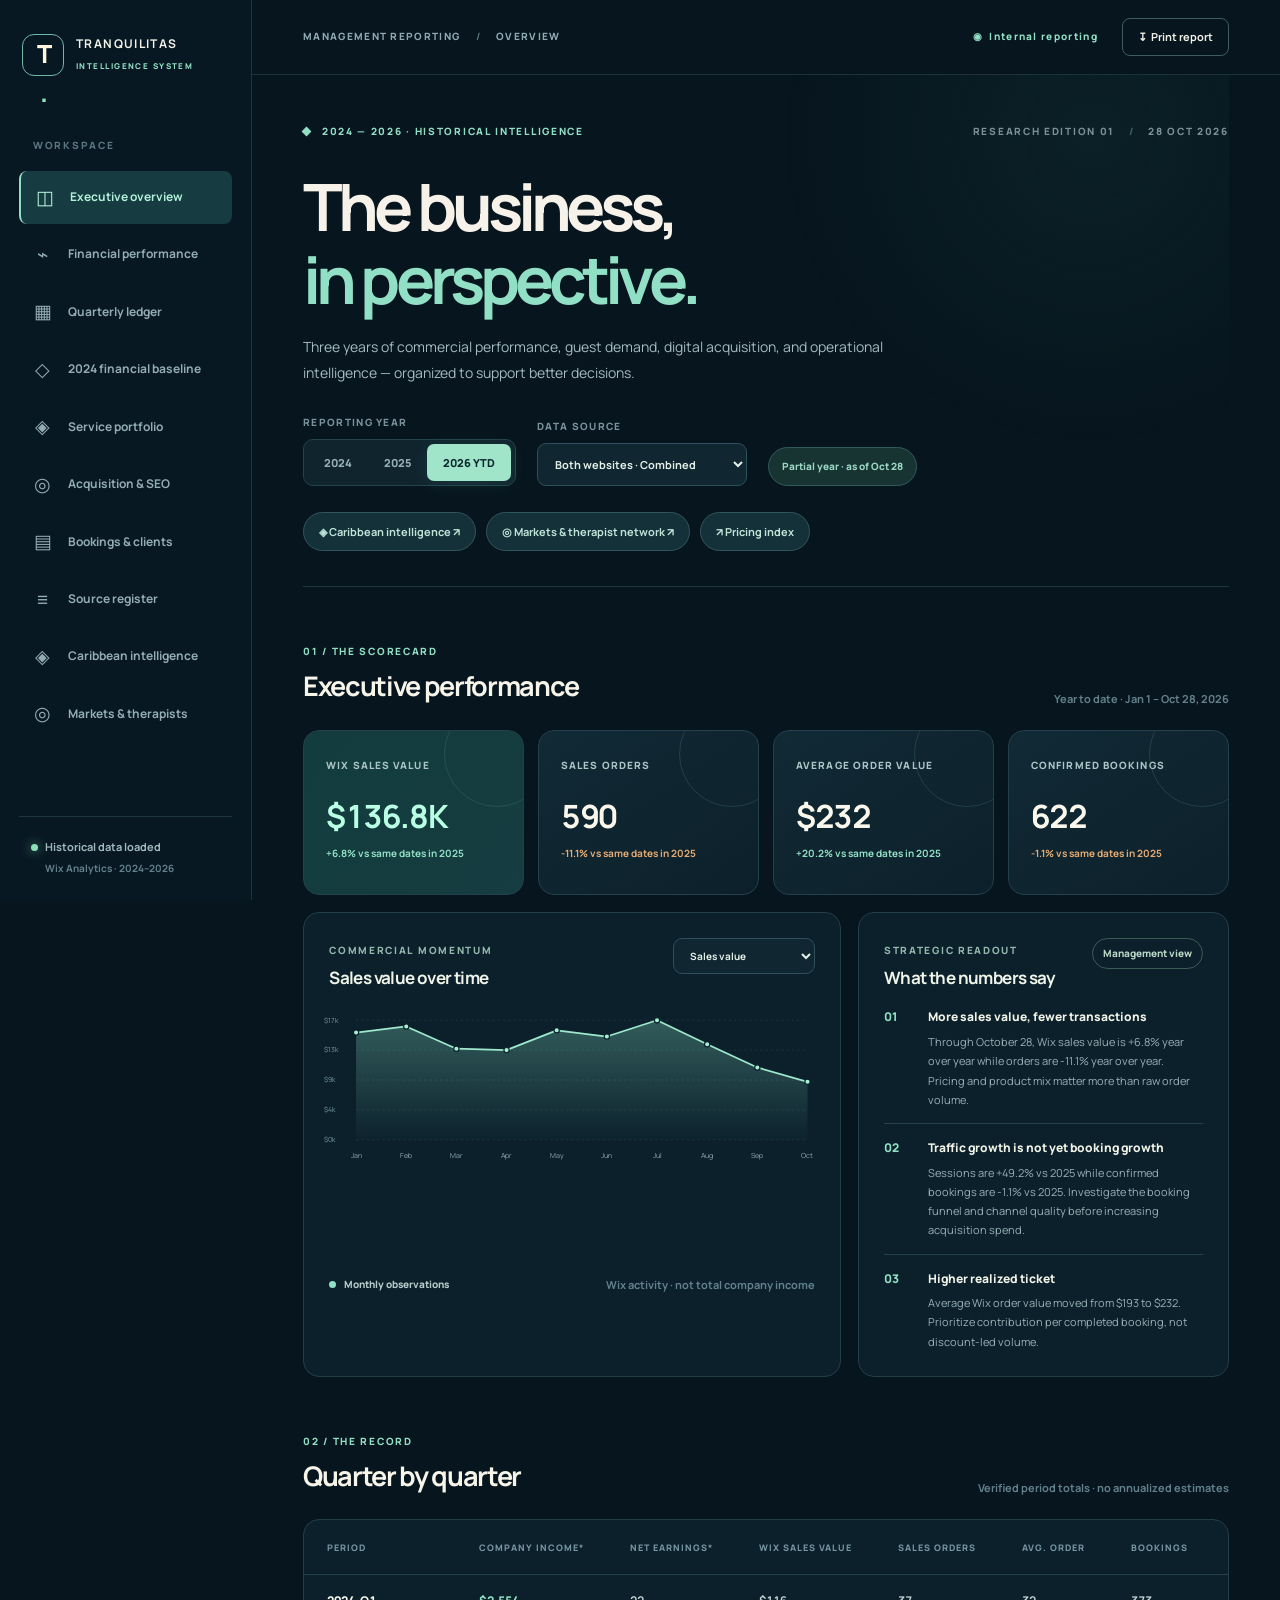
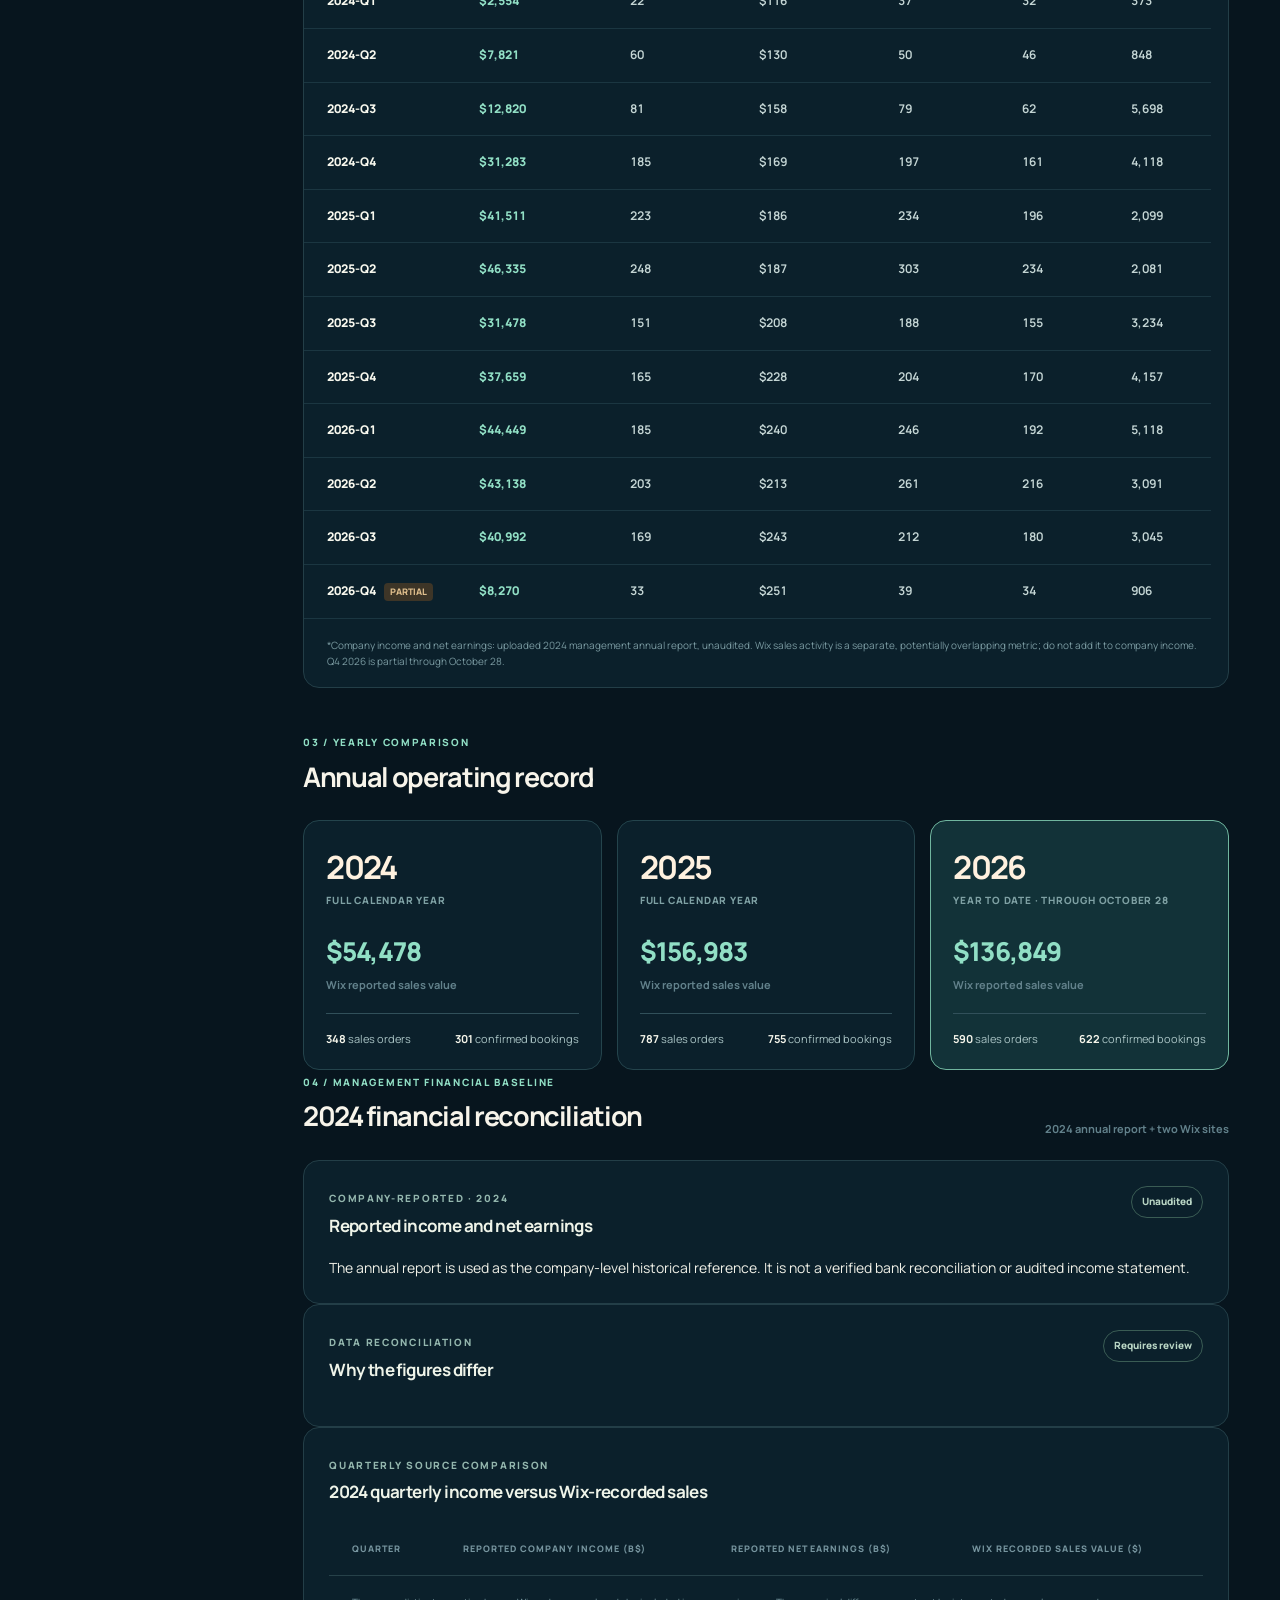
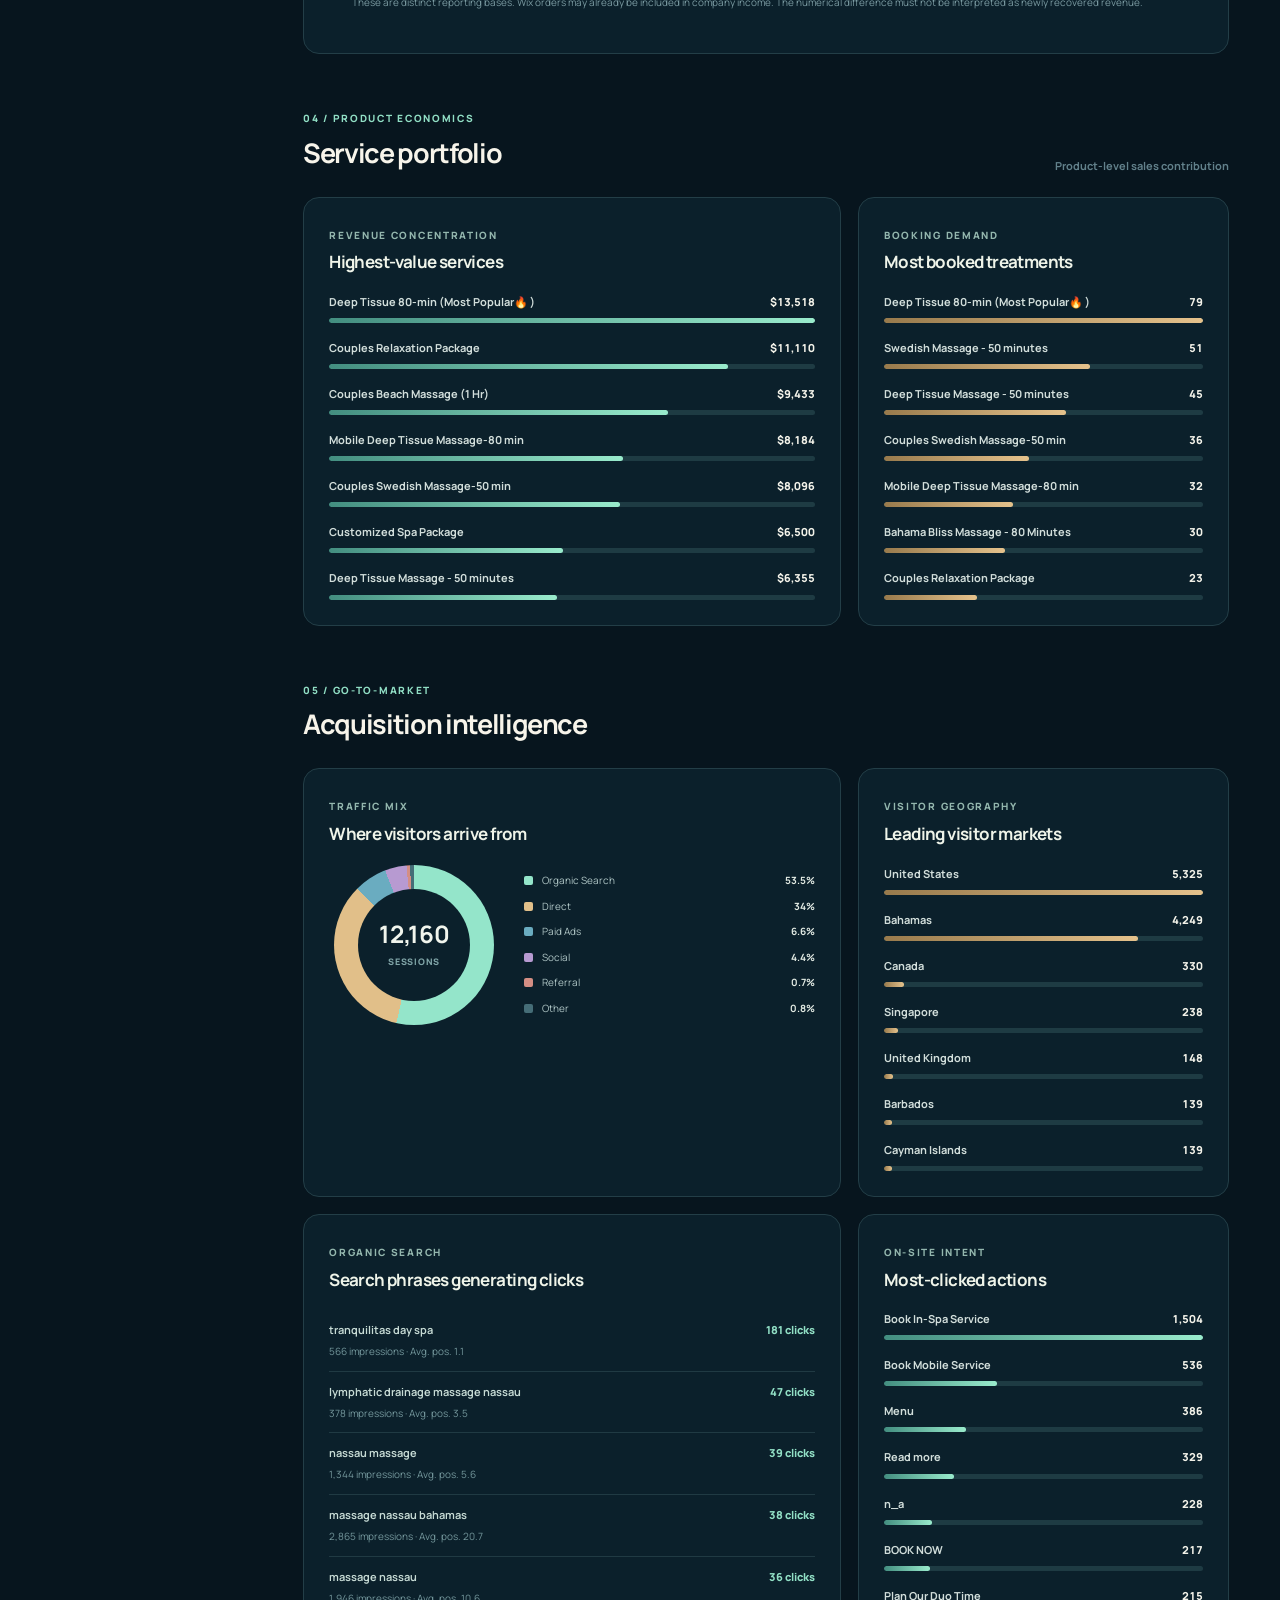
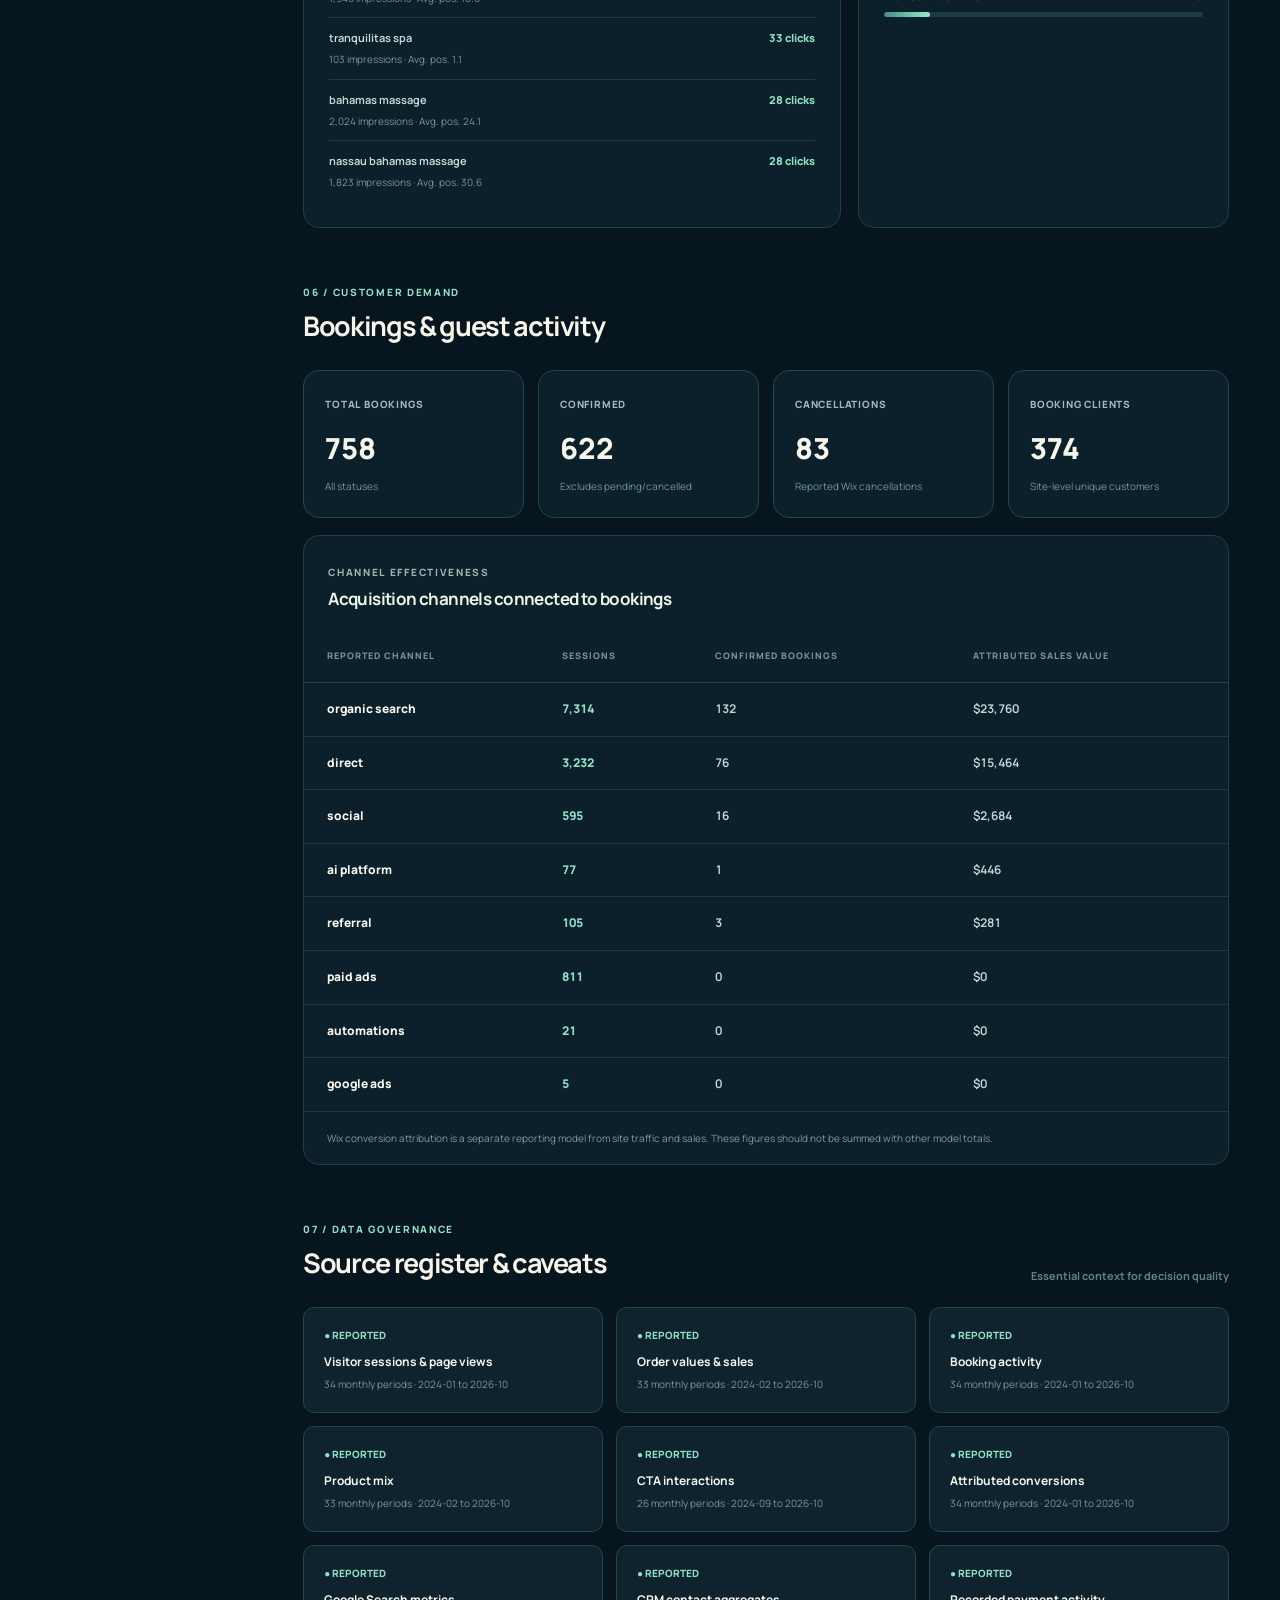
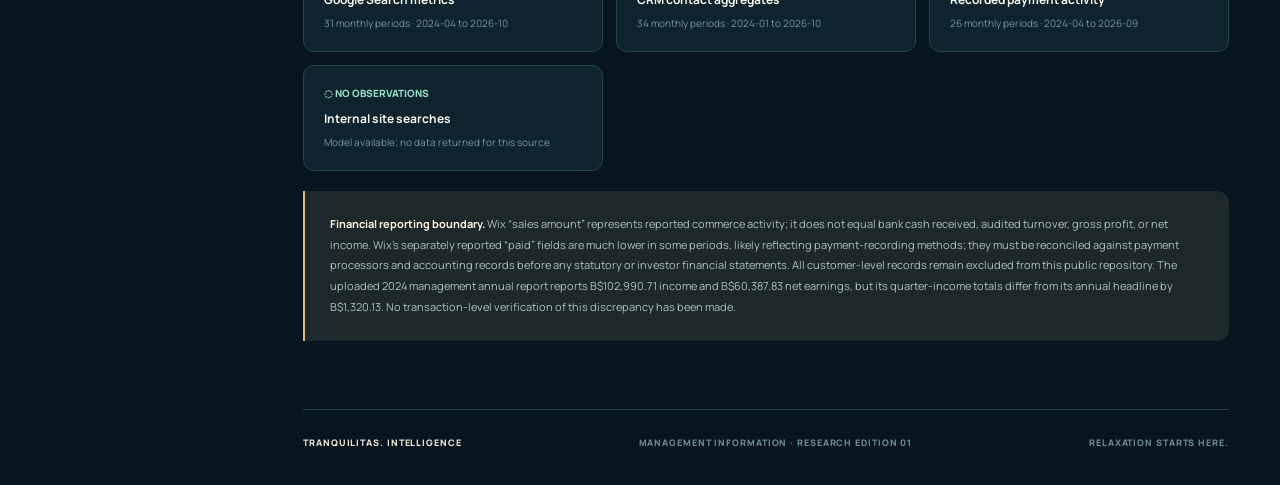
==== index.html @ 9c26475d "Add 2024 company-income reconciliation and separate PDF financials from Wix commerce activity" ====
<!doctype html>
<html lang="en">
<head>
<meta charset="UTF-8"><meta name="viewport" content="width=device-width,initial-scale=1">
<meta name="theme-color" content="#091720">
<meta name="robots" content="noindex,nofollow,noarchive">
<meta name="description" content="Tranquilitas Intelligence — historical management operating performance and quarterly reporting.">
<title>Tranquilitas Intelligence · Management Reporting</title>
<link rel="preconnect" href="https://fonts.googleapis.com">
<link rel="preconnect" href="https://fonts.gstatic.com" crossorigin>
<link href="https://fonts.googleapis.com/css2?family=DM+Sans:wght@400;500;600;700&family=Manrope:wght@400;500;600;700;800&display=swap" rel="stylesheet">
<link rel="stylesheet" href="assets/styles.css"><link rel="stylesheet" href="assets/region.css">
</head>
<body>
<div id="app" class="app">
 <aside class="sidebar">
  <a class="brand" href="#overview"><div class="brand-icon">T<span>.</span></div><div><strong>TRANQUILITAS</strong><small>INTELLIGENCE SYSTEM</small></div></a>
  <div class="sidebar-label">WORKSPACE</div>
  <nav class="side-nav" aria-label="Primary navigation">
   <a class="nav-link active" href="#overview"><span class="nav-icon">◫</span> Executive overview</a>
   <a class="nav-link" href="#performance"><span class="nav-icon">⌁</span> Financial performance</a>
   <a class="nav-link" href="#quarters"><span class="nav-icon">▦</span> Quarterly ledger</a>
   <a class="nav-link" href="#financial2024"><span class="nav-icon">◇</span> 2024 financial baseline</a>
   <a class="nav-link" href="#services"><span class="nav-icon">◈</span> Service portfolio</a>
   <a class="nav-link" href="#acquisition"><span class="nav-icon">◎</span> Acquisition & SEO</a>
   <a class="nav-link" href="#bookings"><span class="nav-icon">▤</span> Bookings & clients</a>
   <a class="nav-link" href="#methodology"><span class="nav-icon">≡</span> Source register</a>
   <a class="nav-link" href="caribbean.html"><span class="nav-icon">◈</span> Caribbean intelligence</a>
   <a class="nav-link" href="markets.html"><span class="nav-icon">◎</span> Markets & therapists</a>
  </nav>
  <div class="sidebar-bottom"><span class="status-dot"></span><span>Historical data loaded</span><small>Wix Analytics · 2024–2026</small></div>
 </aside>
 <main class="content">
  <div class="topbar"><div class="breadcrumb">MANAGEMENT REPORTING <span>/</span> OVERVIEW</div><div class="top-actions"><span class="private-label">◉ &nbsp;Internal reporting</span><button id="printButton" class="button-outline" type="button">↧ &nbsp;Print report</button></div></div>
  <div class="main-inner">
   <header class="hero" id="overview">
    <div class="hero-top"><span class="eyebrow"><span class="tiny-diamond"></span> 2024 — 2026 · HISTORICAL INTELLIGENCE</span><span class="vintage">RESEARCH EDITION 01 <span> / </span> 28 OCT 2026</span></div>
    <h1>The business,<br><em>in perspective.</em></h1>
    <p>Three years of commercial performance, guest demand, digital acquisition, and operational intelligence — organized to support better decisions.</p>
    <div class="filter-bar"><div class="filter-group"><span>REPORTING YEAR</span><div class="segmented" id="yearTabs"><button type="button" data-year="2024">2024</button><button type="button" data-year="2025">2025</button><button type="button" class="selected" data-year="2026">2026 YTD</button></div></div><div class="filter-group"><label for="siteSelect">DATA SOURCE</label><select id="siteSelect"><option value="combined">Both websites · Combined</option><option value="main">Current website only</option><option value="legacy">Legacy website only</option></select></div><span id="coveragePill" class="coverage-pill">Through 28 Oct 2026</span></div>
   <div class="region-subnav"><a href="caribbean.html">◈ Caribbean intelligence ↗</a><a href="markets.html">◎ Markets & therapist network ↗</a><a href="https://index.massagebahamas.com/" target="_blank" rel="noopener noreferrer">↗ Pricing index</a></div>
   </header>
   <div id="loading" class="loading"><div class="loading-spinner"></div>Loading historical Wix reporting snapshots…</div>
   <div id="dashboard" hidden>
    <section class="section" id="performance">
      <div class="section-head"><div><span class="section-index">01 / THE SCORECARD</span><h2>Executive performance</h2></div><span id="periodDescription" class="subtle">Year to date · 2026</span></div>
      <div class="kpi-grid" id="kpiGrid"></div>
      <div class="two-col chart-row">
       <article class="panel chart-panel"><div class="panel-head"><div><span class="panel-label">COMMERCIAL MOMENTUM</span><h3>Sales value over time</h3></div><select id="chartMetric" class="small-select"><option value="sales">Sales value</option><option value="bookings">Confirmed bookings</option><option value="traffic">Site sessions</option></select></div><div id="trendChart" class="trend-chart"></div><div class="chart-legend"><span><i class="legend-dot sea"></i>Monthly observations</span><span class="method-note">Wix activity · not total company income</span></div></article>
       <article class="panel"><div class="panel-head"><div><span class="panel-label">STRATEGIC READOUT</span><h3>What the numbers say</h3></div><span class="badge-outline">Management view</span></div><div id="insights" class="insights"></div></article>
      </div>
    </section>
    <section class="section" id="quarters">
      <div class="section-head"><div><span class="section-index">02 / THE RECORD</span><h2>Quarter by quarter</h2></div><span class="subtle">Verified period totals · no annualized estimates</span></div>
      <article class="panel table-panel"><div class="table-scroll"><table><thead><tr><th>Period</th><th>Company income*</th><th>Net earnings*</th><th>Wix sales value</th><th>Sales orders</th><th>Avg. order</th><th>Bookings</th><th>Confirmed</th><th>Sessions</th></tr></thead><tbody id="quarterTable"></tbody></table></div><div class="table-footnote">*Company income and net earnings: uploaded 2024 management annual report, unaudited. Wix sales activity is a separate, potentially overlapping metric; do not add it to company income. Q4 2026 is partial through October 28.</div></article>
      <div class="section-head annual-head"><div><span class="section-index">03 / YEARLY COMPARISON</span><h2>Annual operating record</h2></div></div>
      <div id="annualCards" class="annual-cards"></div>
      <div id="financial2024" class="financial-baseline">
        <div class="section-head"><div><span class="section-index">04 / MANAGEMENT FINANCIAL BASELINE</span><h2>2024 financial reconciliation</h2></div><span class="subtle">2024 annual report + two Wix sites</span></div>
        <div class="baseline-grid">
          <article class="panel baseline-income">
            <div class="panel-head"><div><span class="panel-label">COMPANY-REPORTED · 2024</span><h3>Reported income and net earnings</h3></div><span class="badge-outline">Unaudited</span></div>
            <div id="financial2024Summary" class="financial-summary"></div>
            <div class="baseline-note">The annual report is used as the company-level historical reference. It is not a verified bank reconciliation or audited income statement.</div>
          </article>
          <article class="panel">
            <div class="panel-head"><div><span class="panel-label">DATA RECONCILIATION</span><h3>Why the figures differ</h3></div><span class="badge-outline">Requires review</span></div>
            <div id="financial2024Reconciliation" class="financial-reconciliation"></div>
          </article>
        </div>
        <article class="panel baseline-quarter-panel">
          <div class="panel-head"><div><span class="panel-label">QUARTERLY SOURCE COMPARISON</span><h3>2024 quarterly income versus Wix-recorded sales</h3></div></div>
          <div class="table-scroll"><table><thead><tr><th>Quarter</th><th>Reported company income (B$)</th><th>Reported net earnings (B$)</th><th>Wix recorded sales value ($)</th></tr></thead><tbody id="financial2024Quarters"></tbody></table></div>
          <div class="table-footnote">These are distinct reporting bases. Wix orders may already be included in company income. The numerical difference must not be interpreted as newly recovered revenue.</div>
        </article>
      </div>
    </section>
    <section class="section" id="services">
      <div class="section-head"><div><span class="section-index">04 / PRODUCT ECONOMICS</span><h2>Service portfolio</h2></div><span class="subtle">Product-level sales contribution</span></div>
      <div class="two-col"><article class="panel"><div class="panel-head"><div><span class="panel-label">REVENUE CONCENTRATION</span><h3>Highest-value services</h3></div></div><div id="serviceBars" class="bar-list"></div></article><article class="panel"><div class="panel-head"><div><span class="panel-label">BOOKING DEMAND</span><h3>Most booked treatments</h3></div></div><div id="bookingServices" class="bar-list"></div></article></div>
    </section>
    <section class="section" id="acquisition">
      <div class="section-head"><div><span class="section-index">05 / GO-TO-MARKET</span><h2>Acquisition intelligence</h2></div></div>
      <div class="two-col"><article class="panel"><div class="panel-head"><div><span class="panel-label">TRAFFIC MIX</span><h3>Where visitors arrive from</h3></div></div><div id="channelMix" class="channel-mix"></div></article><article class="panel"><div class="panel-head"><div><span class="panel-label">VISITOR GEOGRAPHY</span><h3>Leading visitor markets</h3></div></div><div id="countries" class="bar-list"></div></article></div>
      <div class="two-col acquisition-bottom"><article class="panel"><div class="panel-head"><div><span class="panel-label">ORGANIC SEARCH</span><h3>Search phrases generating clicks</h3></div></div><div id="searchTerms" class="report-list"></div></article><article class="panel"><div class="panel-head"><div><span class="panel-label">ON-SITE INTENT</span><h3>Most-clicked actions</h3></div></div><div id="ctaClicks" class="bar-list"></div></article></div>
    </section>
    <section class="section" id="bookings">
     <div class="section-head"><div><span class="section-index">06 / CUSTOMER DEMAND</span><h2>Bookings & guest activity</h2></div></div>
     <div class="bookings-metrics" id="bookingMetrics"></div>
     <article class="panel conversion-panel"><div class="panel-head"><div><span class="panel-label">CHANNEL EFFECTIVENESS</span><h3>Acquisition channels connected to bookings</h3></div></div><div class="table-scroll"><table><thead><tr><th>Reported channel</th><th>Sessions</th><th>Confirmed bookings</th><th>Attributed sales value</th></tr></thead><tbody id="conversionTable"></tbody></table></div><div class="table-footnote">Wix conversion attribution is a separate reporting model from site traffic and sales. These figures should not be summed with other model totals.</div></article>
    </section>
    <section class="section" id="methodology">
      <div class="section-head"><div><span class="section-index">07 / DATA GOVERNANCE</span><h2>Source register & caveats</h2></div><span class="subtle">Essential context for decision quality</span></div>
      <div id="methodGrid" class="method-grid"></div>
      <article class="methodology-note"><strong>Financial reporting boundary.</strong> Wix “sales amount” represents reported commerce activity; it does not equal bank cash received, audited turnover, gross profit, or net income. Wix’s separately reported “paid” fields are much lower in some periods, likely reflecting payment-recording methods; they must be reconciled against payment processors and accounting records before any statutory or investor financial statements. All customer-level records remain excluded from this public repository. The uploaded 2024 management annual report reports B$102,990.71 income and B$60,387.83 net earnings, but its quarter-income totals differ from its annual headline by B$1,320.13. No transaction-level verification of this discrepancy has been made.</article>
    </section>
    <footer class="footer"><div class="brand-mini">TRANQUILITAS<span>.</span> INTELLIGENCE</div><div>MANAGEMENT INFORMATION · RESEARCH EDITION 01</div><div>RELAXATION STARTS HERE.</div></footer>
   </div>
  </div>
 </main>
</div>
<script src="assets/app.js" defer></script>
</body>
</html>
---- assets/styles.css ----
:root{--bg:#07151e;--sidebar:#081822;--panel:#0b202b;--panel-2:#102936;--panel-border:#1e3a44;--text:#f1f1e8;--muted:#8ea9b1;--muted2:#62818b;--mint:#91dfc5;--mint-dark:#3b947f;--gold:#e1b77e;--paper:#fff5de;--orange:#e6ab72;--danger:#d88f82;--radius:16px;--font:'Manrope','DM Sans',sans-serif}
*{box-sizing:border-box}html{scroll-behavior:smooth}body{margin:0;background:var(--bg);color:var(--text);font:14px/1.55 var(--font);-webkit-font-smoothing:antialiased}button,select{font:inherit}button{cursor:pointer}a{color:inherit;text-decoration:none}::selection{background:#397566;color:white}
.app{min-height:100vh;display:flex}.sidebar{width:252px;flex-shrink:0;background:var(--sidebar);border-right:1px solid #1a333e;min-height:100vh;position:sticky;top:0;height:100vh;display:flex;flex-direction:column;padding:34px 19px 24px}
.brand{display:flex;align-items:center;gap:12px;margin:0 3px 62px}.brand-icon{width:42px;height:42px;display:grid;place-items:center;border:1px solid #6fb7a6;border-radius:12px;color:var(--paper);font-size:25px;font-weight:800;letter-spacing:-2px}.brand-icon span{color:var(--mint)}.brand strong{display:block;letter-spacing:.115em;font-size:12px}.brand small{color:var(--mint);letter-spacing:.18em;font-size:8px;font-weight:800}.sidebar-label{padding:0 14px;color:#5a7680;letter-spacing:.17em;font-weight:800;font-size:10px;margin-bottom:17px}.side-nav{display:flex;flex-direction:column;gap:4px}.nav-link{padding:12px 13px;color:#94acb3;display:flex;gap:15px;align-items:center;border-radius:8px;font-size:12px;font-weight:700;transition:background .2s,color .2s}.nav-link:hover{background:#102835;color:#ecf6ef}.nav-link.active{background:#163b40;color:#b3f1da;border-left:2px solid var(--mint)}.nav-icon{font-size:19px;font-weight:400;width:21px;text-align:center}.sidebar-bottom{margin-top:auto;border-top:1px solid #1d3641;padding:21px 12px 0;color:#a0b9bd;font-size:11px;font-weight:700}.sidebar-bottom small{display:block;color:var(--muted2);font-size:10px;margin:5px 0 0 14px}.status-dot{width:7px;height:7px;border-radius:50%;background:#8ce0b8;display:inline-block;margin-right:7px;box-shadow:0 0 11px #5da88a}
.content{flex:1;min-width:0}.topbar{height:75px;border-bottom:1px solid #1b323b;display:flex;align-items:center;justify-content:space-between;padding:0 clamp(24px,4vw,64px);color:var(--muted);font-size:10px;font-weight:800;letter-spacing:.13em}.breadcrumb span{padding:0 12px;color:#52727b}.top-actions{display:flex;align-items:center;gap:24px}.private-label{color:var(--mint);font-size:10px}.button-outline{border:1px solid #3d5c63;background:transparent;color:var(--text);border-radius:8px;padding:9px 15px;font-size:11px;font-weight:700}.button-outline:hover{border-color:var(--mint)}.main-inner{max-width:1550px;margin:0 auto;padding:0 clamp(24px,4vw,64px)}.hero{padding:49px 0 35px;position:relative;background:radial-gradient(circle at 85% 12%,rgba(41,118,108,.12),transparent 34%);border-bottom:1px solid #1e3841}.hero-top{display:flex;align-items:center;justify-content:space-between;gap:18px}.eyebrow,.vintage,.section-index,.panel-label{font-size:10px;font-weight:800;letter-spacing:.17em;color:var(--mint)}.vintage{color:#7b9196}.vintage span{padding:0 10px;color:#3f646c}.tiny-diamond{width:7px;height:7px;display:inline-block;transform:rotate(45deg);background:var(--mint);margin-right:8px}.hero h1{font-size:clamp(40px,5.1vw,69px);line-height:1.13;font-weight:700;letter-spacing:-.075em;margin:30px 0 17px;color:#f7f2e9}.hero h1 em{font-style:normal;color:var(--mint)}.hero p{max-width:640px;color:#a5bbc0;font-size:14px;line-height:1.85;margin:0 0 29px}.filter-bar{display:flex;flex-wrap:wrap;align-items:flex-end;gap:21px}.filter-group{display:flex;flex-direction:column;gap:9px}.filter-group span:not(.coverage-pill),.filter-group label{color:#78939c;font-size:10px;font-weight:800;letter-spacing:.13em}.segmented{display:flex;align-items:center;border:1px solid #24434c;border-radius:10px;padding:4px;background:#10242e}.segmented button{background:transparent;color:#96b0b8;border:none;border-radius:7px;padding:10px 16px;font-size:11px;font-weight:800;transition:.18s}.segmented button:hover{color:white}.segmented button.selected{background:#a0e4ca;color:#0a292e;box-shadow:0 3px 18px #63e4b81a}.filter-group select,.small-select{background:#102630;color:#e3f0e7;border:1px solid #2d505a;border-radius:9px;padding:12px 34px 12px 13px;font-size:11px;font-weight:700;outline:none}.filter-group select:focus,.small-select:focus{border-color:var(--mint)}.coverage-pill{align-self:flex-end;padding:11px 13px;border:1px solid #315a5a;background:#173433;border-radius:99px;color:#9cd7c3;font-size:10px;font-weight:800}.loading{padding:70px 0;text-align:center;color:var(--muted);font-size:14px}.loading-spinner{border:3px solid #39535d;border-top-color:var(--mint);width:30px;height:30px;border-radius:50%;animation:spin 1s linear infinite;margin:auto auto 16px}@keyframes spin{to{transform:rotate(360deg)}}
.section{padding:52px 0 0;scroll-margin-top:80px}.section-head{display:flex;align-items:flex-end;justify-content:space-between;gap:15px;margin-bottom:23px}.section-head h2{font-size:27px;letter-spacing:-.05em;font-weight:700;margin:4px 0 0;color:#f7f4ea}.subtle,.method-note{color:var(--muted2);font-size:11px;font-weight:700}.kpi-grid{display:grid;grid-template-columns:repeat(4,minmax(0,1fr));gap:14px}.kpi{min-height:165px;border:1px solid #24404a;border-radius:var(--radius);background:linear-gradient(145deg,#112a35,#0c202b);padding:22px 22px 18px;position:relative;overflow:hidden}.kpi:after{content:'';position:absolute;right:-27px;top:-30px;width:104px;height:104px;border:1px solid #4b7c7950;border-radius:50%;pointer-events:none}.kpi.highlight{background:linear-gradient(130deg,#123c3d,#163d41)}.kpi .kpi-label{color:#acc5c7;font-size:10px;font-weight:800;letter-spacing:.11em;text-transform:uppercase}.kpi .kpi-value{font-size:clamp(23px,2.5vw,35px);line-height:1.15;font-weight:700;letter-spacing:-.045em;display:block;margin:23px 0 7px;font-variant-numeric:tabular-nums;color:#faf8ed}.kpi.highlight .kpi-value{color:#b9ffe3}.kpi .kpi-meta{font-size:10px;color:#83a4aa;font-weight:700}.kpi .kpi-meta.positive{color:var(--mint)}.kpi .kpi-meta.negative{color:var(--orange)}
.two-col{display:grid;grid-template-columns:minmax(0,1.45fr) minmax(0,1fr);gap:17px}.chart-row{margin-top:17px}.panel{background:var(--panel);border:1px solid #233e47;border-radius:var(--radius);padding:25px;min-width:0}.panel-head{display:flex;align-items:flex-start;justify-content:space-between;gap:15px;margin-bottom:19px}.panel-head h3{font-size:17px;line-height:1.4;letter-spacing:-.035em;margin:6px 0 0;font-weight:700;color:#eff4e9}.panel-label{color:#94b7ae}.small-select{padding:9px 12px;font-size:10px}.badge-outline{color:#b9d5c4;border:1px solid #3a5c54;border-radius:99px;padding:7px 10px;font-size:10px;font-weight:800;white-space:nowrap}.trend-chart{min-height:260px;margin:3px -5px 8px;overflow:hidden}.trend-chart svg{width:100%;max-height:280px;display:block;overflow:visible}.chart-legend{display:flex;align-items:center;justify-content:space-between;gap:10px;color:#b5cbc9;font-size:10px;font-weight:800}.legend-dot{display:inline-block;border-radius:50%;width:7px;height:7px;margin-right:8px}.legend-dot.sea{background:var(--mint)}.insights{display:flex;flex-direction:column;gap:14px}.insight{display:grid;grid-template-columns:32px 1fr;gap:12px;border-top:1px solid #25424a;padding-top:15px}.insight:first-child{border-top:none;padding-top:0}.insight-number{color:var(--mint);font-size:12px;font-weight:800}.insight-title{font-size:12px;color:#f1f2e6;font-weight:800;margin:0 0 5px}.insight p{font-size:11px;color:#98b1b5;line-height:1.75;margin:0}
.table-panel{padding:2px 0 0}.table-scroll{overflow-x:auto}table{border-collapse:collapse;width:100%;white-space:nowrap;text-align:left}th{color:#77959f;text-transform:uppercase;letter-spacing:.11em;font-size:9px;font-weight:800;padding:19px 23px;border-bottom:1px solid #264149}td{font-weight:650;font-size:12px;color:#c5d6d5;padding:17px 23px;border-bottom:1px solid #1b3641;font-variant-numeric:tabular-nums}td:first-child{font-weight:800;color:#f8f8ee}td:nth-child(2){color:var(--mint);font-weight:800}.table-footnote{font-size:10px;color:#7a9aa1;padding:18px 23px;line-height:1.6}.q-partial{display:inline-block;background:#3d3527;color:#e1c08e;font-size:9px;border-radius:4px;padding:2px 6px;margin-left:8px}.annual-head{margin-top:42px}.annual-cards{display:grid;grid-template-columns:repeat(3,minmax(0,1fr));gap:15px}.annual-card{background:var(--panel);border:1px solid #24444c;border-radius:var(--radius);padding:22px;position:relative}.annual-card.active{border-color:#70b69f;background:#123238}.annual-card .year{font-size:32px;font-weight:700;letter-spacing:-.05em;color:#fff1df}.annual-card .year-caption{color:#7fa1a4;font-size:10px;font-weight:800;letter-spacing:.08em}.annual-card .year-sales{font-size:26px;color:var(--mint);font-weight:800;letter-spacing:-.035em;margin:22px 0 2px}.annual-card .year-foot{display:flex;justify-content:space-between;margin-top:18px;padding-top:16px;border-top:1px solid #31505a;font-size:11px;color:#aac4c5}.annual-card strong{color:#f5f5ea}
.bar-list{display:flex;flex-direction:column;gap:16px}.bar-item{display:grid;grid-template-columns:1fr auto;gap:8px 10px;align-items:center}.bar-name{color:#d2dedb;font-size:11px;font-weight:700;overflow:hidden;text-overflow:ellipsis;white-space:nowrap;min-width:0}.bar-value{font-size:11px;color:#f3f2e9;font-weight:800;font-variant-numeric:tabular-nums}.bar-track{grid-column:1/-1;height:5px;background:#1e3b43;border-radius:6px;overflow:hidden}.bar-fill{background:linear-gradient(90deg,#438e80,#99ebcc);height:100%;border-radius:6px}.bar-fill.gold{background:linear-gradient(90deg,#987a4c,#e5c28c)}.empty{color:#7d9ba2;padding:28px 0;font-size:12px}.channel-mix{display:grid;grid-template-columns:170px 1fr;gap:25px;align-items:center}.donut{width:160px;height:160px;border-radius:50%;display:grid;place-items:center;position:relative;margin:auto}.donut:after{content:'';width:112px;height:112px;border-radius:50%;background:var(--panel);position:absolute}.donut-inner{z-index:2;text-align:center}.donut-inner strong{display:block;color:#f1f5ed;font-size:24px;line-height:1.3}.donut-inner small{color:#80a5a8;text-transform:uppercase;font-size:9px;letter-spacing:.08em;font-weight:800}.channel-legend{display:flex;flex-direction:column;gap:10px}.channel-line{display:flex;gap:9px;align-items:center;font-size:10px;color:#afc5c5}.channel-line .swatch{width:9px;height:9px;border-radius:2px;flex-shrink:0}.channel-line .channel-name{flex:1;text-transform:capitalize}.channel-line strong{color:#e2eae3}.acquisition-bottom{margin-top:17px}.report-list{display:flex;flex-direction:column}.report-item{display:grid;grid-template-columns:1fr auto;gap:6px;padding:11px 0;border-bottom:1px solid #203a43}.report-item:last-child{border-bottom:none}.report-item .name{font-size:11px;color:#c7dbd5;font-weight:650;overflow:hidden;text-overflow:ellipsis;white-space:nowrap}.report-item .value{font-weight:800;color:var(--mint);font-size:11px}.report-item .caption{font-size:10px;color:#74979c}.bookings-metrics{display:grid;grid-template-columns:repeat(4,1fr);gap:14px;margin-bottom:17px}.booking-tile{background:var(--panel);border:1px solid #24444c;border-radius:var(--radius);padding:21px}.booking-tile .name{font-size:10px;color:#9cbab9;text-transform:uppercase;font-weight:800;letter-spacing:.08em}.booking-tile .value{display:block;font-size:29px;color:#f6f5e9;font-weight:800;margin:12px 0 3px}.booking-tile .small{font-size:10px;color:#70979b}.conversion-panel{padding:24px 0 0}.conversion-panel .panel-head{padding:0 24px}
.method-grid{display:grid;grid-template-columns:repeat(3,minmax(0,1fr));gap:13px}.method-card{border:1px solid #25454a;background:#0e232e;border-radius:11px;padding:20px}.method-card strong{display:block;font-size:12px;color:#f5f7ed;margin-bottom:5px}.method-card small{display:block;font-size:10px;color:#78979c;line-height:1.6}.method-card .status{color:var(--mint);font-size:10px;font-weight:800;display:block;margin-bottom:9px}.methodology-note{margin-top:20px;padding:23px 25px;border-left:2px solid var(--gold);background:#1d282b;border-radius:0 12px 12px 0;color:#afc1bc;font-size:11px;line-height:1.9}.methodology-note strong{color:var(--paper)}.footer{margin:68px 0 0;padding:26px 0 35px;border-top:1px solid #28424b;display:flex;justify-content:space-between;gap:18px;flex-wrap:wrap;color:#6b8c93;letter-spacing:.1em;font-size:9px;font-weight:800}.brand-mini{color:#f0eada}.brand-mini span{color:var(--mint)}
@media(max-width:1200px){.sidebar{width:212px}.main-inner{padding:0 28px}.topbar{padding:0 28px}.kpi-grid{grid-template-columns:repeat(2,minmax(0,1fr))}.channel-mix{grid-template-columns:130px 1fr}.donut{height:126px;width:126px}.donut:after{width:88px;height:88px}}
@media(max-width:850px){.app{display:block}.sidebar{height:auto;min-height:0;position:relative;width:100%;padding:16px 20px;border-bottom:1px solid #24434b}.brand{margin:0}.sidebar-label,.side-nav,.sidebar-bottom{display:none}.topbar{height:55px}.private-label{display:none}.hero{padding-top:38px}.two-col{grid-template-columns:1fr}.annual-cards{grid-template-columns:1fr}.method-grid{grid-template-columns:repeat(2,1fr)}}@media(max-width:540px){.main-inner{padding:0 17px}.topbar{padding:0 17px}.hero-top{align-items:flex-start;flex-direction:column;gap:7px}.vintage{font-size:9px}.filter-bar{gap:13px}.filter-group{width:100%}.segmented button{flex:1}.filter-group select{width:100%}.coverage-pill{align-self:flex-start}.kpi-grid{grid-template-columns:1fr 1fr;gap:9px}.kpi{padding:16px;min-height:136px}.kpi .kpi-value{font-size:22px;margin-top:21px}.kpi .kpi-label{font-size:8px}.panel{padding:18px}.section{padding-top:38px}.section-head h2{font-size:23px}.section-head{align-items:flex-start;flex-direction:column}.bookings-metrics{grid-template-columns:1fr 1fr;gap:9px}.booking-tile{padding:17px}.booking-tile .value{font-size:24px}.method-grid{grid-template-columns:1fr}.channel-mix{grid-template-columns:120px 1fr;gap:9px}.donut{height:110px;width:110px}.donut:after{width:77px;height:77px}.donut-inner strong{font-size:17px}.chart-legend .method-note{display:none}td,th{padding:13px 14px}.table-panel,.conversion-panel{padding-left:0;padding-right:0}}
@media print{body{background:white;color:#12202a}.sidebar,.topbar,.filter-bar,.button-outline,.loading{display:none!important}.content{width:100%}.main-inner{padding:0 20px}.hero{padding-top:20px}.hero h1{color:#092020}.hero p,.section-head h2,.panel h3,.annual-card .year{color:#152b30}.panel,.kpi,.annual-card,.booking-tile,.method-card{background:#f5faf9!important;color:#12323c;break-inside:avoid;border-color:#d9e3dd}.kpi .kpi-value,.booking-tile .value,.annual-card .year-sales{color:#084636}.section{padding-top:28px}.two-col{break-inside:avoid}.footer{color:#333}table td,table th{color:#173b43}.methodology-note{color:#304a46}}
---- assets/region.css ----
.region-subnav{display:flex;flex-wrap:wrap;gap:10px;margin-top:26px}.region-subnav a{background:#143038;border:1px solid #31565b;color:#bfe4d8;border-radius:100px;padding:10px 15px;font-size:11px;font-weight:700;transition:all .15s}.region-subnav a:hover{background:#22514e;color:white}.region-warning{background:#1f3030;border:1px solid #5a5d47;border-left:3px solid #ddb779;padding:16px 21px;border-radius:10px;font-size:12px;color:#b8cbc1;margin-top:17px;line-height:1.75}.region-warning strong{color:#e8d5ae}.micro-note{color:#81a2a8;font-size:11px;line-height:1.7;margin-top:18px}.micro-note a,.table-panel a,.region-link{color:#97e0c3;font-weight:800}.table-panel a:hover,.region-link:hover{text-decoration:underline}.pricing-filter{display:flex;justify-content:space-between;gap:20px;align-items:center;margin-bottom:16px;background:#132c35;border:1px solid #31515b;border-radius:14px;padding:20px 24px}.pricing-filter strong{display:block;font-size:14px;color:#f1ede2}.pricing-filter small{display:block;font-size:11px;color:#8caeb0;margin-top:3px}.pricing-filter .filter-bar{align-items:center}.pricing-filter .filter-group select{width:150px}.pricing-eur{background:#2b2a2a;border:1px solid #605144;border-radius:9px;padding:12px;color:#d0b99b;font-size:11px;margin-top:20px}.pricing-eur strong{display:block;margin-bottom:7px}.index-summary{display:grid;grid-template-columns:repeat(2,minmax(0,1fr));gap:10px}.index-feature{border:1px solid #2b4951;border-radius:12px;background:#112c34;padding:24px 15px}.index-feature b{display:block;color:#a6eccd;font-size:34px;line-height:1.3;letter-spacing:-.06em}.index-feature span{font-size:10px;color:#9db8ba}.market-filters{display:flex;gap:10px}.market-filters input,.market-filters select,.form-grid input,.form-grid select,.form-grid textarea{background:#102934;border:1px solid #335560;border-radius:9px;color:#f1f5ea;font:inherit;font-size:11px;padding:12px;outline:none}.market-filters input{min-width:240px}.market-filters :focus,.form-grid :focus{border-color:#a6e7cb}.market-cards{display:grid;grid-template-columns:repeat(4,minmax(0,1fr));gap:13px}.market-card{border:1px solid #29464e;background:linear-gradient(135deg,#102833,#0b202b);color:#e6f0e8;border-radius:13px;padding:19px;text-align:left;display:flex;flex-direction:column;min-height:189px;transition:all .2s}.market-card:hover,.market-card.selected{border-color:#98d7ba;background:#14383c;transform:translateY(-2px)}.market-top{display:flex;justify-content:space-between;align-items:flex-start;gap:7px}.market-abbrev{width:38px;height:38px;border-radius:10px;background:#274b4d;border:1px solid #4b7774;display:grid;place-items:center;color:#d0f4e2;font-size:12px;font-weight:800;letter-spacing:.04em}.market-status{font-size:8px;font-weight:800;color:#9ce2c2;background:#1b4443;padding:5px 7px;border-radius:10px;white-space:nowrap}.market-status.coming_soon{color:#d8c09d;background:#433b2e}.market-card strong{font-size:15px;margin-top:15px;letter-spacing:-.02em}.market-card small{color:#8faeb1;font-size:10px;margin-top:4px}.market-card-foot{border-top:1px solid #2a4b53;margin-top:auto;padding-top:12px;color:#aee6d0;font-weight:800;font-size:10px;display:flex;justify-content:space-between}.detail-stat-grid{display:grid;grid-template-columns:repeat(2,minmax(0,1fr));gap:12px;margin-bottom:23px}.detail-stat{background:#122d37;border-radius:9px;border:1px solid #2a4a52;padding:15px}.detail-stat span{display:block;color:#8cabae;font-size:10px}.detail-stat strong{display:block;color:#e5efe8;font-size:14px;margin-top:7px;text-transform:capitalize}.detail-price-grid{display:grid;grid-template-columns:1fr 1fr;gap:1px;background:#28454d;border-radius:10px;overflow:hidden}.detail-price-grid>div{background:#102b34;padding:12px;display:flex;align-items:center;justify-content:space-between;gap:6px}.detail-price-grid span{color:#a2bcc0;font-size:10px;text-transform:capitalize}.detail-price-grid b{font-size:11px;color:#e1f8e7}.site-preview{border:1px solid #38505a;background:#eff4f3;border-radius:10px;overflow:hidden;min-height:340px}.site-preview iframe{display:block;width:100%;height:340px;border:0}.directory-toolbar{display:flex;justify-content:space-between;align-items:flex-start;margin:24px 0 18px}.directory-toolbar h3{font-size:19px;margin:0}.directory-toolbar .micro-note{margin:3px 0 0}.therapist-list{display:grid;grid-template-columns:repeat(2,1fr);gap:12px}.therapist-card{border:1px solid #35515b;background:#112a35;padding:20px;border-radius:12px;display:flex;justify-content:space-between;gap:12px}.therapist-card strong{display:block;font-size:14px;color:#eff2e8}.therapist-card span,.therapist-card small{display:block;font-size:11px;color:#9bb8bb;margin-top:4px}.therapist-card p{font-size:11px;color:#819da3;max-width:330px}.therapist-controls{display:flex;gap:5px;align-self:flex-start}.therapist-controls button,.close-form{border:1px solid #385760;background:none;color:#aee0c9;padding:7px 9px;border-radius:7px;font-size:10px;font-weight:700}.therapist-controls button:hover{color:white;border-color:#aee0c9}.contact-empty{border:1px dashed #395761;padding:30px;border-radius:13px;color:#b8d4cc;grid-column:1/-1}.contact-empty strong{font-size:13px}.contact-empty p{color:#859fa6;font-size:11px}.form-panel{border:1px solid #578d7a;background:#102b33;margin-top:18px;border-radius:16px;padding:24px}.form-head{display:flex;align-items:center;justify-content:space-between;margin-bottom:20px}.form-head h3{font-size:18px;margin:0}.close-form{font-size:22px;line-height:1}.form-grid{display:grid;grid-template-columns:repeat(2,1fr);gap:16px}.form-grid label{display:flex;flex-direction:column;gap:9px;color:#acc7c5;font-size:11px;font-weight:700}.form-grid label.wide{grid-column:1/-1}.form-grid textarea{resize:vertical}.form-controls{display:flex;align-items:center;gap:15px;margin-top:24px}.save-button{border:0;background:#9ee0c5;color:#143538;border-radius:9px;padding:12px 20px;font-weight:800;font-size:11px}.save-button:hover{background:#c1f9df}@media(max-width:1270px){.market-cards{grid-template-columns:repeat(3,1fr)}}@media(max-width:750px){.market-cards{grid-template-columns:repeat(2,1fr)}.market-filters{flex-direction:column;width:100%}.market-filters input{min-width:0}.pricing-filter{flex-direction:column;align-items:stretch}.pricing-filter .filter-bar{justify-content:space-between}.therapist-list{grid-template-columns:1fr}}@media(max-width:540px){.market-cards{grid-template-columns:1fr 1fr;gap:8px}.market-card{padding:12px;min-height:173px}.market-card strong{font-size:12px}.market-status{font-size:7px}.market-abbrev{width:29px;height:29px}.detail-stat-grid{grid-template-columns:1fr 1fr}.detail-price-grid{grid-template-columns:1fr}.form-grid{grid-template-columns:1fr}.form-grid label.wide{grid-column:1}.directory-toolbar{gap:12px;flex-wrap:wrap}.region-subnav a{font-size:10px}}@media print{.region-warning{color:#374b44}.site-preview{display:none}.form-panel,.form-controls,.market-filters,.region-subnav{display:none}.market-card{break-inside:avoid}.market-card strong{color:#19352c}}
.pricing-signals{display:grid;grid-template-columns:repeat(4,minmax(0,1fr));gap:12px;margin:12px 0 17px}.signal{padding:15px;border:1px solid #32545a;background:#122f36;border-radius:10px}.signal span{display:block;color:#92afb1;font-size:10px;font-weight:800;letter-spacing:.03em}.signal strong{display:block;color:#b3efd2;font-size:17px;margin-top:8px}@media(max-width:950px){.pricing-signals{grid-template-columns:repeat(2,1fr)}}@media(max-width:530px){.signal strong{font-size:14px}}.market-status.website_only{color:#a9bdc5;background:#2f4550}
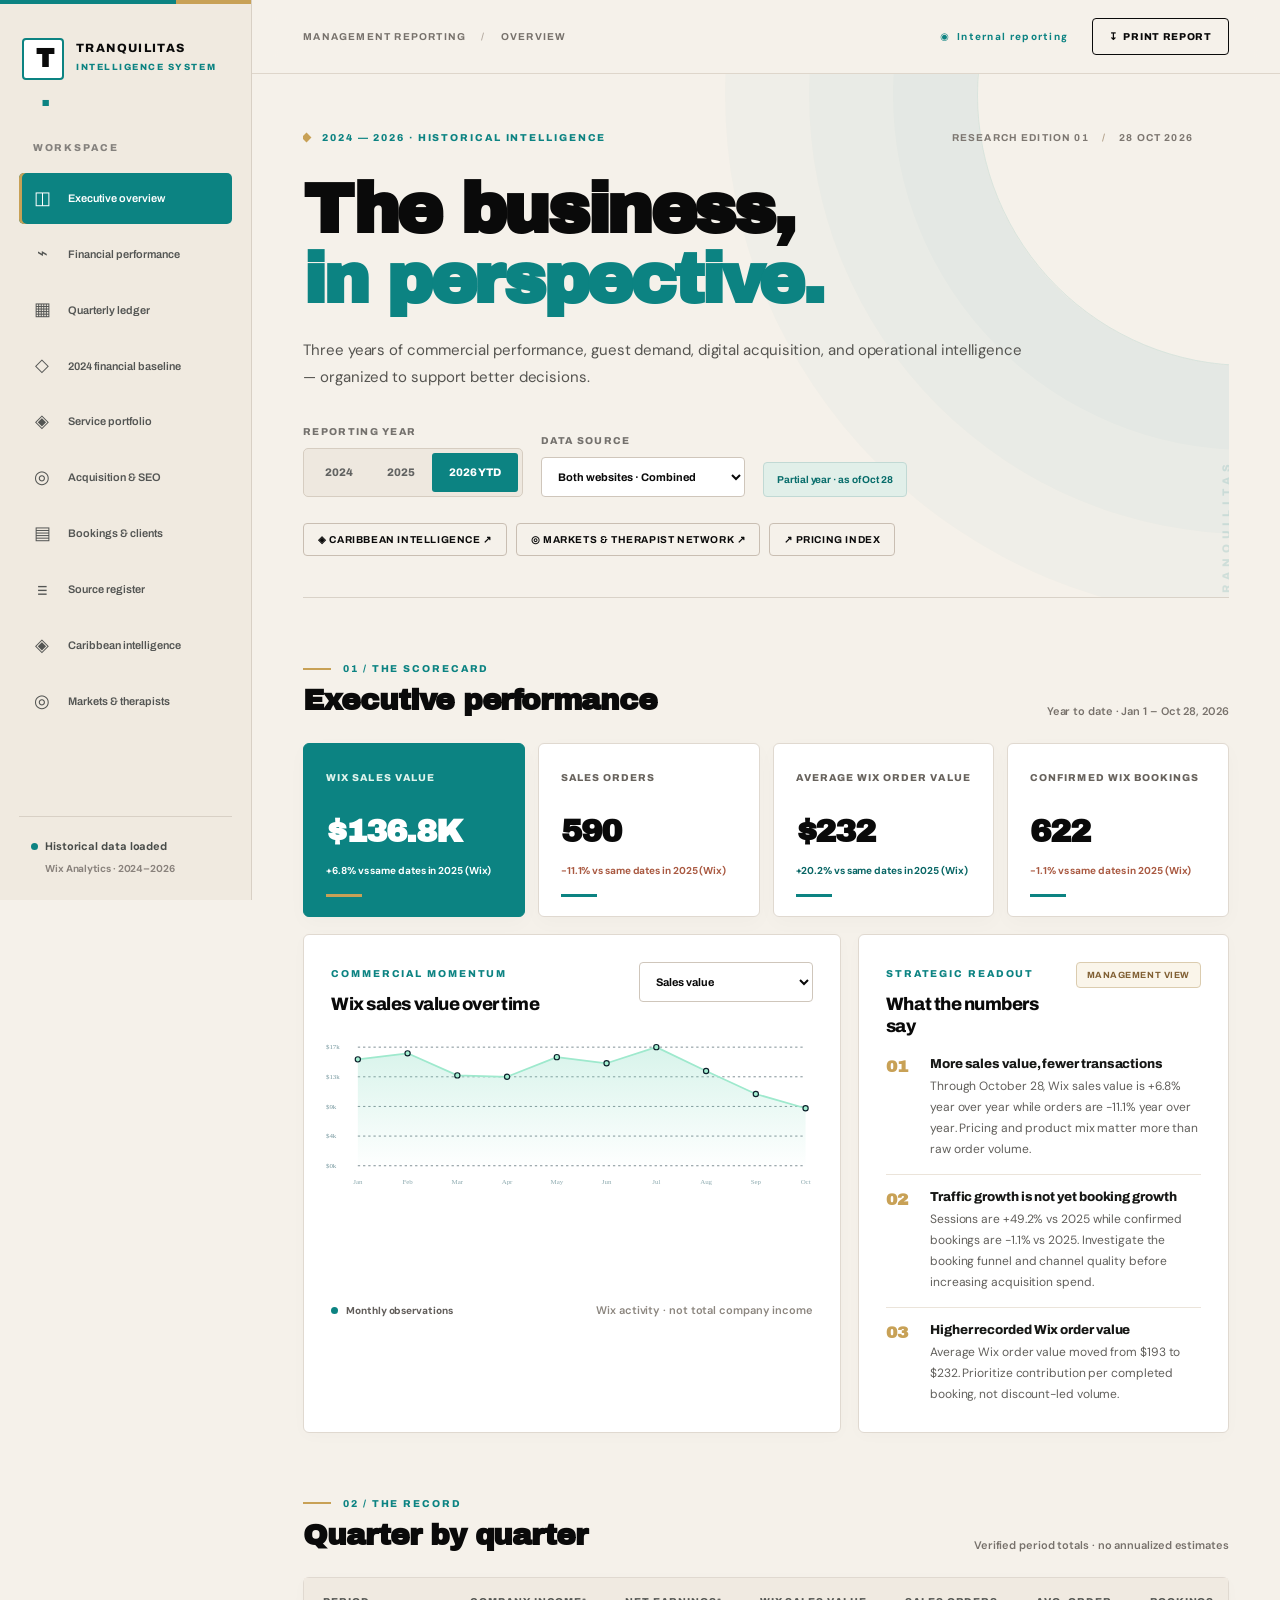
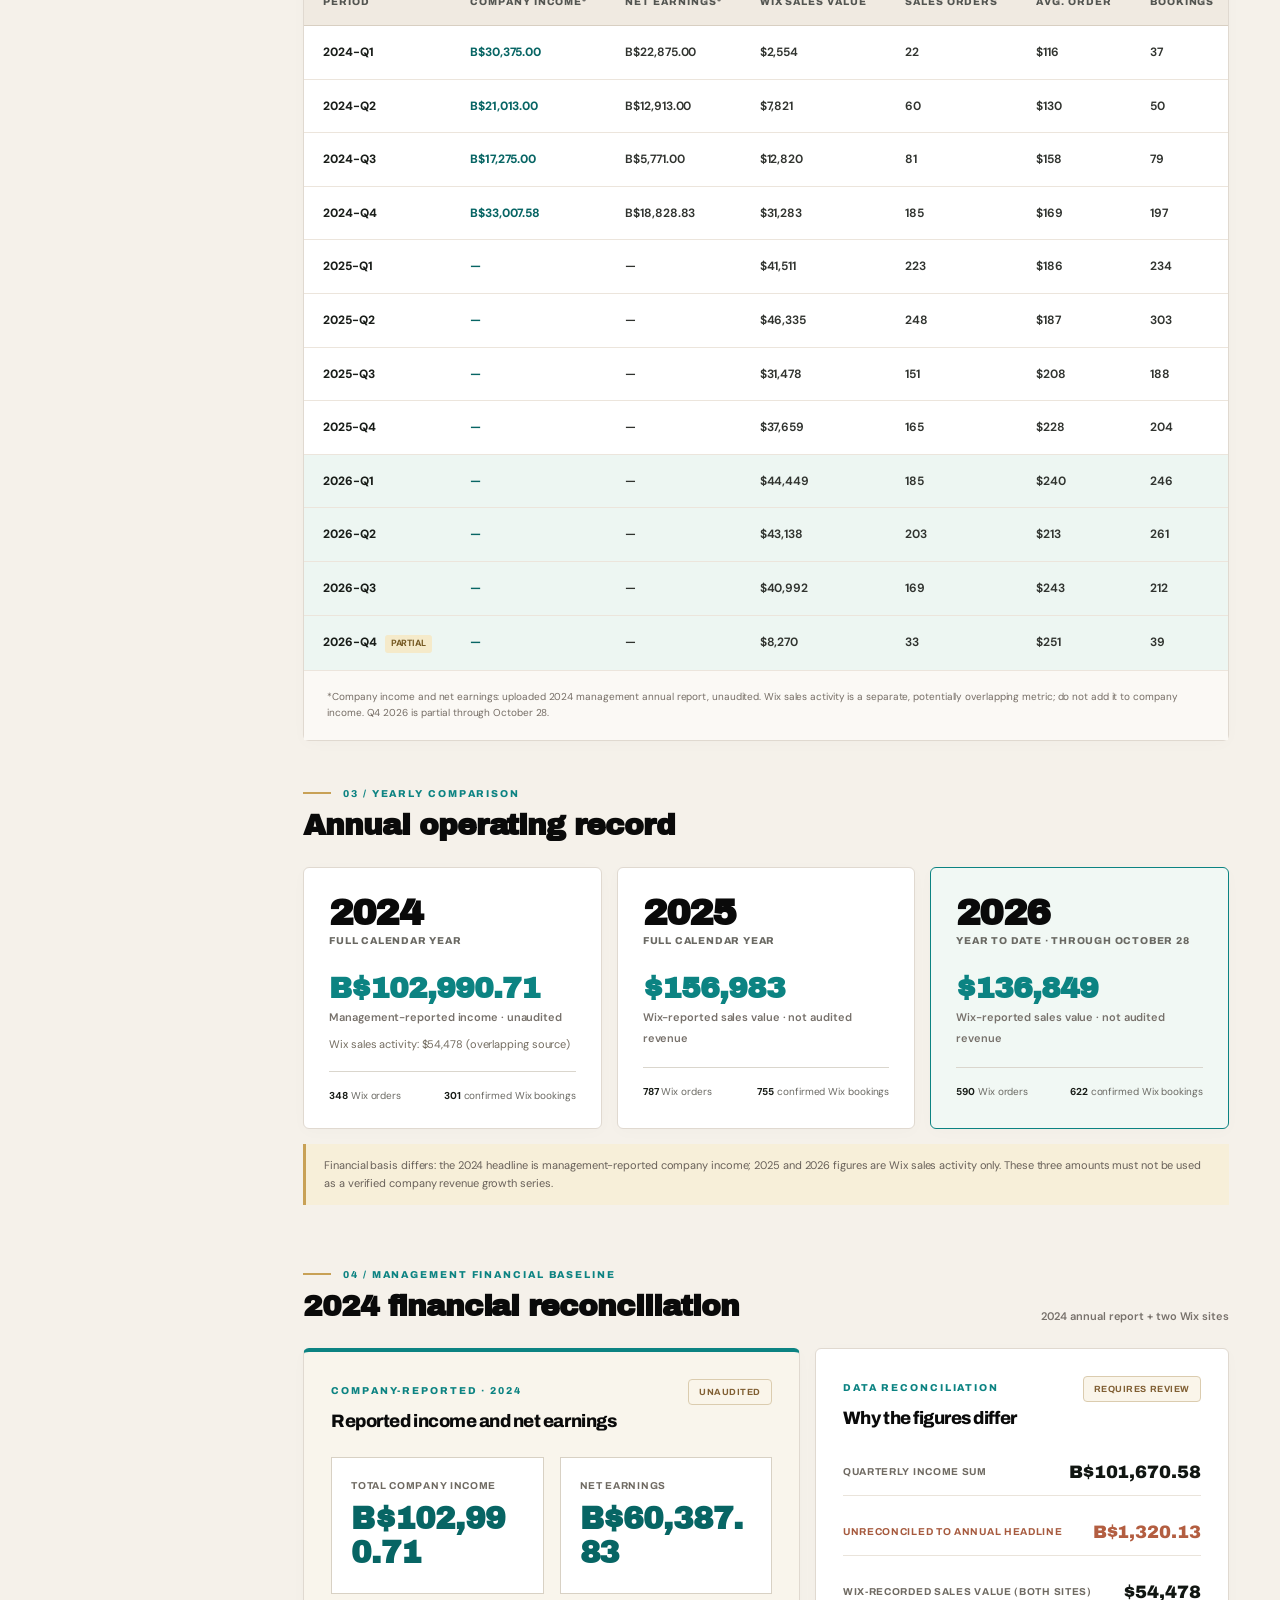
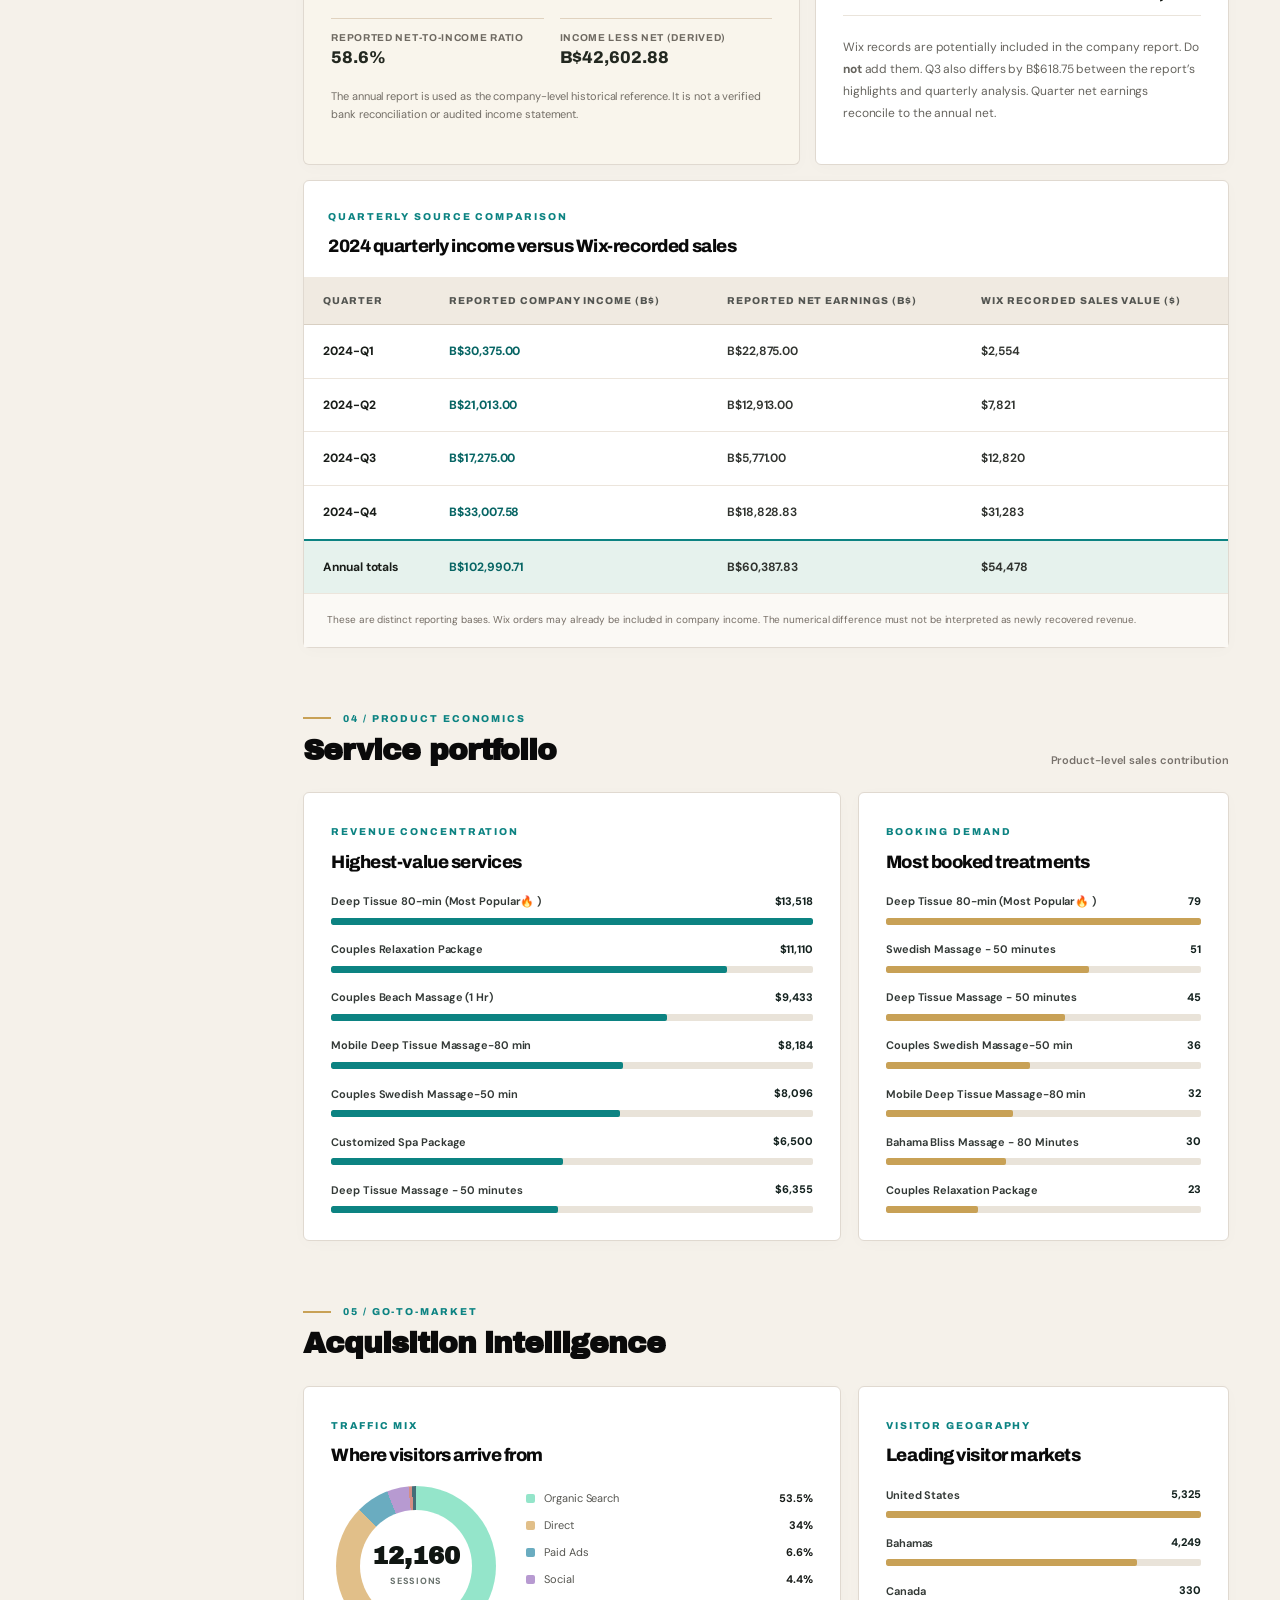
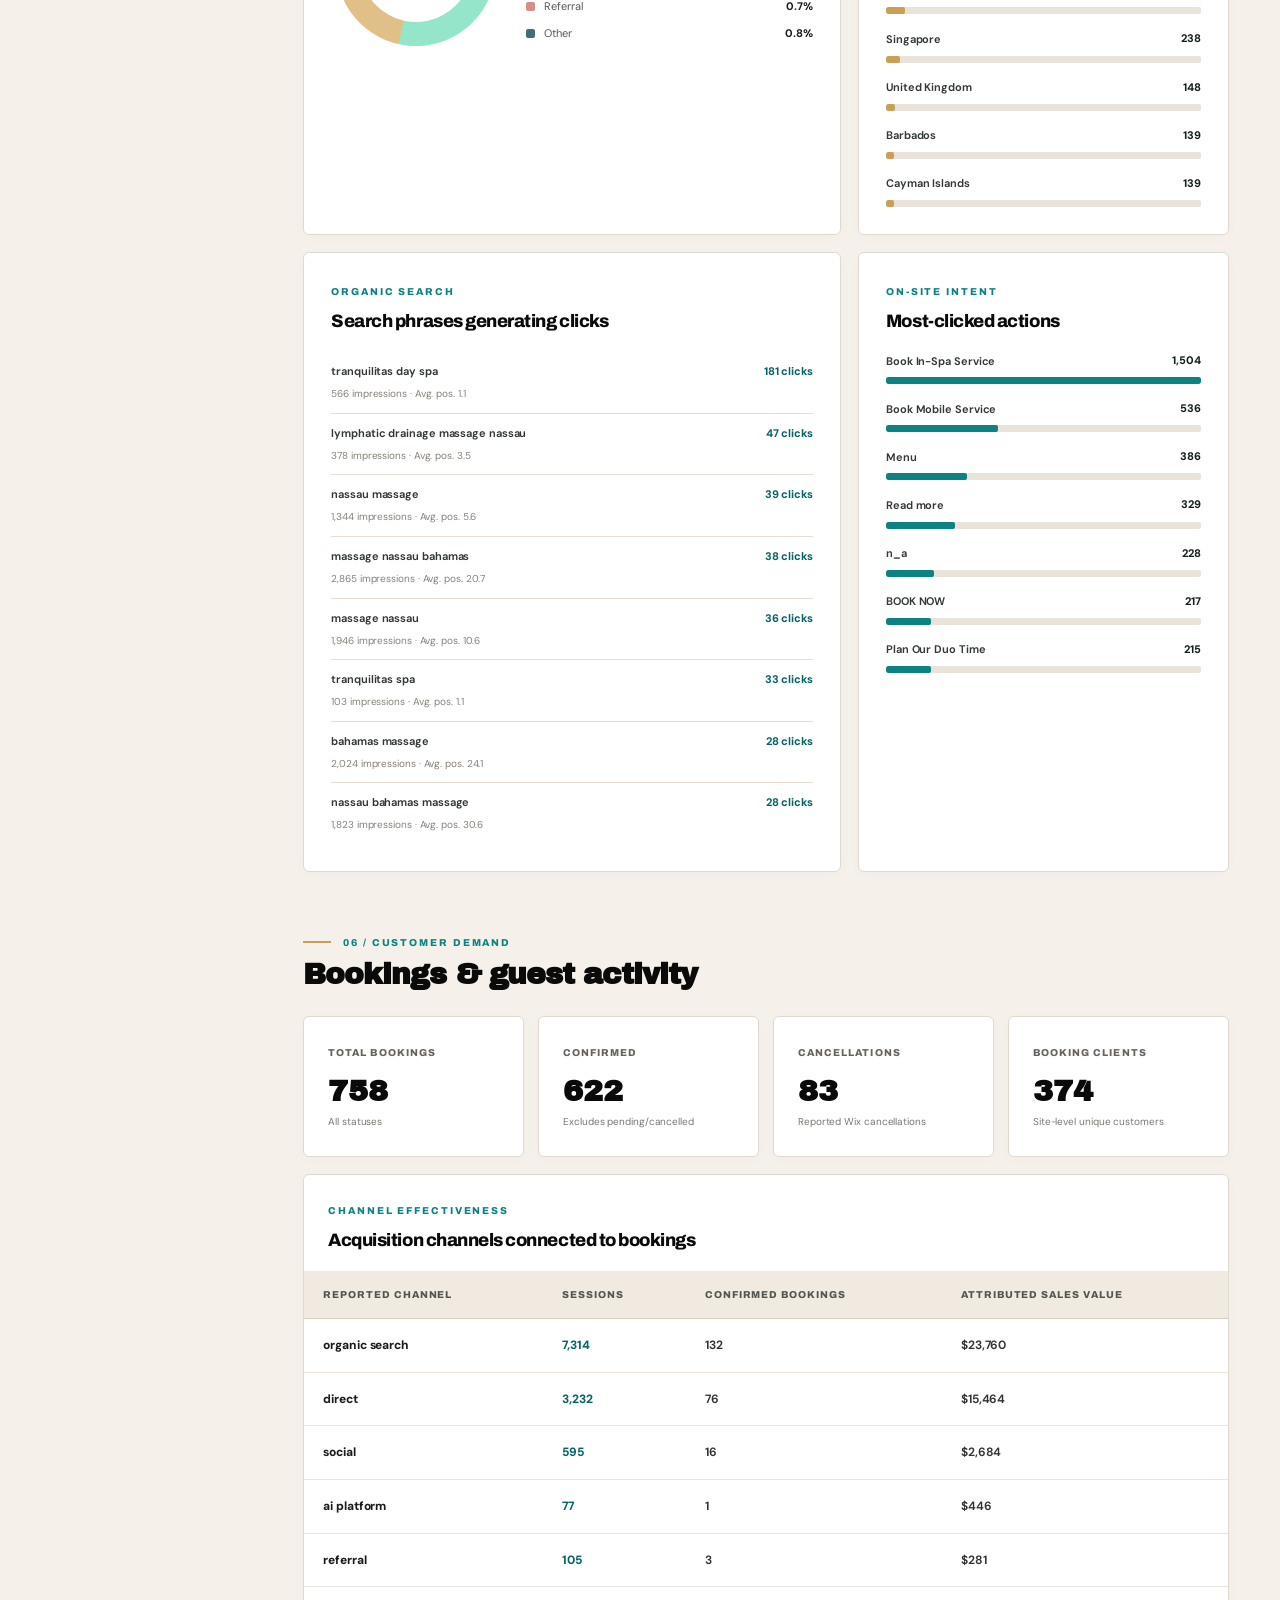
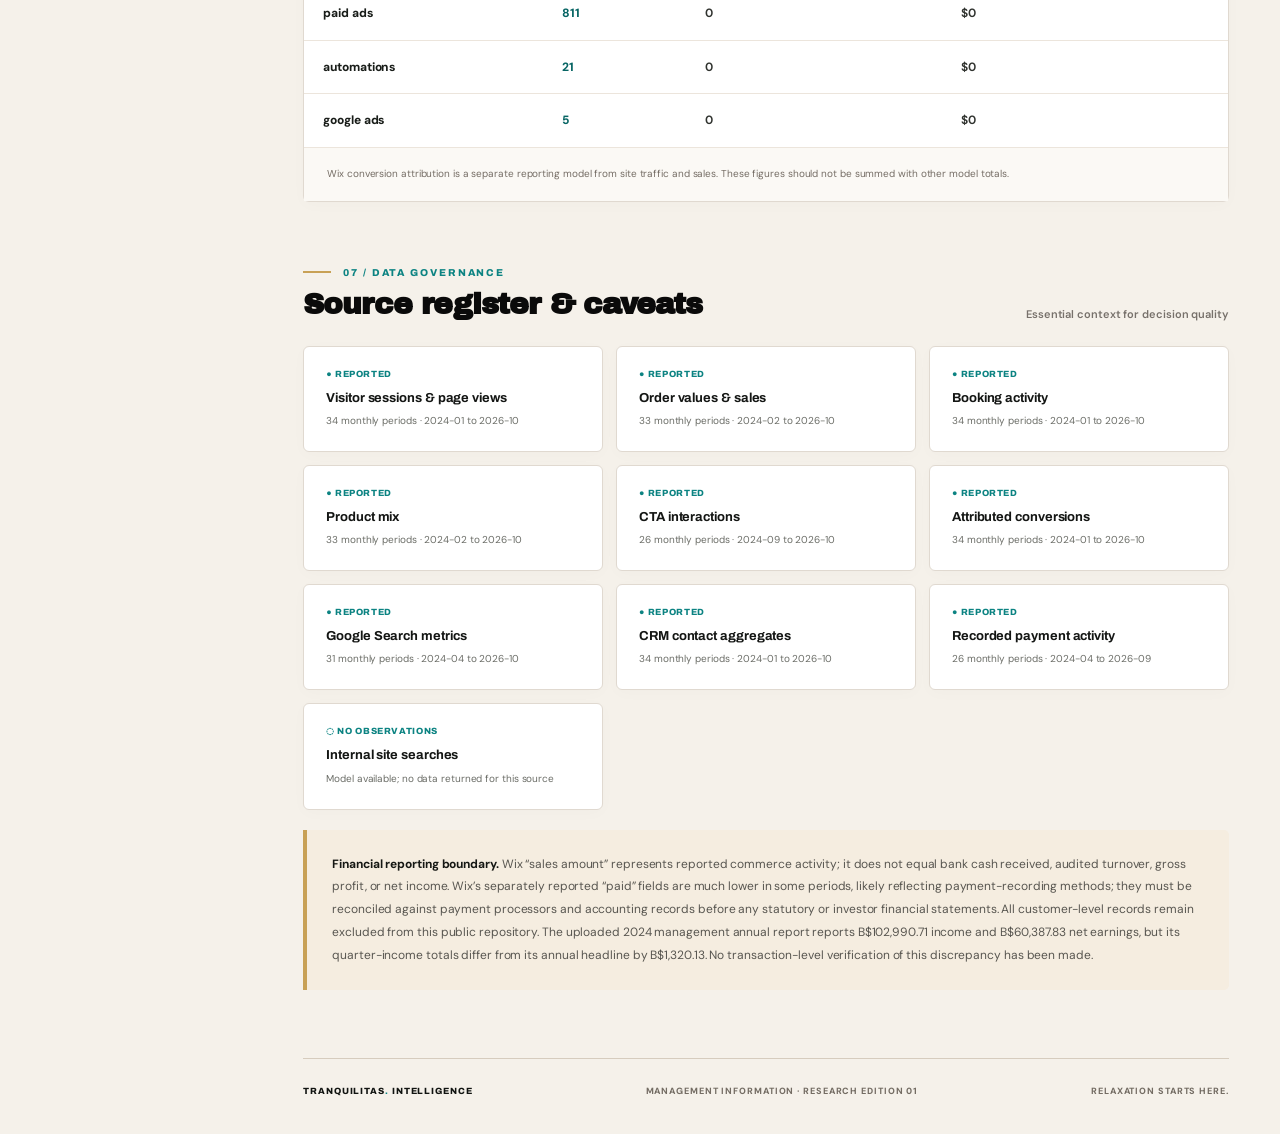
==== commit c8549430: "Adopt Tranquilitas editorial brand fonts and shared UI theme on index.html" ====
--- a/index.html
+++ b/index.html
@@ -8,8 +8,8 @@
 <title>Tranquilitas Intelligence · Management Reporting</title>
 <link rel="preconnect" href="https://fonts.googleapis.com">
 <link rel="preconnect" href="https://fonts.gstatic.com" crossorigin>
-<link href="https://fonts.googleapis.com/css2?family=DM+Sans:wght@400;500;600;700&family=Manrope:wght@400;500;600;700;800&display=swap" rel="stylesheet">
-<link rel="stylesheet" href="assets/styles.css"><link rel="stylesheet" href="assets/region.css">
+<link href="https://fonts.googleapis.com/css2?family=Archivo+Black&family=Archivo:wght@400;500;600;700;800;900&family=DM+Sans:wght@400;500;600;700&display=swap" rel="stylesheet">
+<link rel="stylesheet" href="assets/styles.css"><link rel="stylesheet" href="assets/region.css"><link rel="stylesheet" href="assets/brand.css">
 </head>
 <body>
 <div id="app" class="app">
--- a/assets/brand.css
+++ b/assets/brand.css
@@ -0,0 +1,153 @@
+/* Tranquilitas Intelligence · Editorial Brand System
+   Source: pricing-index/src/index.css | June 2026
+   Palette: cream #F5F1EA, ink #0A0A0A, teal #0C8382, gold #C8A156.
+   Loaded after legacy dashboard styles; visual-only overrides, data independent.
+*/
+:root{
+ --bg:#F5F1EA;--sidebar:#F0E9DF;--panel:#fff;--panel-2:#F0ECE5;
+ --panel-border:rgba(10,10,10,.115);--text:#0A0A0A;--muted:#65625F;--muted2:#76736F;
+ --mint:#0C8382;--mint-dark:#076564;--gold:#C8A156;--paper:#F5F1EA;
+ --orange:#B9754F;--danger:#B44D4D;--radius:7px;
+ --font:'DM Sans',system-ui,sans-serif;--display:'Archivo Black','Archivo',system-ui,sans-serif;
+ --tq-cream:#F5F1EA;--tq-cream-2:#EFE9DE;--tq-ink:#0A0A0A;--tq-teal:#0C8382;--tq-teal-deep:#076564;--tq-gold:#C8A156;--tq-line:rgba(10,10,10,.11)
+}
+html{scroll-padding-top:24px}body{font-family:var(--font);background:var(--bg);color:var(--text);letter-spacing:-.006em}
+a:focus-visible,button:focus-visible,input:focus-visible,select:focus-visible{outline:3px solid rgba(12,131,130,.32);outline-offset:3px}
+.sidebar{background:#F0EAE0;border-right:1px solid #D8D0C5;padding-top:38px;z-index:5}
+.sidebar::before{content:"";height:4px;background:linear-gradient(90deg,var(--tq-teal) 0 70%,var(--tq-gold) 70%);position:absolute;inset:0 0 auto}
+.brand{margin-bottom:60px}.brand-icon{border:2px solid var(--tq-teal);border-radius:4px;color:var(--tq-ink);font-family:var(--display);font-weight:900;letter-spacing:-.12em;background:white}.brand-icon span{color:var(--tq-teal)}.brand strong{font:800 12px 'Archivo',sans-serif;letter-spacing:.115em;color:var(--tq-ink)}.brand small{color:var(--tq-teal);font-family:'Archivo',sans-serif;letter-spacing:.17em;font-size:9px}
+.sidebar-label{color:#84817D;font-family:'Archivo',sans-serif;font-size:10px}.nav-link{color:#535553;font-family:'Archivo',sans-serif;font-weight:600;font-size:11px;letter-spacing:.002em;border-radius:5px;transition:color .2s,background .2s,padding .2s}.nav-link:hover{color:var(--tq-ink);background:#E6DED2}.nav-link.active{background:var(--tq-teal);color:#fff;border-left:none;box-shadow:inset 3px 0 0 var(--tq-gold)}.nav-icon{font-size:18px}.sidebar-bottom{border-top:1px solid #D8D0C5;color:#484c49}.sidebar-bottom small{color:#89827C}.status-dot{background:var(--tq-teal);box-shadow:none}
+.topbar{border-bottom:1px solid #DED6CB;color:#77726C;background:rgba(245,241,234,.9);backdrop-filter:blur(12px);height:74px}.breadcrumb{font-family:'Archivo',sans-serif;font-size:10px;font-weight:700;letter-spacing:.12em}.breadcrumb span{color:#B4AAA0}.private-label{color:var(--tq-teal)}.button-outline{border:1.5px solid var(--tq-ink);border-radius:4px;color:var(--tq-ink);font-family:'Archivo',sans-serif;text-transform:uppercase;letter-spacing:.07em;font-size:10px;font-weight:800;padding:10px 16px;transition:background .2s,color .2s,border .2s}.button-outline:hover{border-color:var(--tq-teal);background:var(--tq-teal);color:#fff}
+.main-inner{max-width:1570px}
+.hero{background:var(--tq-cream);border-bottom:1px solid #D9D2C8;padding:58px 0 41px;isolation:isolate;overflow:hidden}
+.hero::before{content:"";position:absolute;width:540px;height:540px;border:1px solid rgba(12,131,130,.12);border-radius:50%;right:-290px;top:-250px;z-index:-1;box-shadow:0 0 0 84px rgba(12,131,130,.025),0 0 0 168px rgba(12,131,130,.025),0 0 0 252px rgba(12,131,130,.025)}
+.hero::after{content:"TRANQUILITAS";position:absolute;right:2px;bottom:65px;z-index:-1;transform:rotate(-90deg) translate(50%,50%);transform-origin:right bottom;font:800 11px 'Archivo',sans-serif;letter-spacing:.45em;color:rgba(12,131,130,.14);pointer-events:none}
+.eyebrow,.section-index,.panel-label{font:800 10px 'Archivo',sans-serif;letter-spacing:.19em;color:var(--tq-teal)}
+.vintage{color:#7D7771;font:700 10px 'Archivo',sans-serif;letter-spacing:.115em}.vintage span{color:#B3A18B}.tiny-diamond{background:var(--tq-gold);width:7px;height:7px}
+.hero h1{font:900 clamp(46px,5.5vw,83px)/.99 var(--display);letter-spacing:-.048em;color:var(--tq-ink);max-width:1050px;margin:32px 0 23px}.hero h1 em{color:var(--tq-teal);font-style:normal}
+.hero p{color:#555450;font-size:15px;line-height:1.75;max-width:720px;margin-bottom:34px}
+.hero .filter-bar{position:relative;z-index:1;gap:18px}.filter-group label,.filter-group span:not(.coverage-pill){color:#74716D;font-family:'Archivo',sans-serif;font-weight:800}
+.segmented{border:1px solid #D6CDC1;border-radius:5px;background:#EEE8DF;padding:4px}
+.segmented button{color:#626362;font-family:'Archivo',sans-serif;font-size:11px;font-weight:800;border-radius:3px;padding:11px 17px}
+.segmented button:hover{color:var(--tq-teal-deep)}.segmented button.selected{background:var(--tq-teal);color:#fff;box-shadow:none}
+.filter-group select,.small-select,.market-filters input,.market-filters select{background:#fff;border:1px solid #CFC6BB;color:var(--tq-ink);border-radius:4px;font-family:'Archivo',sans-serif;font-size:11px;padding:12px 32px 12px 12px}
+.filter-group select:focus,.small-select:focus{border-color:var(--tq-teal)}
+.coverage-pill{border-color:#C1D9D4;background:#E1EFE9;color:#086D6B;border-radius:4px;font:700 10px 'Archivo',sans-serif}
+.region-subnav{gap:9px;margin-top:26px}
+.region-subnav a{border:1px solid #C9BEB2;background:transparent;color:var(--tq-ink);border-radius:4px;padding:10px 14px;font:700 10px 'Archivo',sans-serif;text-transform:uppercase;letter-spacing:.06em;transition:all .2s}
+.region-subnav a:hover{background:var(--tq-teal);border-color:var(--tq-teal);color:#fff}
+.section{padding-top:65px}.section-head{margin-bottom:25px}.section-index{display:flex;gap:12px;align-items:center}.section-index::before{content:"";width:28px;height:2px;display:inline-block;background:var(--tq-gold)}
+.section-head h2{font:900 clamp(24px,2.3vw,38px)/1.14 var(--display);letter-spacing:-.036em;color:var(--tq-ink);margin:10px 0 0}
+.subtle,.method-note{color:#77716B;font:600 11px var(--font)}
+.kpi-grid{gap:13px}.kpi{background:#fff;border:1px solid #E0D9D0;border-radius:6px;min-height:174px;padding:22px;transition:transform .2s,border .2s,box-shadow .2s;box-shadow:0 6px 20px rgba(40,29,12,.023)}
+.kpi:hover{transform:translateY(-3px);border-color:#AFD7CC;box-shadow:0 12px 28px rgba(10,30,23,.07)}
+.kpi:after{content:"";width:36px;height:3px;border-radius:0;right:auto;top:auto;bottom:19px;left:22px;border:none;background:var(--tq-teal);box-shadow:none}
+.kpi.highlight{background:#0C8382;border-color:#0C8382;color:#fff}.kpi.highlight:after{background:var(--tq-gold)}
+.kpi .kpi-label,.booking-tile .name{font:800 10px 'Archivo',sans-serif;text-transform:uppercase;letter-spacing:.105em;color:#67625C}
+.kpi.highlight .kpi-label{color:#E1F4ED}.kpi .kpi-value{font:900 clamp(22px,2.5vw,36px)/1.12 var(--display);letter-spacing:-.033em;color:var(--tq-ink);margin:26px 0 10px}
+.kpi.highlight .kpi-value{color:#fff}
+.kpi .kpi-meta{color:#686D68;font-size:10px;line-height:1.45;padding-bottom:11px}.kpi.highlight .kpi-meta{color:#E2F7F1}.kpi .kpi-meta.positive{color:var(--tq-teal-deep)}.kpi.highlight .kpi-meta.positive{color:#fff}.kpi .kpi-meta.negative{color:#A95941}
+.panel,.annual-card,.booking-tile,.method-card{background:#fff;border:1px solid #E0D9D0;border-radius:6px;box-shadow:0 3px 16px rgba(40,29,12,.021)}
+.panel{padding:27px}.panel-head h3{color:var(--tq-ink);font:800 18px/1.22 'Archivo',sans-serif;letter-spacing:-.026em;margin-top:10px}.panel-label{color:var(--tq-teal)}
+.badge-outline{border:1px solid #DBCCAF;background:#FAF5EA;color:#805F33;border-radius:4px;text-transform:uppercase;font:700 9px 'Archivo',sans-serif;letter-spacing:.06em}
+.trend-chart{min-height:260px;position:relative}.trend-chart svg{max-height:310px}
+.chart-legend{color:#625E5B;font-size:10px}.legend-dot.sea{background:var(--tq-teal)}.chart-legend .method-note{color:#8C867F}
+.insight{border-top:1px solid #EBE4DA}.insight-number{font:900 17px var(--display);color:var(--tq-gold)}
+.insight-title{font:800 13px 'Archivo',sans-serif;color:#171816}.insight p{font-size:12px;line-height:1.75;color:#615F5B}
+.table-panel{padding:0}.table-scroll{scrollbar-width:thin;scrollbar-color:#C9C0B5 transparent}
+th{font:800 10px 'Archivo',sans-serif;letter-spacing:.095em;background:#F0EAE1;border-bottom:1px solid #D8CFC2;color:#535551;padding:18px 19px}
+td{color:#30332F;border-color:#ECE5DC;padding:17px 19px;font-size:12px}
+td:first-child{color:#191D19}td:nth-child(2){color:var(--tq-teal-deep)}
+tbody tr{transition:background .15s}tbody tr:hover{background:#F7F5F0}
+tbody tr.current-year{background:#EDF6F2}tbody tr.current-year:hover{background:#E2F0EA}
+.table-footnote{color:#756D65;line-height:1.65;background:#FBF9F5}
+.q-partial{color:#765A24;background:#F5EACA;border-radius:3px}
+.annual-head{margin-top:47px}.annual-card{padding:25px}
+.annual-card.active{background:#F1F8F4;border:1px solid #0C8382}
+.annual-card .year{font:900 37px var(--display);color:var(--tq-ink)}
+.annual-card .year-caption{color:#6A6963;font-family:'Archivo',sans-serif}
+.annual-card .year-sales{font:900 clamp(23px,2.3vw,31px) var(--display);color:var(--tq-teal);margin-top:23px}
+.annual-card .year-foot{border-color:#DAD6CD;color:#6B6A64;font-size:10px}
+.annual-card strong{color:#171B16}.annual-source{font-size:11px;color:#746D61;margin-top:9px;line-height:1.5}
+.cross-year-caveat{color:#686059;font-size:11px;line-height:1.65;grid-column:1/-1;max-width:1000px;background:#F7EFD9;border-left:3px solid var(--tq-gold);padding:12px 18px;margin:0}
+.bar-name{color:#333936;font:650 11px var(--font)}.bar-value{color:#14221F;font-weight:800}
+.bar-track{background:#E9E3D9;height:7px;border-radius:2px}.bar-fill{background:var(--tq-teal);border-radius:2px;transition:width .6s ease}.bar-fill.gold{background:var(--tq-gold)}
+.channel-line{color:#565651;font-size:11px}.channel-line strong{color:#171B18}
+.donut:after{background:#fff}.donut-inner strong{color:#101612;font:900 24px var(--display)}.donut-inner small{color:#6A736E}
+.report-item{border-color:#E7DED2}.report-item .name{color:#323934}.report-item .value{color:var(--tq-teal-deep)}.report-item .caption{color:#878179}
+.booking-tile{padding:24px}.booking-tile .value{font:900 30px var(--display);color:var(--tq-ink)}
+.booking-tile .small{color:#797771}
+.conversion-panel{padding:24px 0 0}
+.method-card{padding:22px}.method-card strong{color:#141614;font-family:'Archivo',sans-serif;font-size:13px}
+.method-card small{color:#6B6D67}.method-card .status{color:var(--tq-teal);font:800 9px 'Archivo',sans-serif;letter-spacing:.07em}
+.methodology-note{background:#F5EDE0;border-left:4px solid var(--tq-gold);color:#585650;border-radius:0 5px 5px 0;font-size:12px}.methodology-note strong{color:#151713}
+.footer{border-color:#D6CCBE;color:#736C63;font-size:9px}.brand-mini{color:#111411;font-family:'Archivo',sans-serif}.brand-mini span{color:var(--tq-teal)}
+/* 2024 annual report reconciliation */
+.financial-baseline{margin-top:64px;scroll-margin-top:32px}
+.baseline-grid{display:grid;grid-template-columns:1.2fr 1fr;gap:15px}
+.baseline-income{background:#F9F5EC;border-top:4px solid var(--tq-teal)}
+.finance-large{display:grid;grid-template-columns:1fr 1fr;gap:16px;margin:24px 0}
+.finance-large div{padding:22px 19px;border:1px solid #D8D1C4;background:#fff}
+.finance-large span,.finance-strip span,.finance-check span{font:700 10px 'Archivo',sans-serif;display:block;color:#6F6A62;text-transform:uppercase;letter-spacing:.07em}
+.finance-large strong{display:block;font:900 clamp(24px,2.4vw,34px)/1.12 var(--display);color:var(--tq-teal-deep);margin-top:11px;overflow-wrap:anywhere}
+.finance-strip{display:grid;grid-template-columns:1fr 1fr;gap:16px}
+.finance-strip>div{border-top:1px solid #E0D2BF;padding-top:13px}.finance-strip strong{font:800 17px 'Archivo',sans-serif;color:#232820;margin-top:5px;display:block}
+.baseline-note{font-size:11px;color:#736E66;line-height:1.7;margin-top:20px}
+.financial-reconciliation{display:flex;flex-direction:column;gap:13px}
+.finance-check{display:flex;align-items:center;justify-content:space-between;gap:16px;border-bottom:1px solid #EAE4DB;padding:13px 0}
+.finance-check strong{font:900 18px 'Archivo',sans-serif;color:#111612;white-space:nowrap}
+.finance-check.alert strong{color:#B35E41}.finance-check.alert span{color:#A65A3E}
+.financial-reconciliation p{font-size:12px;color:#66645E;line-height:1.85;margin-top:7px}
+.baseline-quarter-panel{margin-top:15px;padding:24px 0 0}.baseline-quarter-panel .panel-head{padding:0 24px}
+.finance-total{background:#E6F2ED}.finance-total td{border-top:2px solid #0C8382}
+.loading{color:#686A65}.loading-spinner{border-color:#C8DAD5;border-top-color:var(--tq-teal)}
+/* Caribbean dashboard brand alignment */
+.region-warning{background:#FCF4E5;border:1px solid #E4D3B3;border-left:4px solid var(--tq-gold);color:#6A5C49;border-radius:4px}
+.region-warning strong{color:#2E2E22}
+.micro-note{color:#696762;font-size:11px}.micro-note a,.table-panel a,.region-link{color:var(--tq-teal-deep)}
+.pricing-filter{background:#EFE9DE;border:1px solid #D6CDBF;border-radius:6px;padding:24px}.pricing-filter strong{color:#1A1B19;font:800 14px 'Archivo',sans-serif}.pricing-filter small{color:#716A61}.pricing-filter .filter-group select{width:150px}
+.pricing-eur{background:#F6EEDF;border-color:#DAC69D;color:#62563F}
+.index-feature{background:#F5F1EA;border:1px solid #E4D9CB;border-radius:4px}.index-feature b{color:var(--tq-teal);font:900 36px var(--display)}.index-feature span{color:#676864}
+.pricing-signals{margin-bottom:22px}.signal{background:#fff;border:1px solid #E0D9D0;border-radius:5px;padding:19px}.signal span{font-family:'Archivo',sans-serif;color:#6D675F;font-size:10px;text-transform:uppercase;font-weight:700;letter-spacing:.06em}.signal strong{color:var(--tq-teal-deep);font:900 20px var(--display)}
+/* Markets directory */
+.market-card{background:#fff;color:#151915;border:1px solid #DDD5CB;border-radius:5px;min-height:195px;box-shadow:0 2px 8px rgba(21,20,16,.025)}
+.market-card:hover,.market-card.selected{border-color:var(--tq-teal);background:#F3F9F6;box-shadow:0 10px 24px rgba(12,131,130,.09)}
+.market-abbrev{background:#E4F2ED;border:1px solid #C9DFD8;border-radius:4px;color:var(--tq-teal-deep)}
+.market-status{background:#E3F1EB;color:var(--tq-teal-deep);border-radius:3px}.market-status.coming_soon{background:#F6EAD7;color:#8A6A36}.market-status.website_only{background:#EBE4DD;color:#56534E}
+.market-card strong{color:#151916}.market-card small{color:#706F69}.market-card-foot{border-top-color:#DDD5CB;color:var(--tq-teal-deep)}
+.detail-stat{background:#F5F1EA;border:1px solid #E6DDD2;border-radius:4px}.detail-stat span{color:#686F69}.detail-stat strong{color:#101512}
+.detail-price-grid{background:#E9DDD1}.detail-price-grid>div{background:#F6F1E9}.detail-price-grid span{color:#595B55}.detail-price-grid b{color:var(--tq-teal-deep)}
+.site-preview{border:1px solid #DDD4C8;border-radius:4px;background:#F5F1EA}
+.directory-toolbar h3{font:800 18px 'Archivo',sans-serif;color:#111513}
+.therapist-card{background:#fff;border:1px solid #DDD4C9;border-radius:5px}
+.therapist-card strong{color:#17201C}.therapist-card span,.therapist-card small{color:#5E665E}.therapist-card p{color:#72716B}
+.therapist-controls button,.close-form{background:transparent;color:var(--tq-teal);border:1px solid #AAC9BD;border-radius:3px}
+.contact-empty{border:1px dashed #C9C0B6;color:#1C3128;background:#F7F2E9;border-radius:5px}.contact-empty p{color:#74726C}
+.form-panel{background:#fff;border-color:#AACDBF;border-radius:6px}.form-grid label{color:#333D36;font-family:'Archivo',sans-serif}
+.form-grid input,.form-grid select,.form-grid textarea{background:#FBF8F2;color:#0A0A0A;border:1px solid #D9CEC2;border-radius:4px}
+.form-grid input:focus,.form-grid select:focus,.form-grid textarea:focus{border-color:var(--tq-teal)}
+.save-button{background:var(--tq-teal);border-radius:3px;color:#fff;font-family:'Archivo',sans-serif;text-transform:uppercase;letter-spacing:.08em}.save-button:hover{background:var(--tq-teal-deep)}
+@media(min-width:1000px){.hero{padding-right:36px}}
+@media(max-width:1100px){.finance-large{grid-template-columns:1fr}.baseline-grid{grid-template-columns:1fr}.kpi .kpi-value{font-size:26px}}
+@media(max-width:850px){.sidebar{background:#F0EAE0}.hero h1{font-size:clamp(44px,8vw,70px)}}
+@media(max-width:540px){.sidebar{padding:16px 18px}.hero{padding:33px 0}.hero::before{opacity:.4}.hero::after{display:none}.hero h1{font-size:clamp(39px,10vw,58px)}.hero p{font-size:13px}.kpi{padding:16px;min-height:148px}.kpi .kpi-value{font-size:clamp(16px,4.5vw,24px)}.kpi .kpi-label{font-size:8px}.kpi .kpi-meta{font-size:9px}.kpi:after{bottom:11px;left:16px}.section-head h2{font-size:26px}.panel{padding:19px}.annual-card .year-sales{font-size:27px}.finance-large strong{font-size:27px}.finance-large{grid-template-columns:1fr}.finance-strip{grid-template-columns:1fr}.finance-check{align-items:flex-start}.finance-check strong{font-size:14px}.baseline-quarter-panel{padding:20px 0 0}.pricing-signals{grid-template-columns:repeat(2,1fr)}}
+@media(prefers-reduced-motion:reduce){*{scroll-behavior:auto!important;transition:none!important;animation:none!important}}
+@media print{
+ @page{size:A4;margin:13mm}
+ body,.content,.main-inner{background:#fff!important;color:#101510!important}
+ .hero{padding:25px 0 22px;border-color:#bfb8ae}
+ .hero::before,.hero::after{display:none}
+ .sidebar,.topbar,.region-subnav,.filter-bar,.button-outline,.private-label,.market-filters{display:none!important}
+ .section{padding-top:28px;break-inside:auto}
+ .section-head h2{font-size:24px}
+ .kpi,.panel,.annual-card,.booking-tile,.method-card,.financial-baseline{background:white!important;box-shadow:none!important;border-color:#D8D2C8!important;color:#111!important}
+ .kpi.highlight{background:#EDF7F4!important}.kpi.highlight .kpi-value,.kpi.highlight .kpi-meta,.kpi.highlight .kpi-label{color:#0A5553!important}
+ .kpi .kpi-value,.annual-card .year-sales,.booking-tile .value{color:#0C6260!important}
+ .finance-large strong,.finance-check strong{color:#0A5553!important}
+ .panel-head h3,.annual-card .year,.method-card strong,.booking-tile .value{color:#111!important}
+ .methodology-note,.region-warning{color:#444!important;background:#F8F5EF!important}
+ .trend-chart svg,.bar-list,.donut{-webkit-print-color-adjust:exact;print-color-adjust:exact}
+ .footer,.micro-note,.subtle{color:#666!important}
+ .market-cards{grid-template-columns:repeat(3,minmax(0,1fr))}
+ .site-preview{display:none}
+}
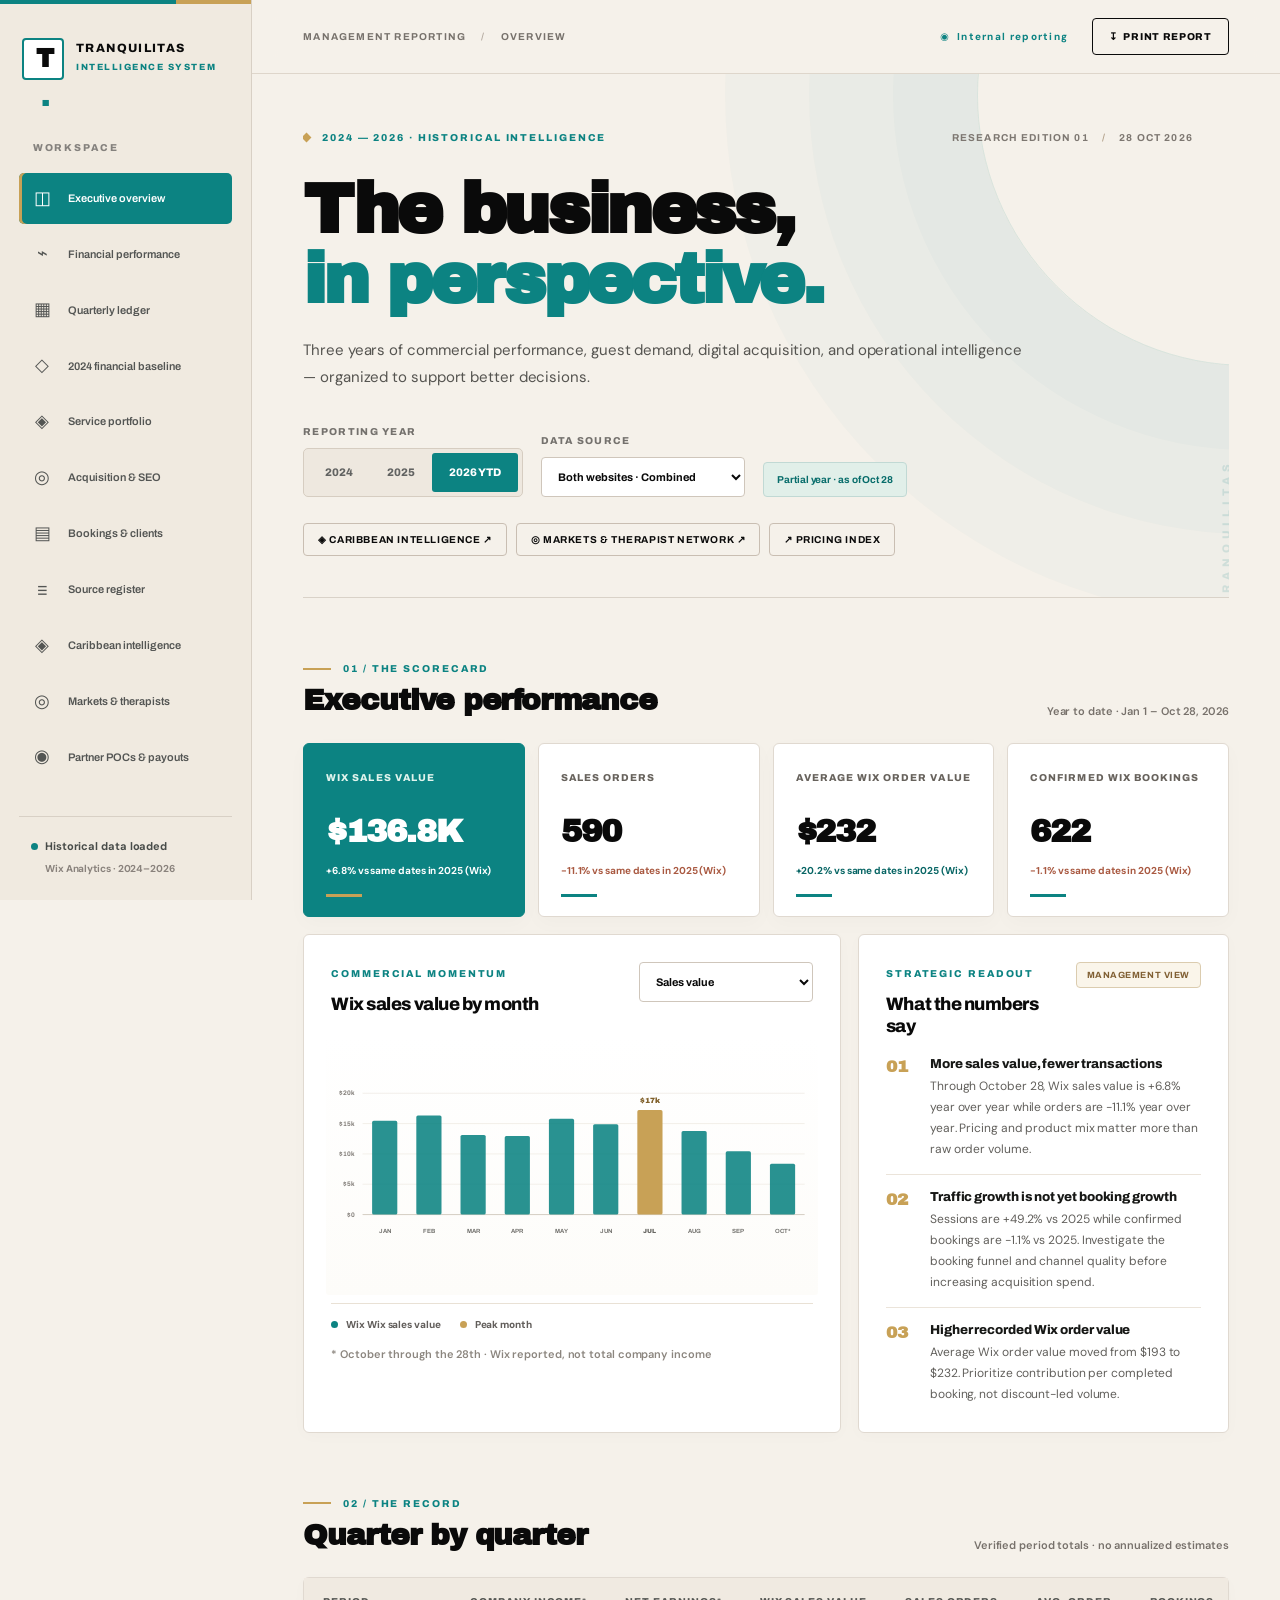
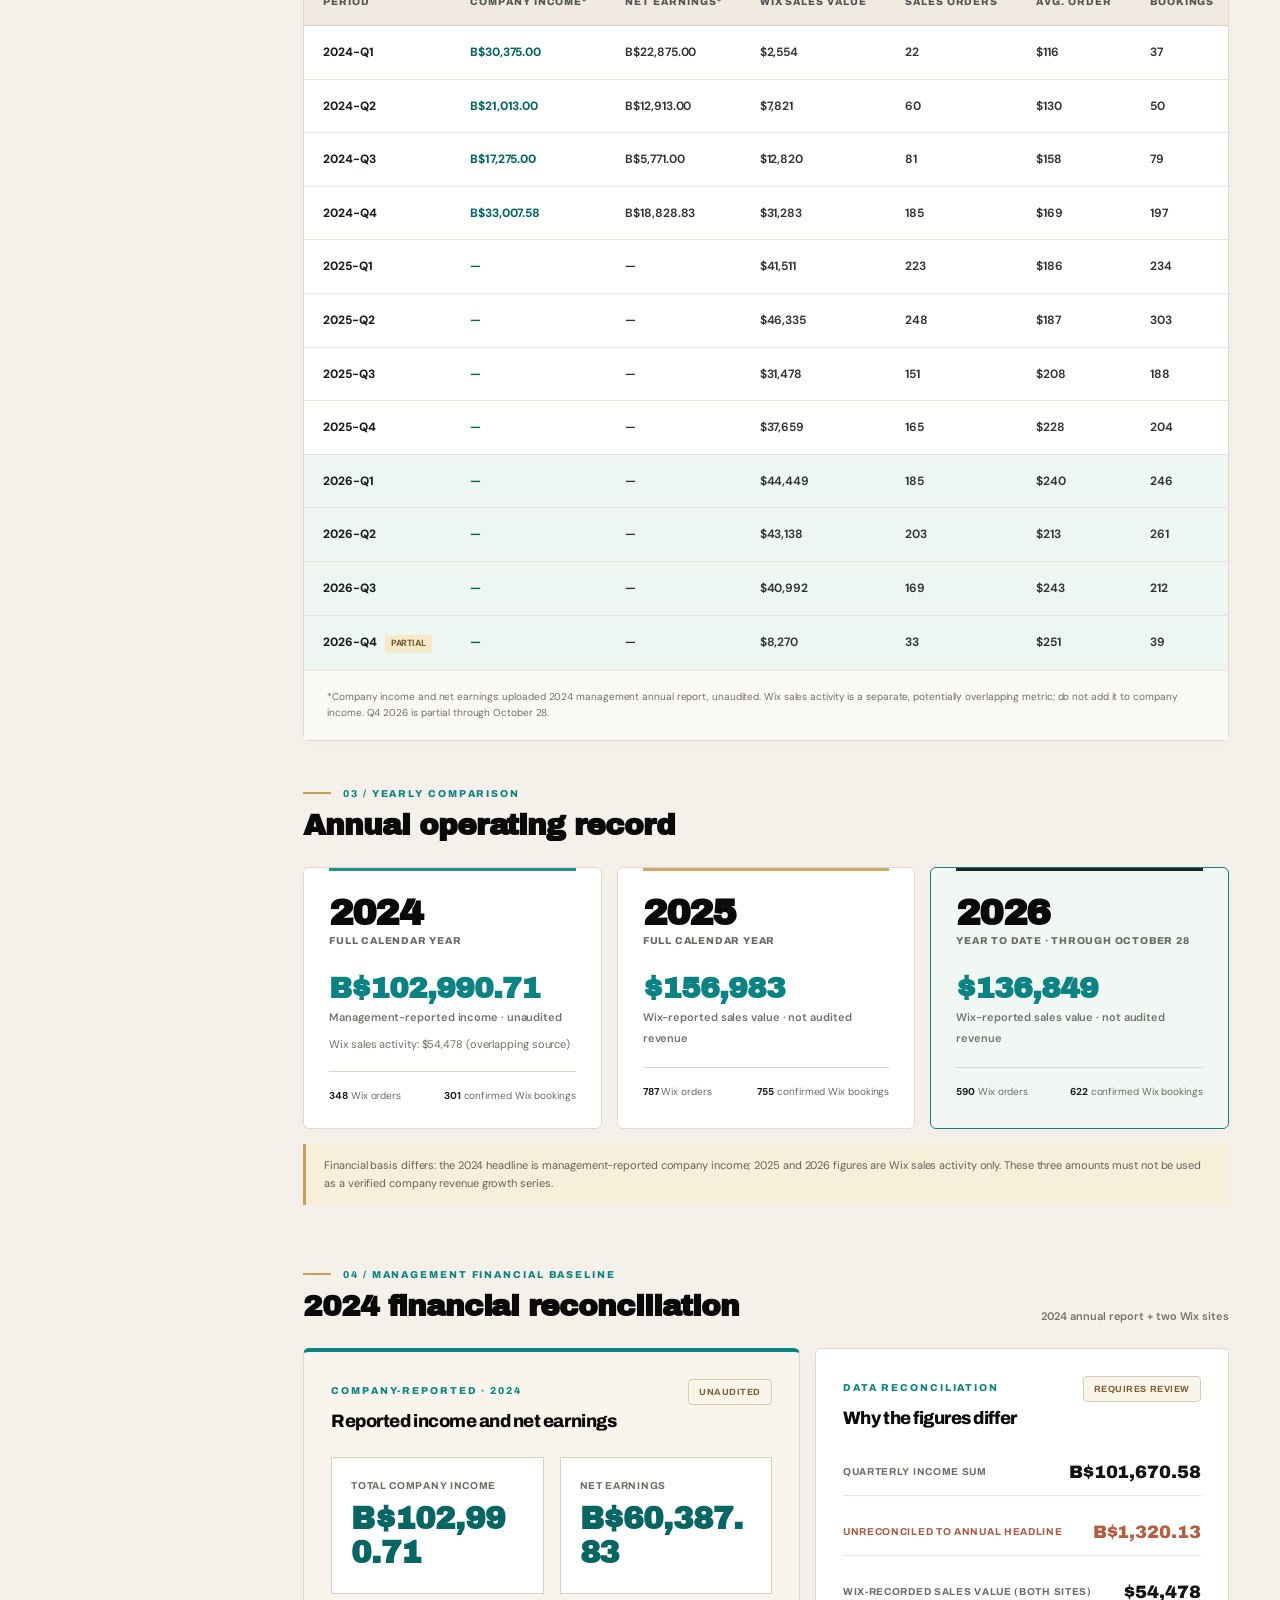
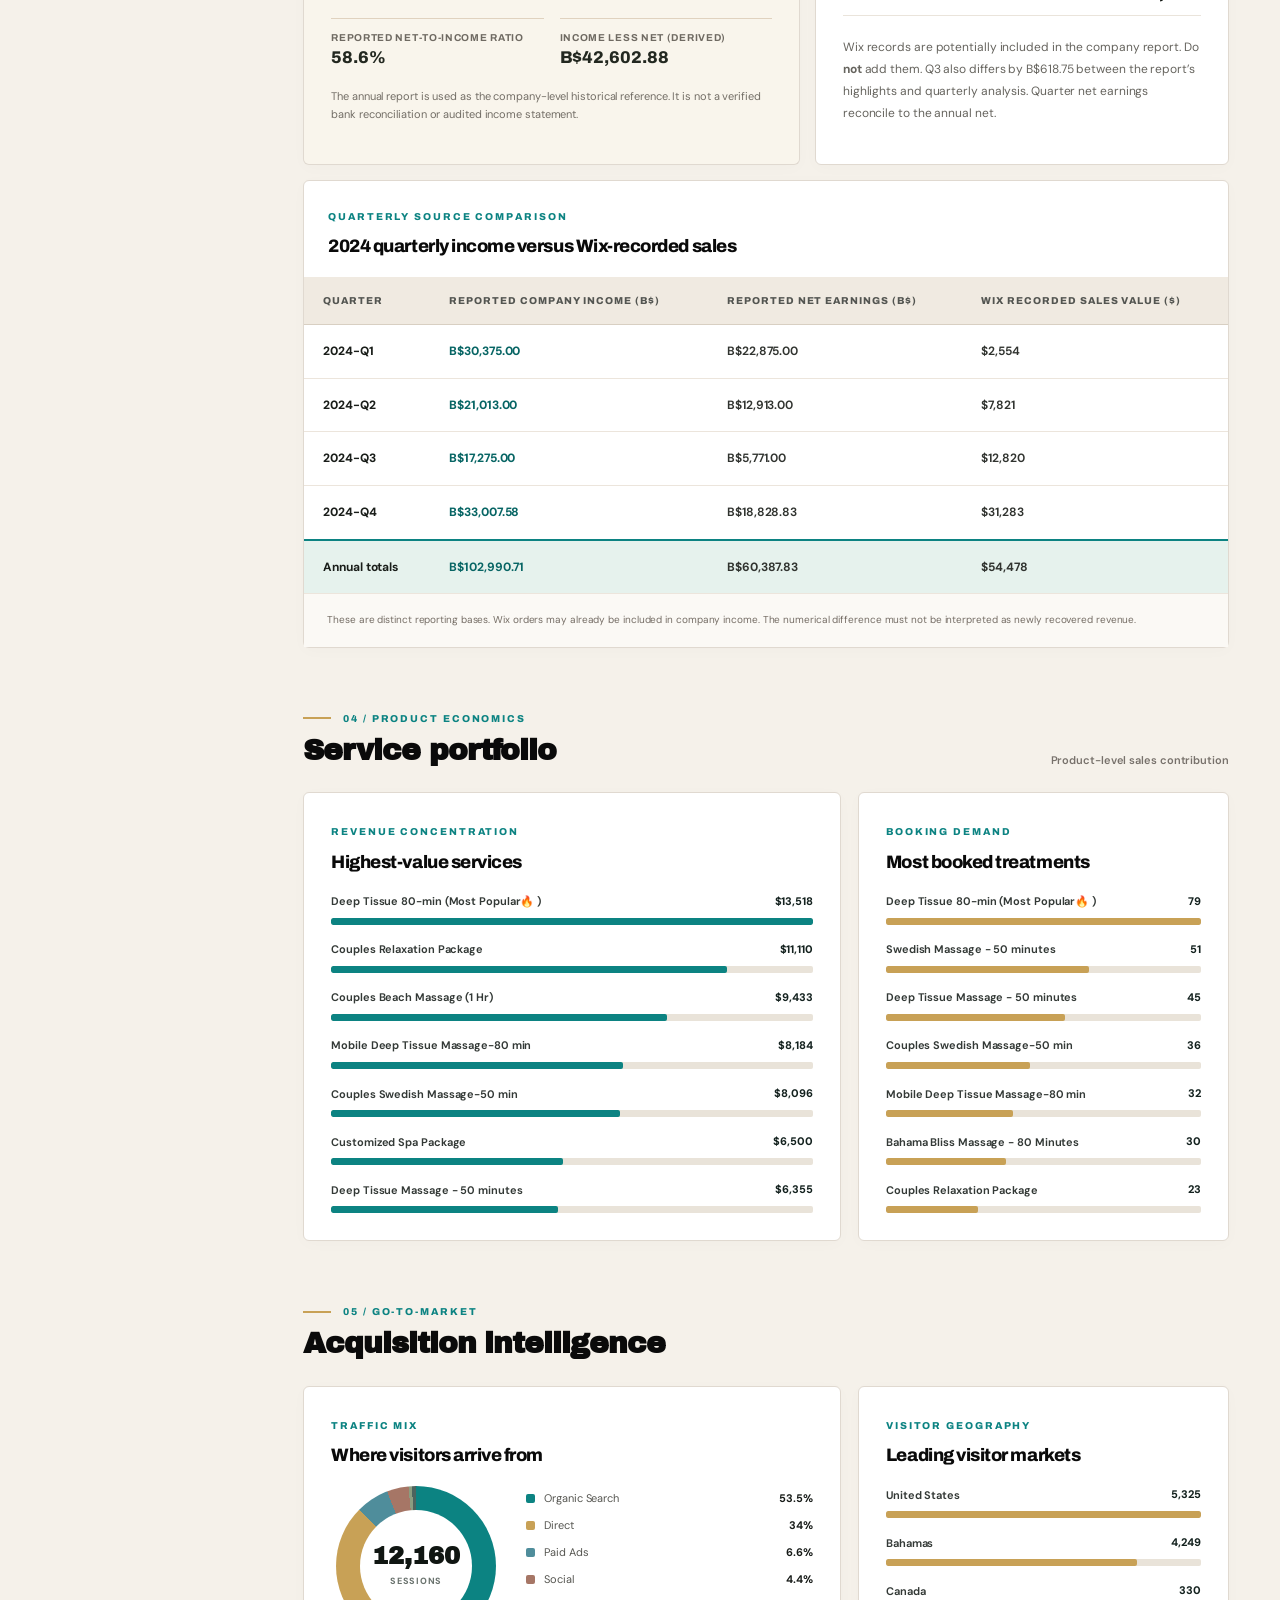
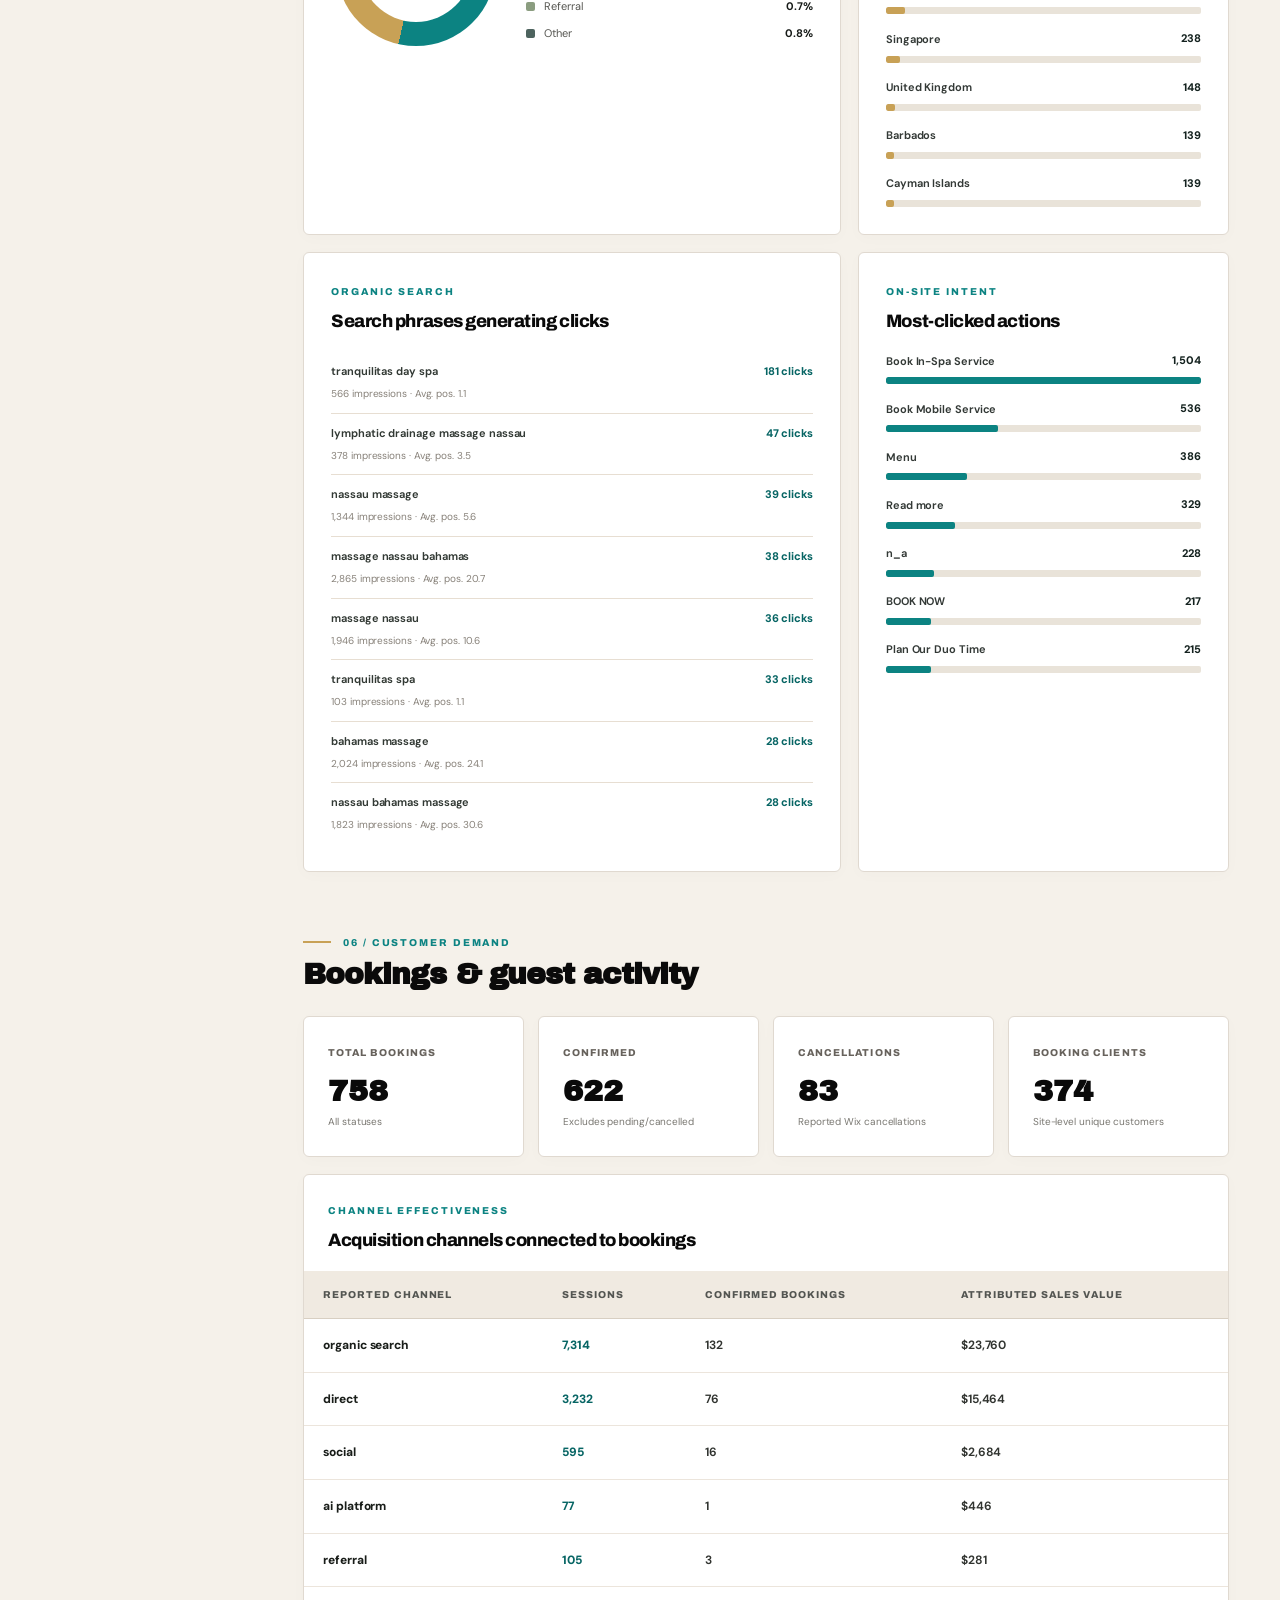
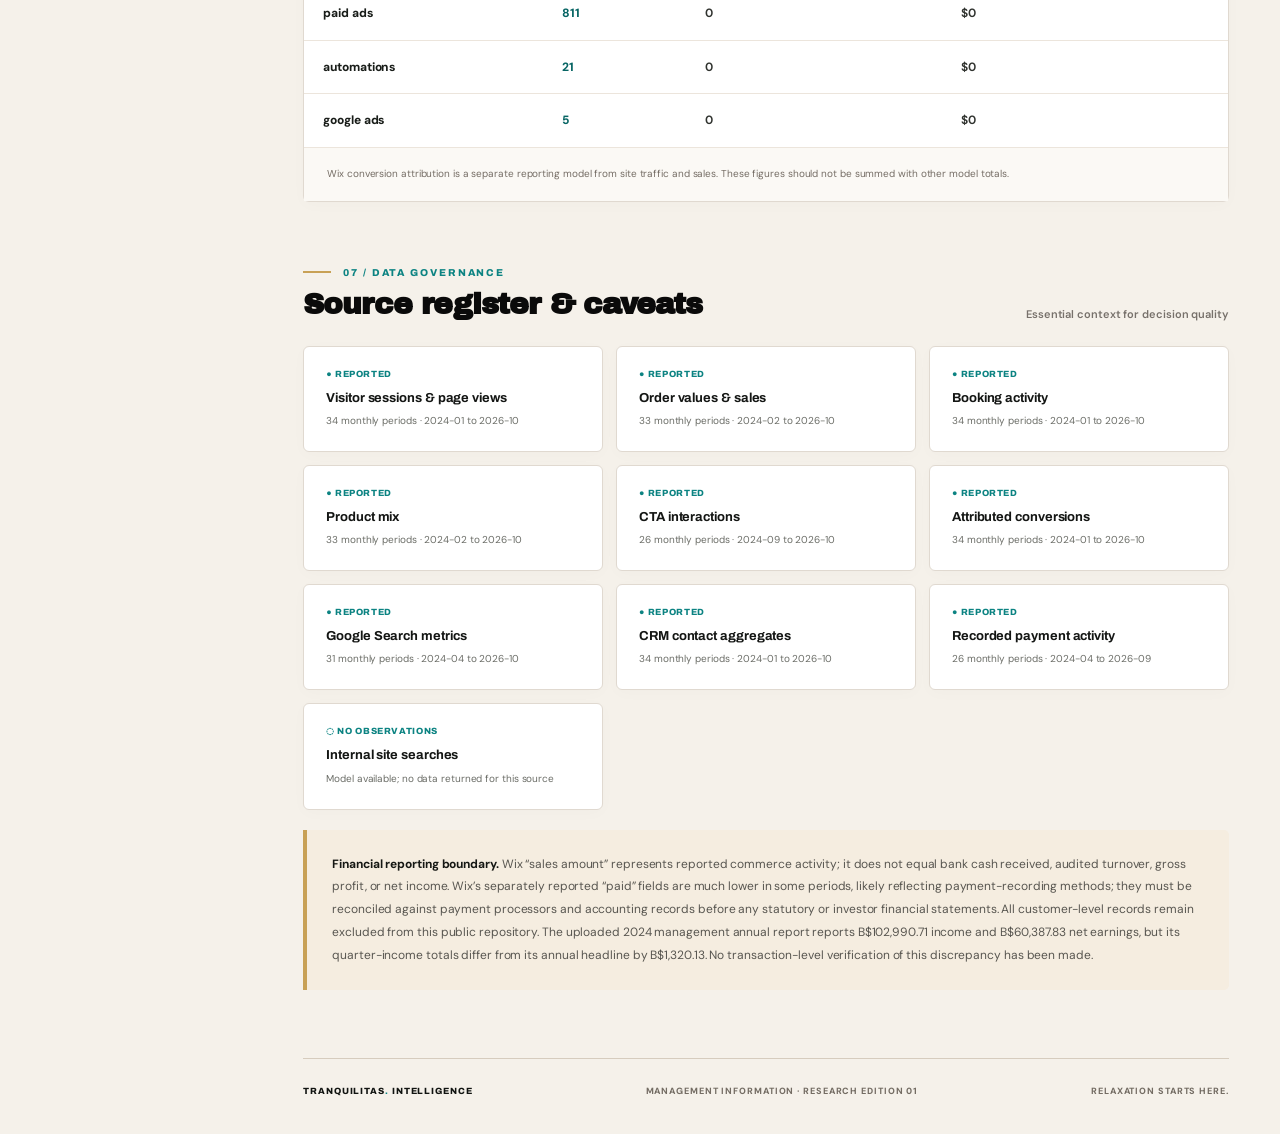
==== commit 9c37353d: "Link partner POCs directly from country reporting and document encrypted roster architecture" ====
--- a/index.html
+++ b/index.html
@@ -26,7 +26,7 @@
    <a class="nav-link" href="#bookings"><span class="nav-icon">▤</span> Bookings & clients</a>
    <a class="nav-link" href="#methodology"><span class="nav-icon">≡</span> Source register</a>
    <a class="nav-link" href="caribbean.html"><span class="nav-icon">◈</span> Caribbean intelligence</a>
-   <a class="nav-link" href="markets.html"><span class="nav-icon">◎</span> Markets & therapists</a>
+   <a class="nav-link" href="markets.html"><span class="nav-icon">◎</span> Markets & therapists</a><a class="nav-link" href="markets.html?market=turks_caicos#poc"><span class="nav-icon">◉</span> Partner POCs & payouts</a>
   </nav>
   <div class="sidebar-bottom"><span class="status-dot"></span><span>Historical data loaded</span><small>Wix Analytics · 2024–2026</small></div>
  </aside>
--- a/assets/brand.css
+++ b/assets/brand.css
@@ -151,3 +151,15 @@
  .market-cards{grid-template-columns:repeat(3,minmax(0,1fr))}
  .site-preview{display:none}
 }
+
+/* Interactive data visualization affordances */
+.chart-column rect{transform-origin:center bottom;transition:opacity .16s ease,filter .16s ease;cursor:crosshair}
+.chart-column rect:hover,.chart-column rect:focus{opacity:1;filter:drop-shadow(0 2px 5px rgba(12,131,130,.28));outline:2px solid #0C8382;outline-offset:2px}
+.chart-legend{gap:15px;flex-wrap:wrap;border-top:1px solid #E9E1D5;padding-top:13px}
+.chart-legend .legend-dot.gold-key{background:#C8A156;margin-left:19px}
+#trendChart{background:linear-gradient(180deg,#FFFFFF 0%,#FDFCF9 100%);border-radius:3px}
+#trendChart svg{height:auto;min-height:240px}
+.annual-card::before{content:"";height:3px;left:25px;right:25px;top:0;position:absolute;background:#0C8382;opacity:.9}
+.annual-card:nth-child(2)::before{background:#C8A156}.annual-card:nth-child(3)::before{background:#0A0A0A}
+.year-sales,.kpi-value{font-variant-numeric:tabular-nums}
+@media(max-width:540px){.chart-legend .legend-dot.gold-key{margin-left:11px}.trend-chart{min-height:220px}#trendChart svg{min-height:200px}}
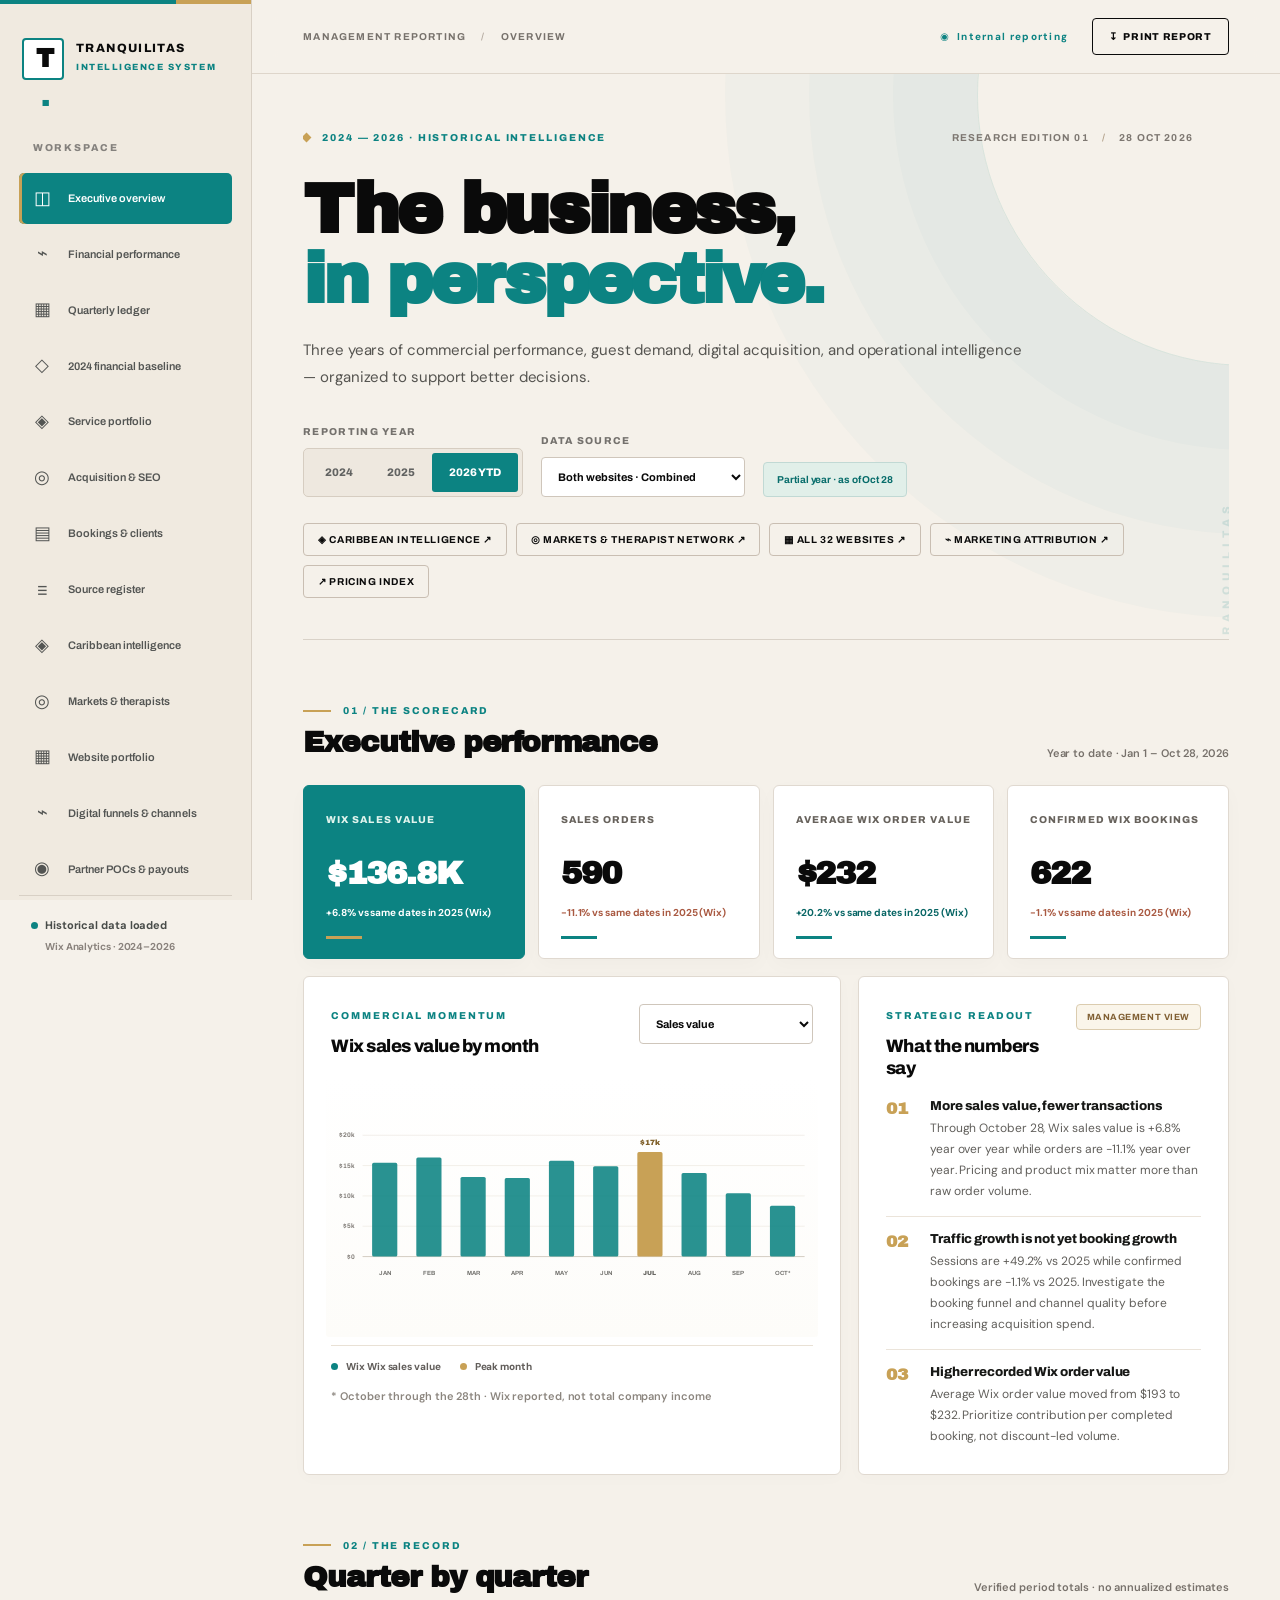
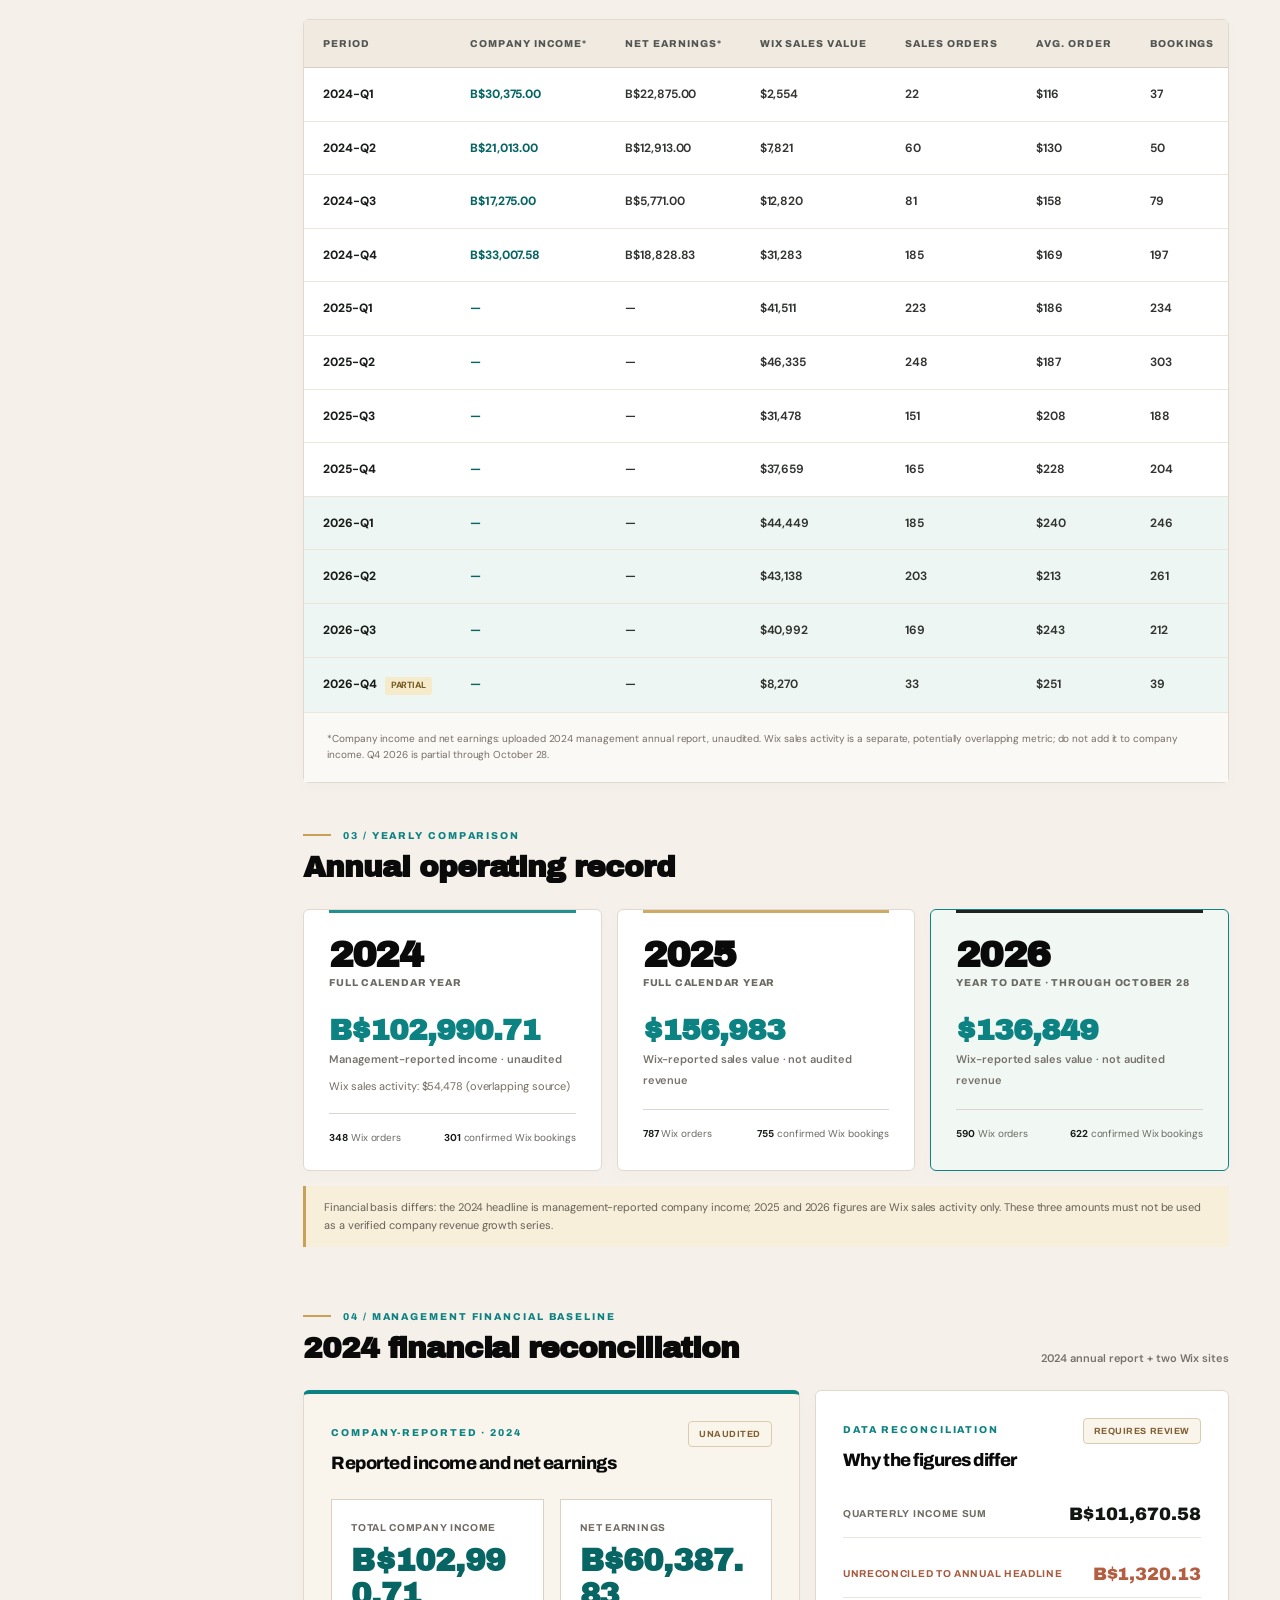
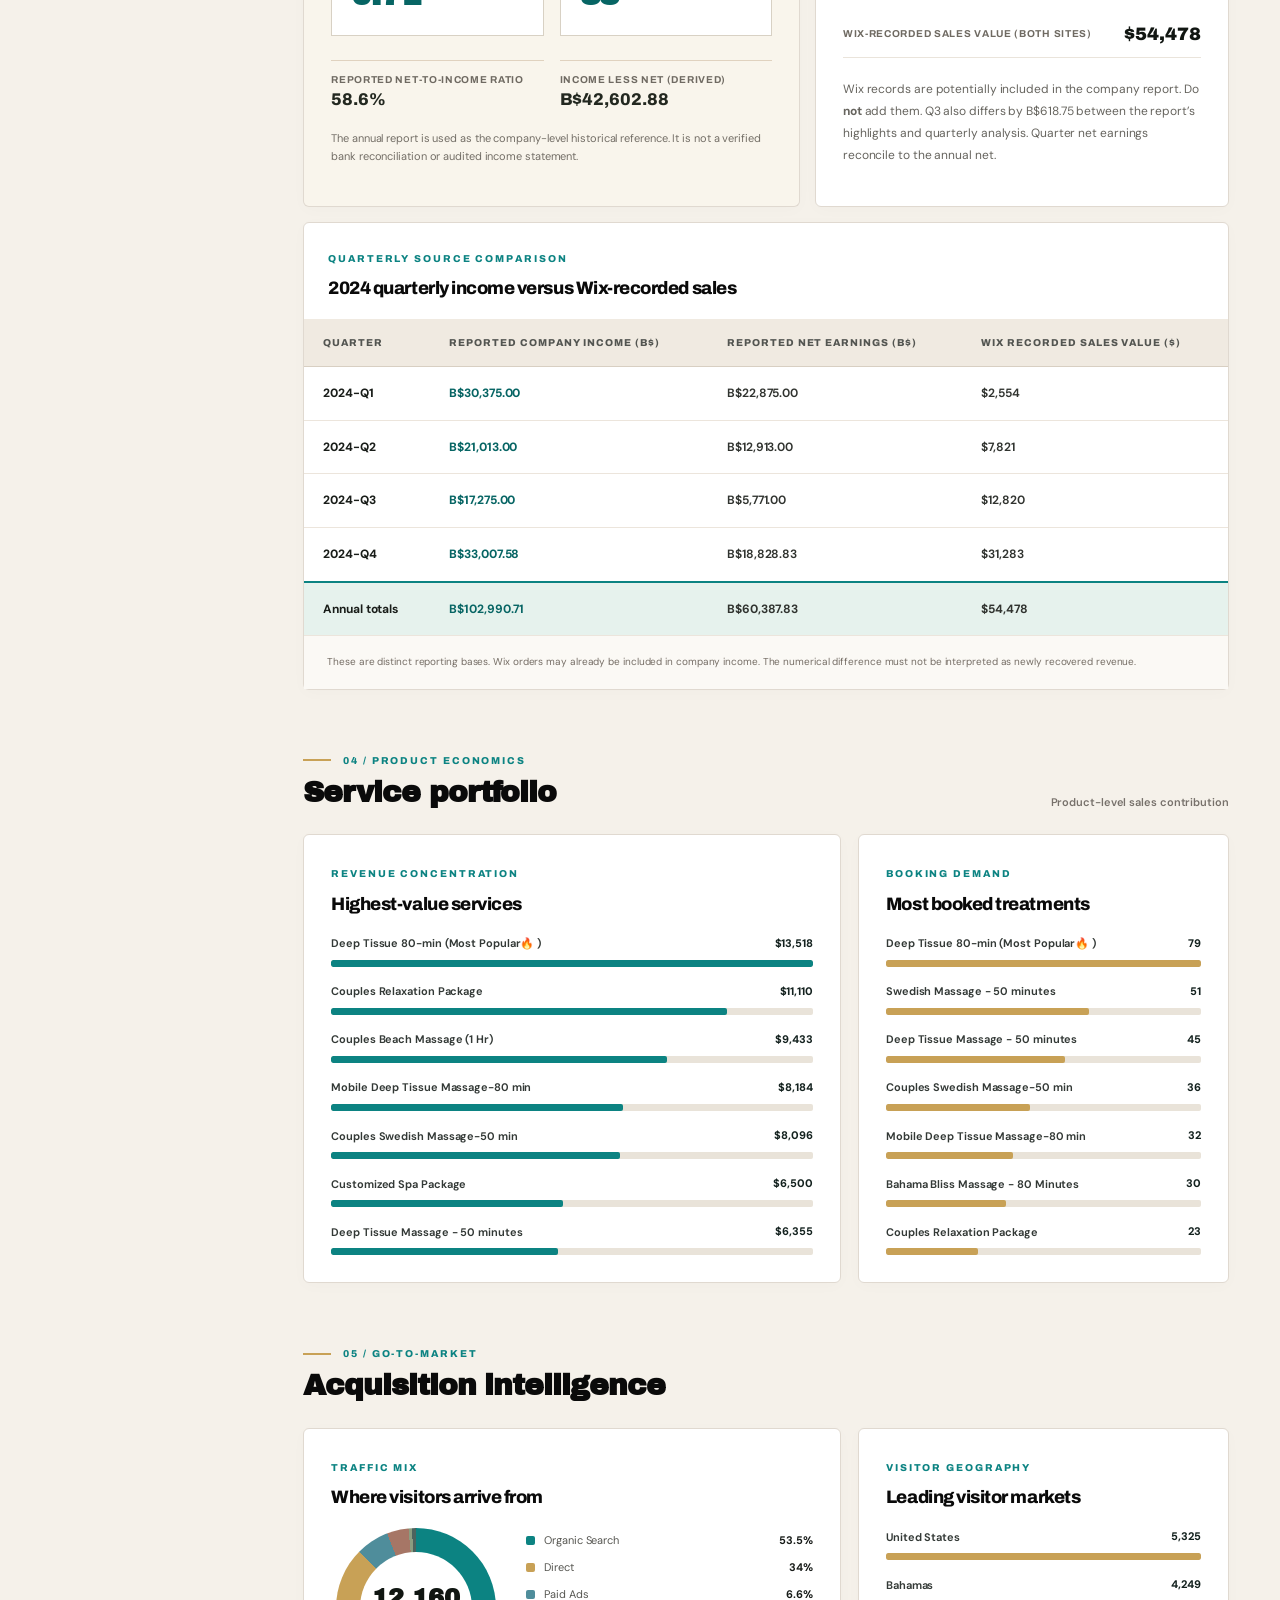
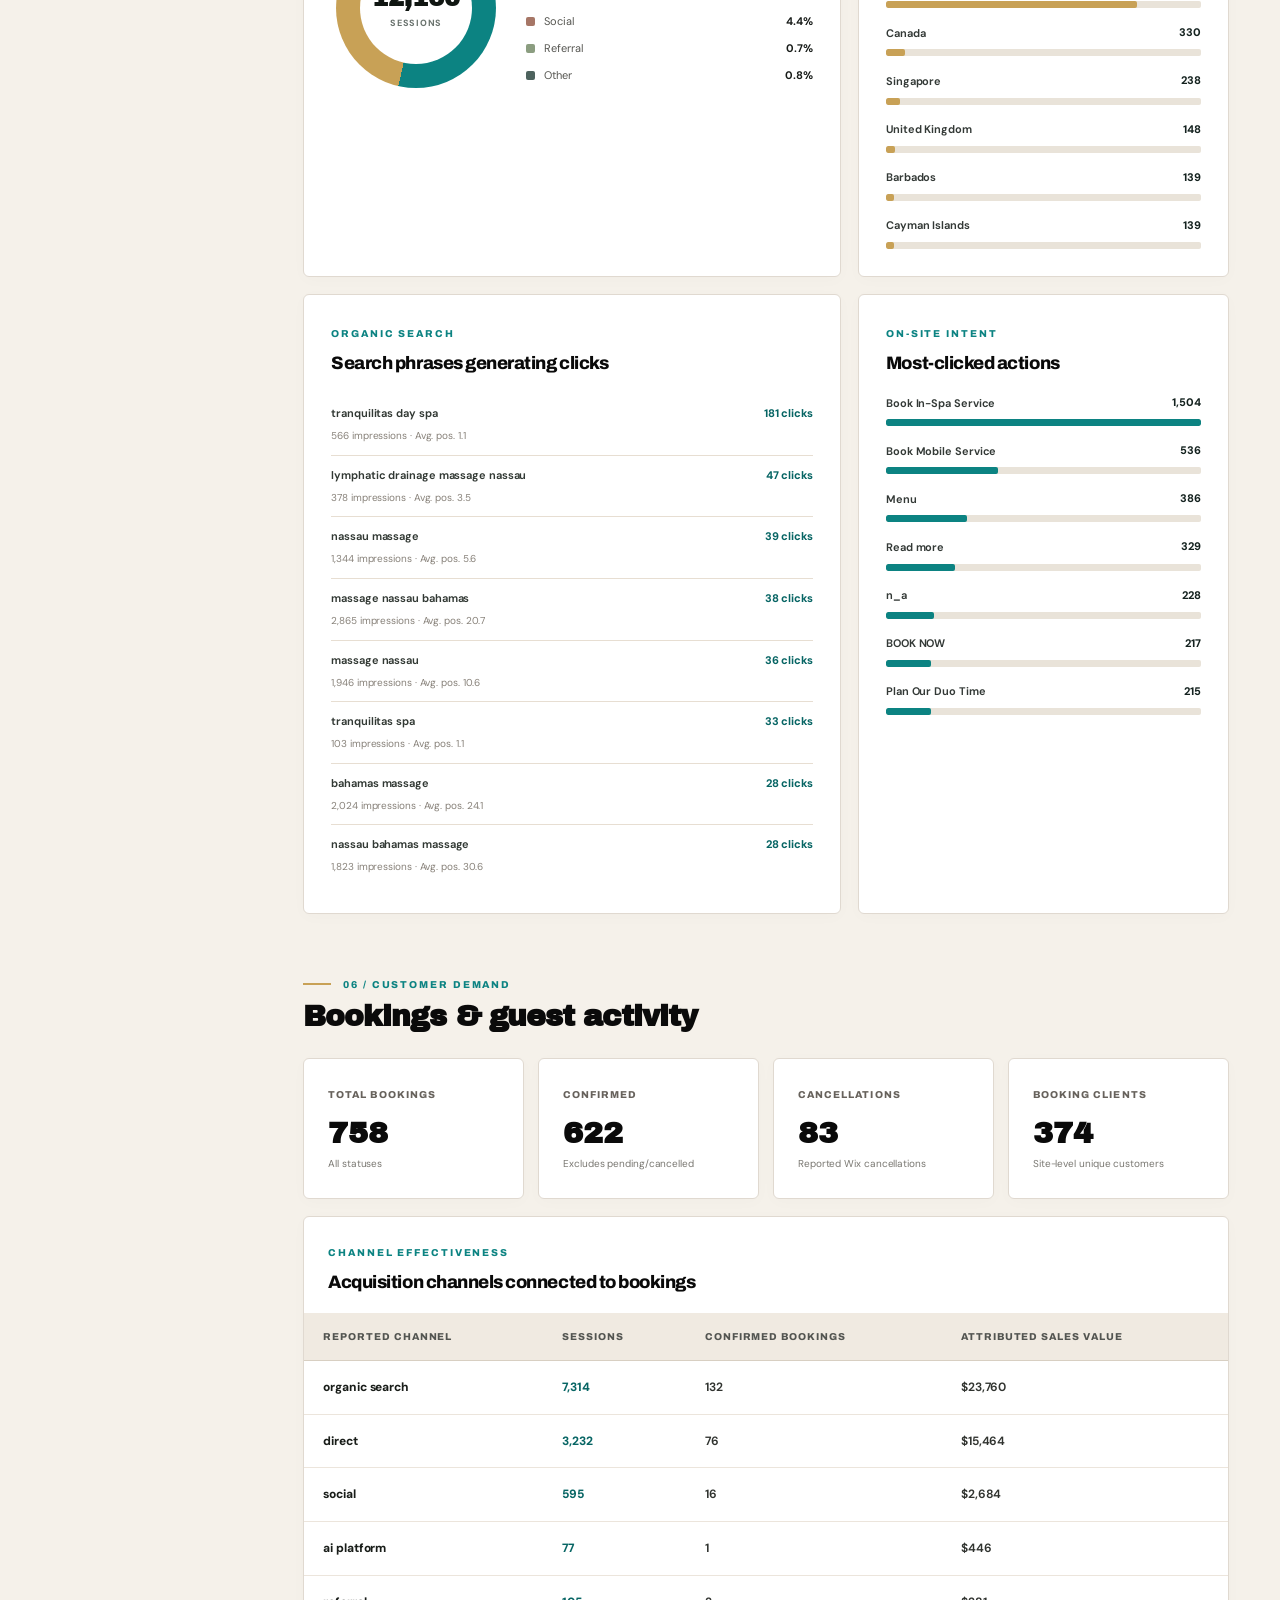
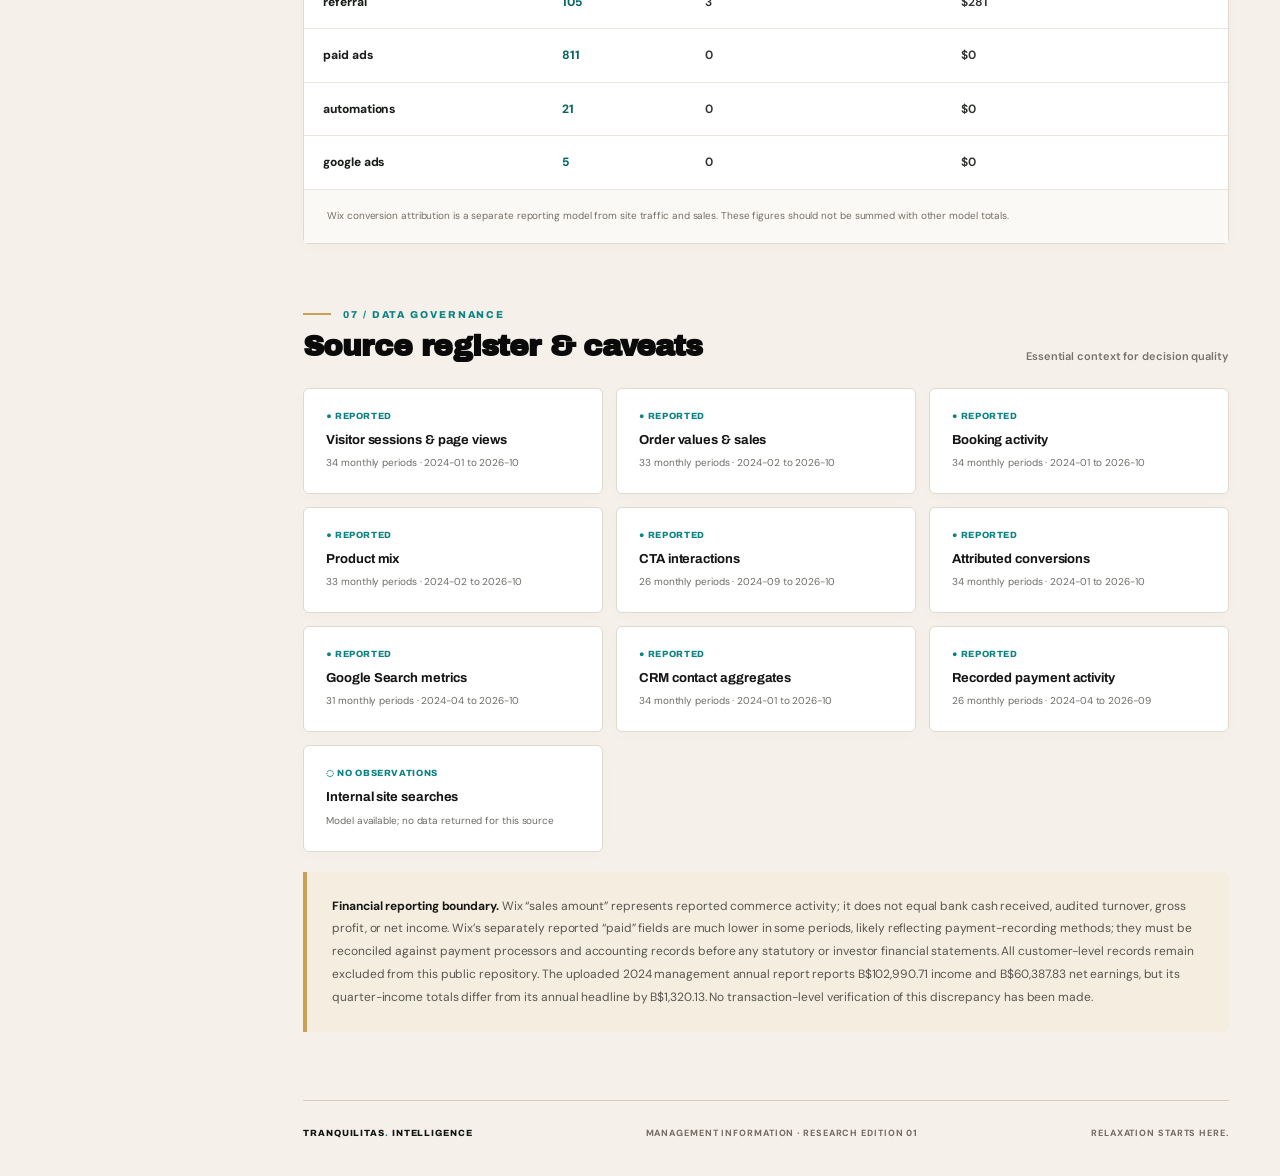
==== commit cb306709: "reports: expose 32-site portfolio and marketing funnel views in navigation" ====
--- a/index.html
+++ b/index.html
@@ -26,7 +26,7 @@
    <a class="nav-link" href="#bookings"><span class="nav-icon">▤</span> Bookings & clients</a>
    <a class="nav-link" href="#methodology"><span class="nav-icon">≡</span> Source register</a>
    <a class="nav-link" href="caribbean.html"><span class="nav-icon">◈</span> Caribbean intelligence</a>
-   <a class="nav-link" href="markets.html"><span class="nav-icon">◎</span> Markets & therapists</a><a class="nav-link" href="markets.html?market=turks_caicos#poc"><span class="nav-icon">◉</span> Partner POCs & payouts</a>
+   <a class="nav-link" href="markets.html"><span class="nav-icon">◎</span> Markets & therapists</a><a class="nav-link" href="portfolio.html"><span class="nav-icon">▦</span> Website portfolio</a><a class="nav-link" href="channels.html"><span class="nav-icon">⌁</span> Digital funnels & channels</a><a class="nav-link" href="markets.html?market=turks_caicos#poc"><span class="nav-icon">◉</span> Partner POCs & payouts</a>
   </nav>
   <div class="sidebar-bottom"><span class="status-dot"></span><span>Historical data loaded</span><small>Wix Analytics · 2024–2026</small></div>
  </aside>
@@ -38,7 +38,7 @@
     <h1>The business,<br><em>in perspective.</em></h1>
     <p>Three years of commercial performance, guest demand, digital acquisition, and operational intelligence — organized to support better decisions.</p>
     <div class="filter-bar"><div class="filter-group"><span>REPORTING YEAR</span><div class="segmented" id="yearTabs"><button type="button" data-year="2024">2024</button><button type="button" data-year="2025">2025</button><button type="button" class="selected" data-year="2026">2026 YTD</button></div></div><div class="filter-group"><label for="siteSelect">DATA SOURCE</label><select id="siteSelect"><option value="combined">Both websites · Combined</option><option value="main">Current website only</option><option value="legacy">Legacy website only</option></select></div><span id="coveragePill" class="coverage-pill">Through 28 Oct 2026</span></div>
-   <div class="region-subnav"><a href="caribbean.html">◈ Caribbean intelligence ↗</a><a href="markets.html">◎ Markets & therapist network ↗</a><a href="https://index.massagebahamas.com/" target="_blank" rel="noopener noreferrer">↗ Pricing index</a></div>
+   <div class="region-subnav"><a href="caribbean.html">◈ Caribbean intelligence ↗</a><a href="markets.html">◎ Markets & therapist network ↗</a><a href="portfolio.html">▦ All 32 websites ↗</a><a href="channels.html">⌁ Marketing attribution ↗</a><a href="https://index.massagebahamas.com/" target="_blank" rel="noopener noreferrer">↗ Pricing index</a></div>
    </header>
    <div id="loading" class="loading"><div class="loading-spinner"></div>Loading historical Wix reporting snapshots…</div>
    <div id="dashboard" hidden>
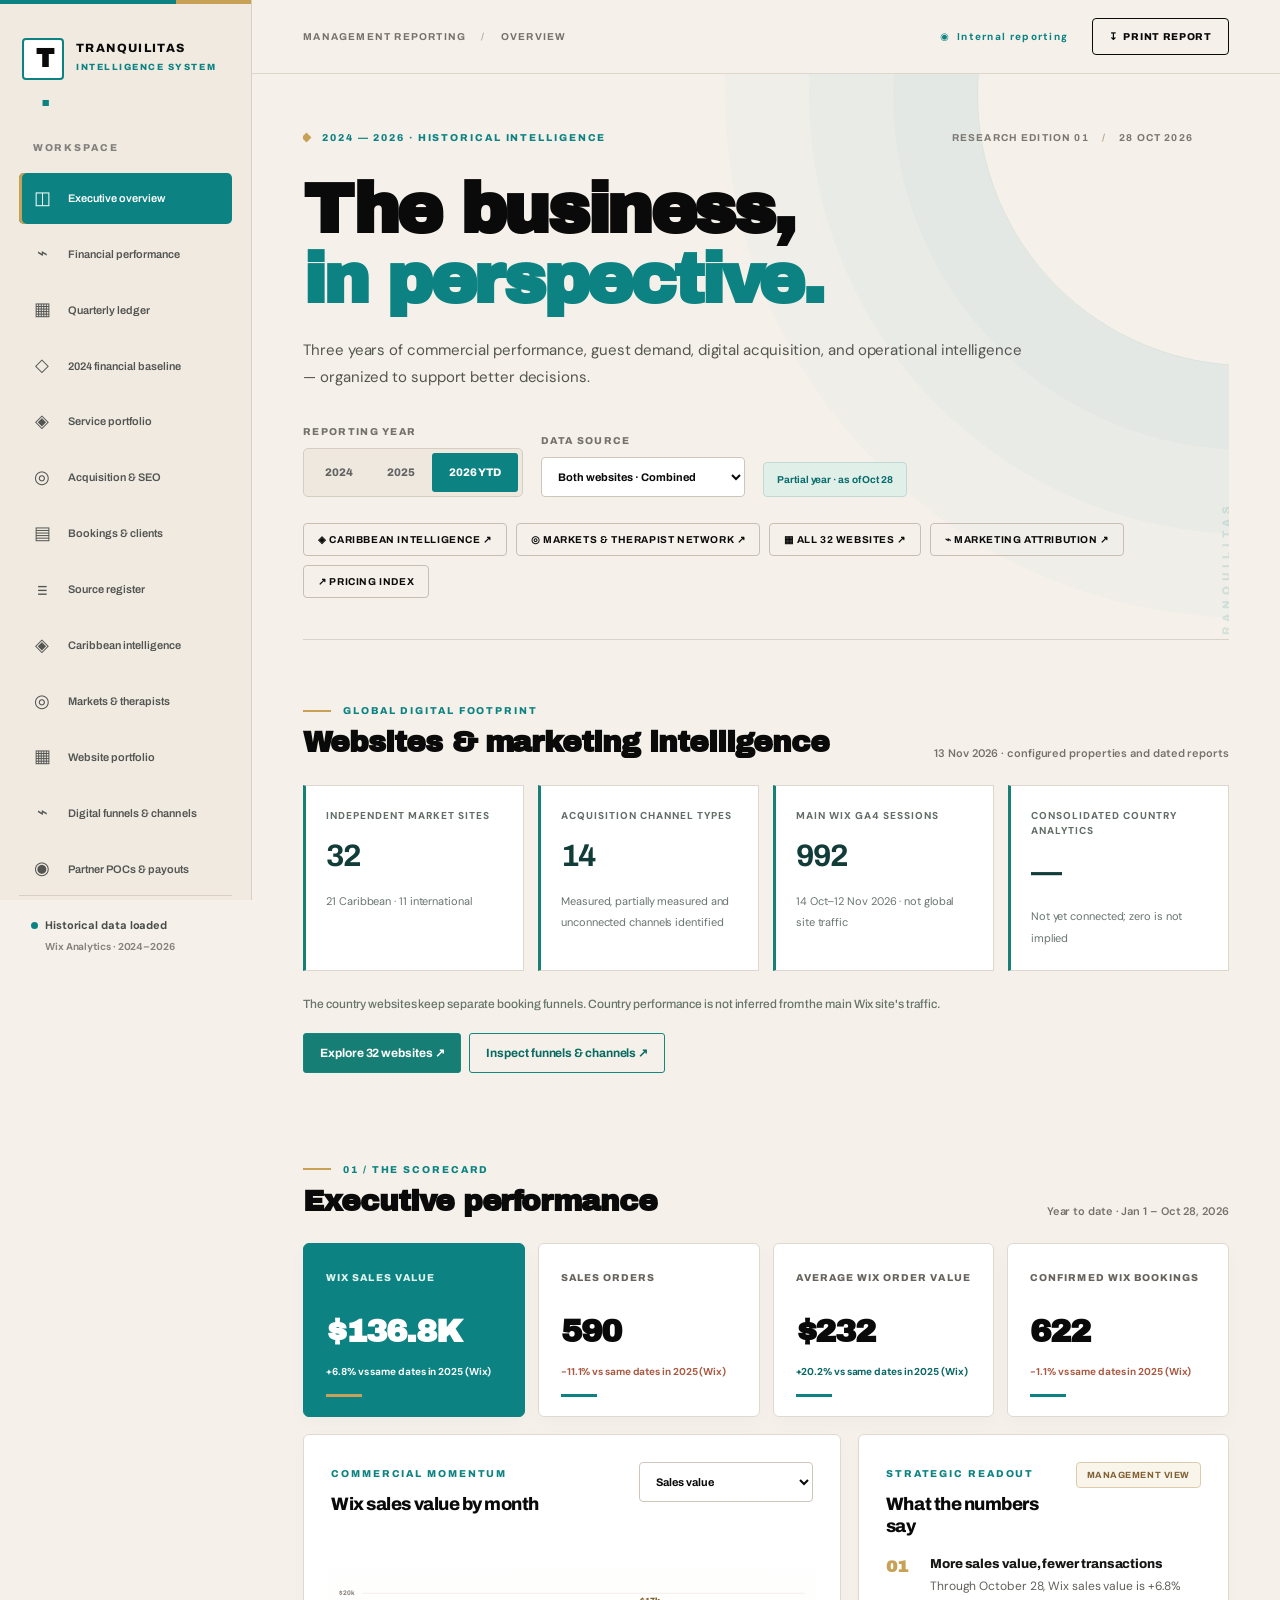
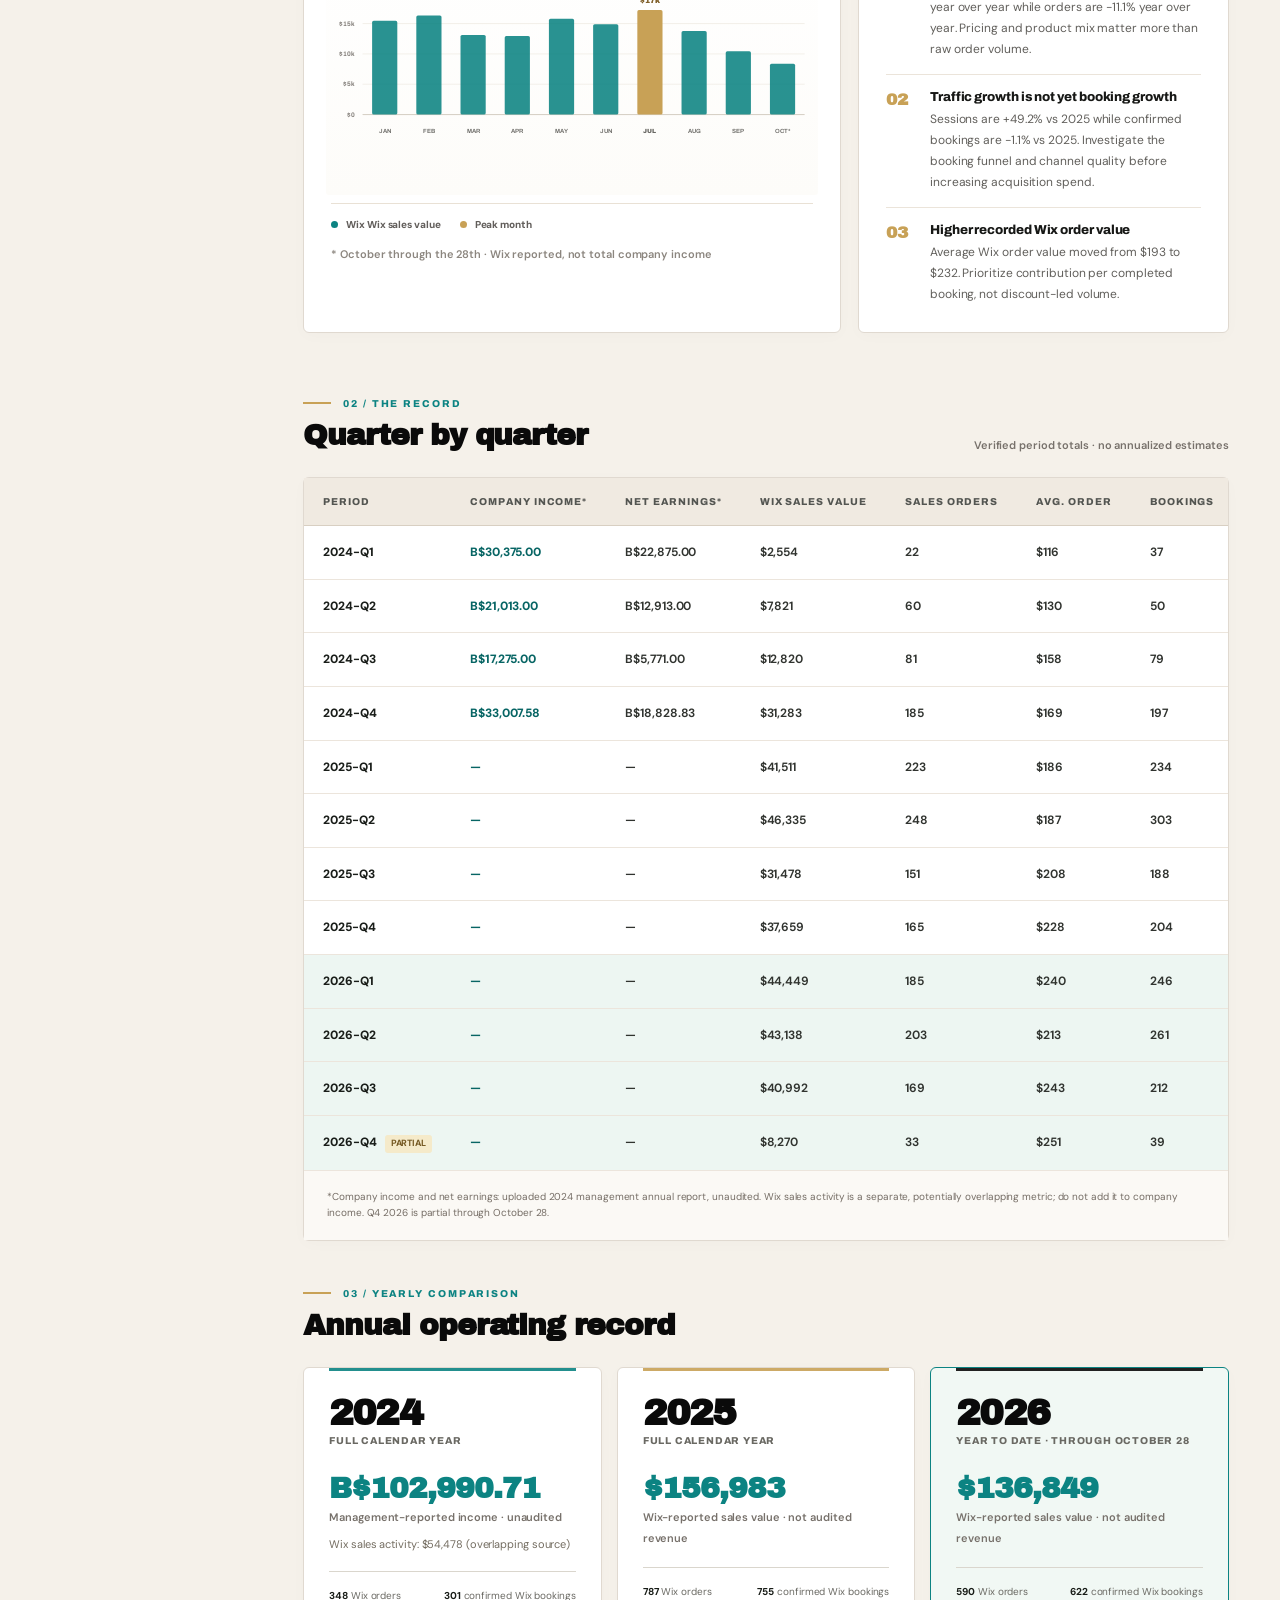
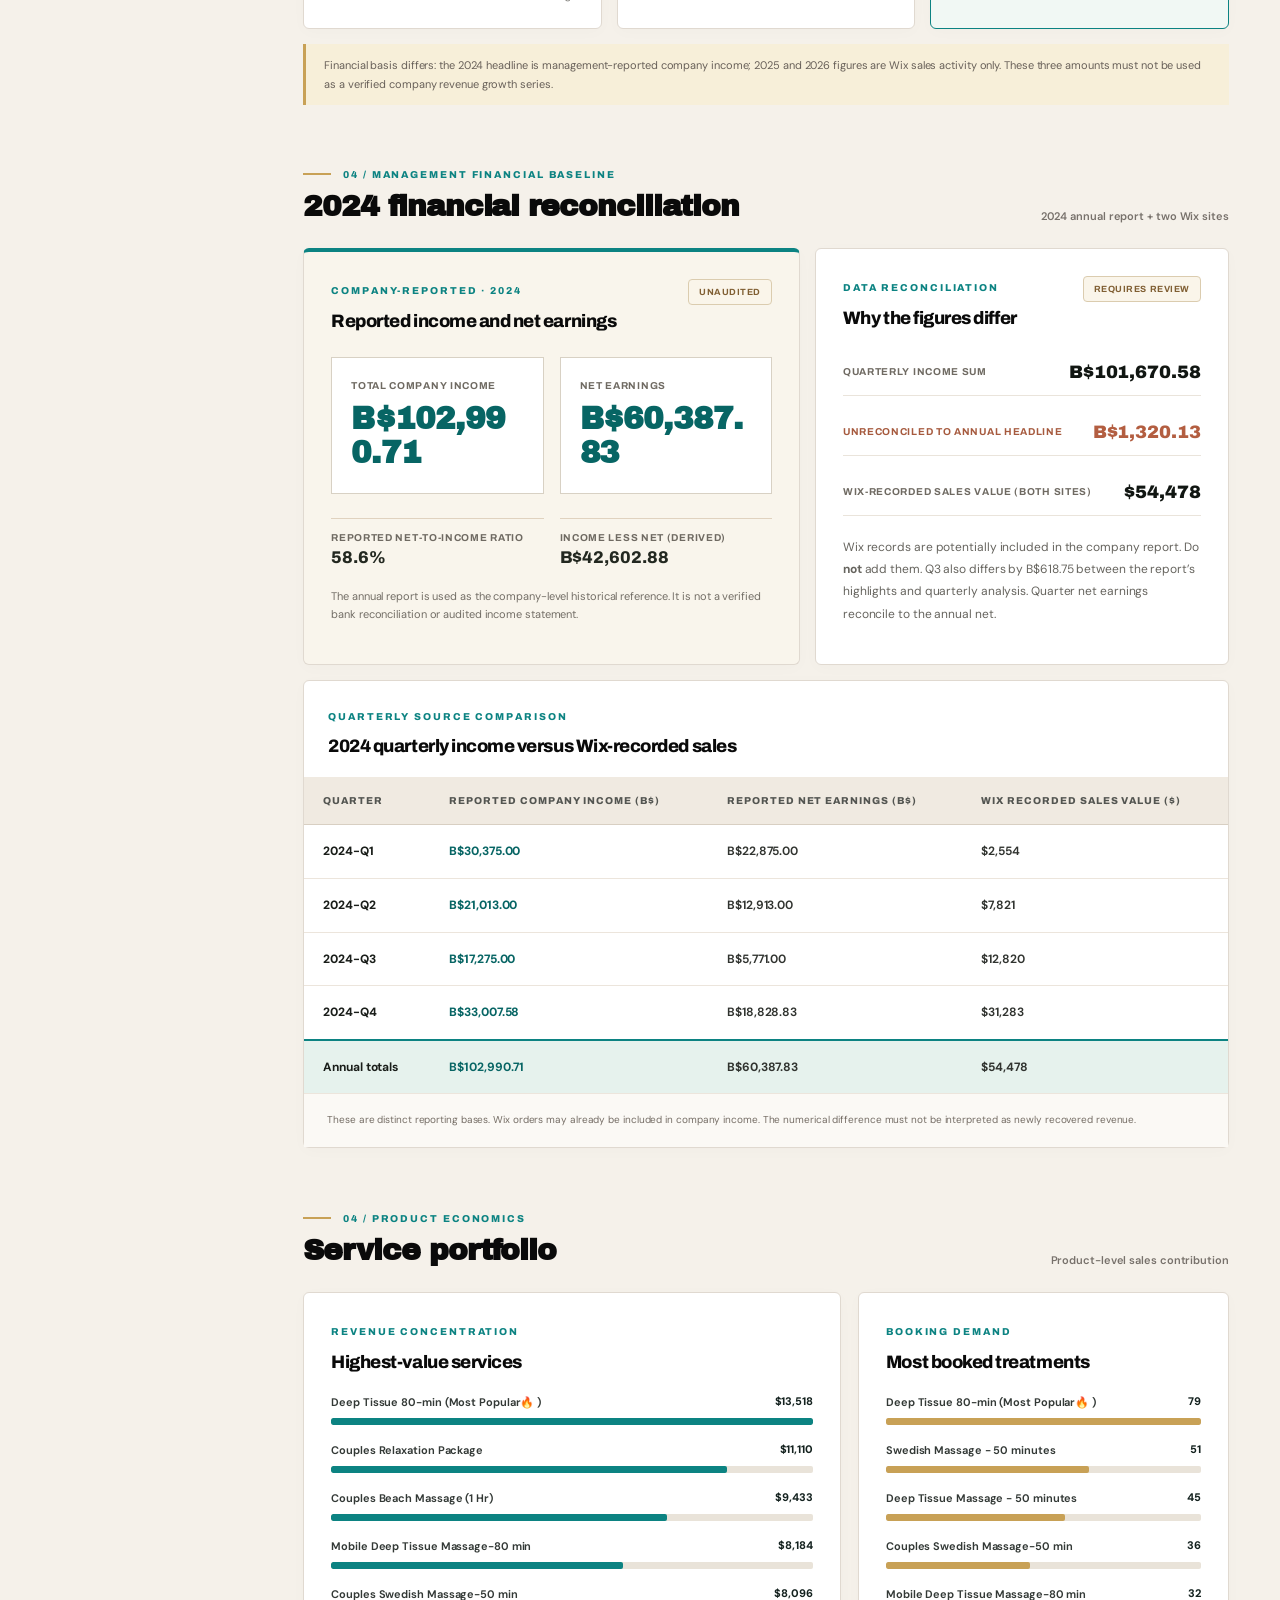
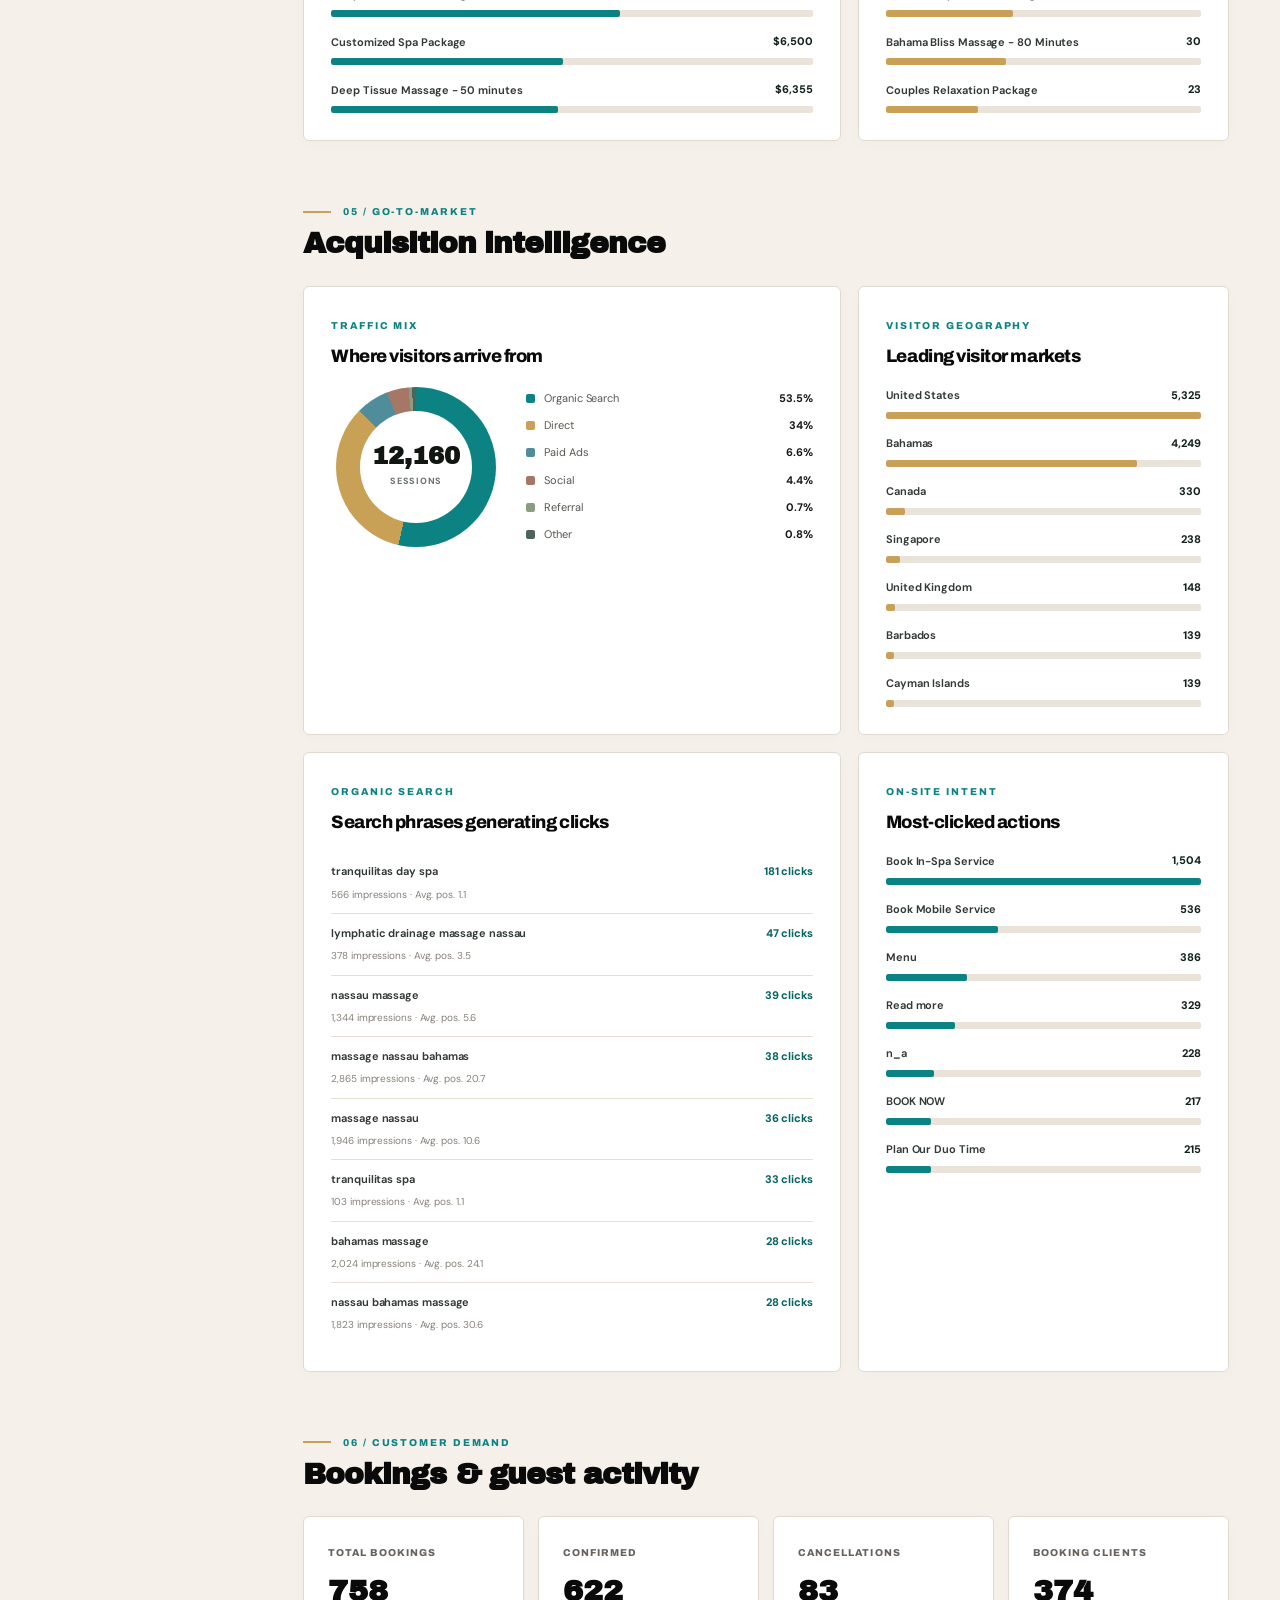
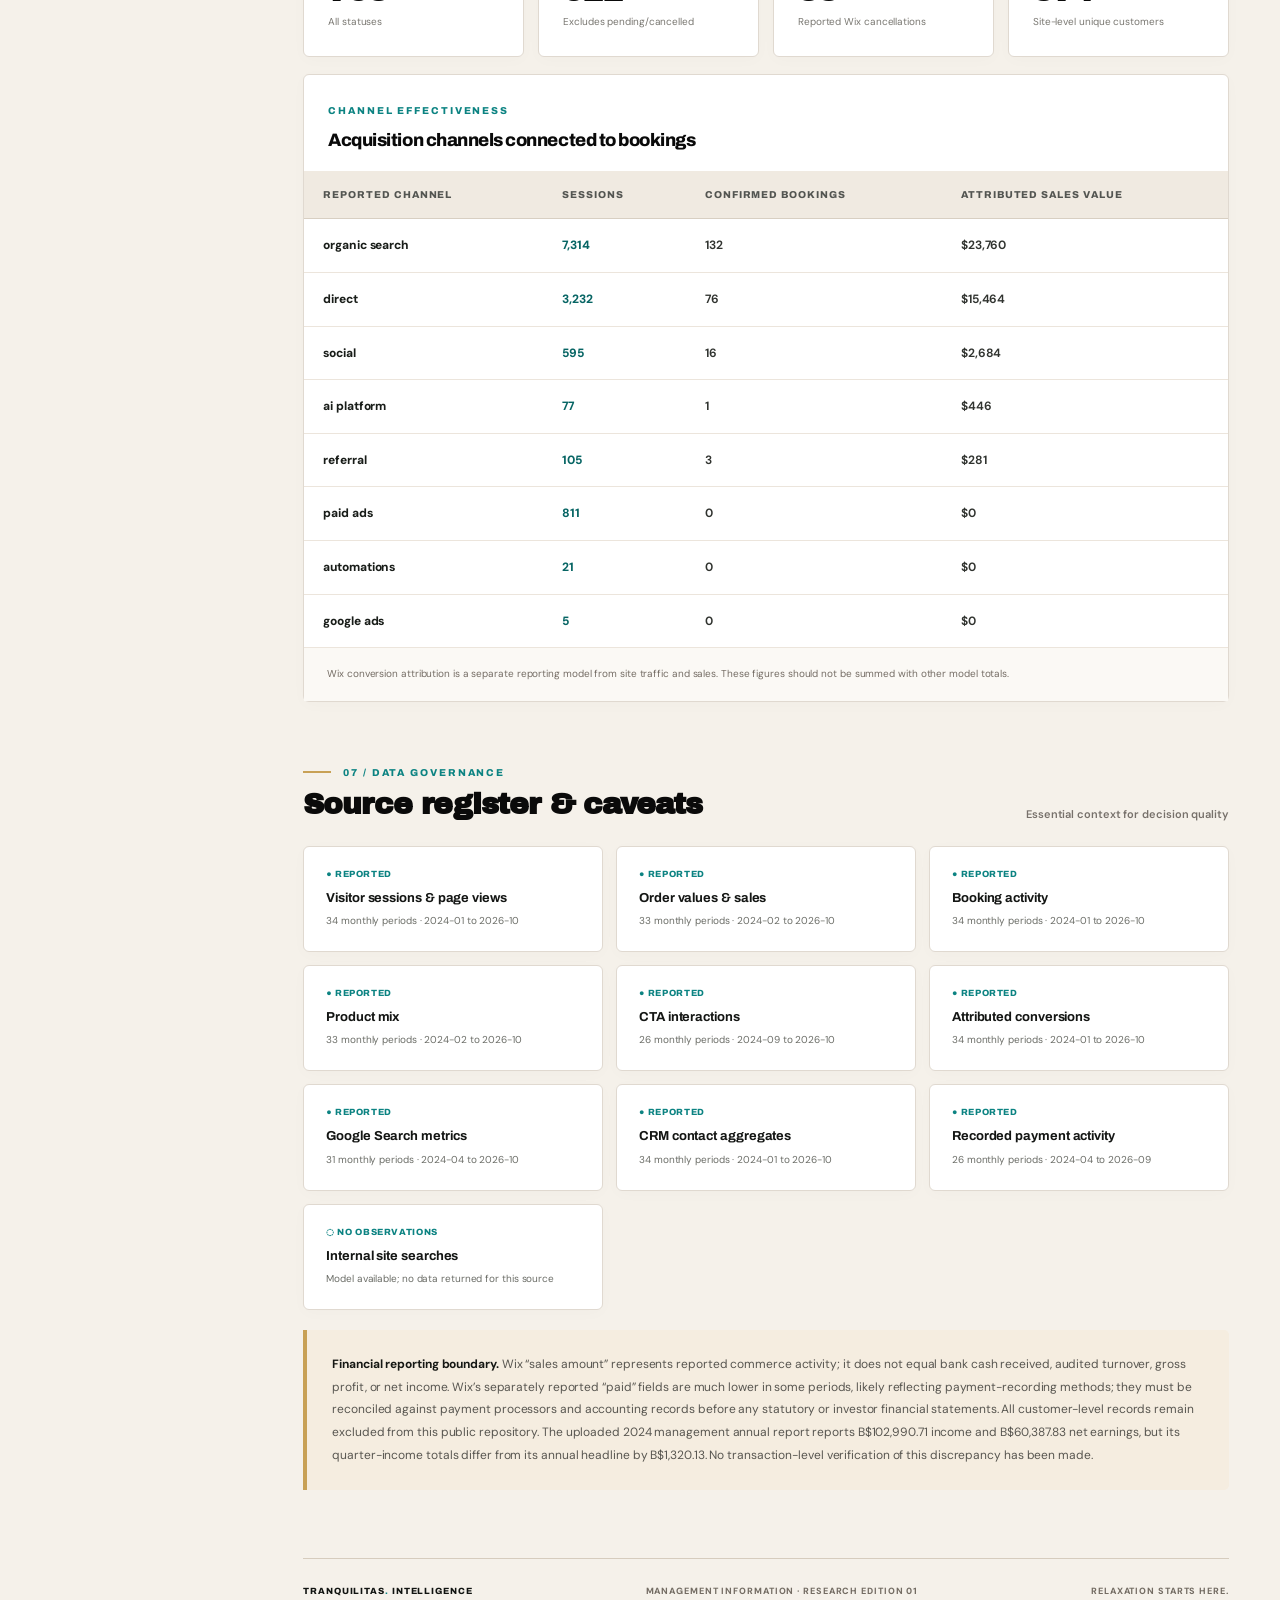
==== commit 26b26e55: "reports: surface global portfolio and marketing status on executive overview" ====
--- a/index.html
+++ b/index.html
@@ -9,7 +9,7 @@
 <link rel="preconnect" href="https://fonts.googleapis.com">
 <link rel="preconnect" href="https://fonts.gstatic.com" crossorigin>
 <link href="https://fonts.googleapis.com/css2?family=Archivo+Black&family=Archivo:wght@400;500;600;700;800;900&family=DM+Sans:wght@400;500;600;700&display=swap" rel="stylesheet">
-<link rel="stylesheet" href="assets/styles.css"><link rel="stylesheet" href="assets/region.css"><link rel="stylesheet" href="assets/brand.css">
+<link rel="stylesheet" href="assets/styles.css"><link rel="stylesheet" href="assets/region.css"><link rel="stylesheet" href="assets/brand.css"><link rel="stylesheet" href="assets/digital.css">
 </head>
 <body>
 <div id="app" class="app">
@@ -40,7 +40,7 @@
     <div class="filter-bar"><div class="filter-group"><span>REPORTING YEAR</span><div class="segmented" id="yearTabs"><button type="button" data-year="2024">2024</button><button type="button" data-year="2025">2025</button><button type="button" class="selected" data-year="2026">2026 YTD</button></div></div><div class="filter-group"><label for="siteSelect">DATA SOURCE</label><select id="siteSelect"><option value="combined">Both websites · Combined</option><option value="main">Current website only</option><option value="legacy">Legacy website only</option></select></div><span id="coveragePill" class="coverage-pill">Through 28 Oct 2026</span></div>
    <div class="region-subnav"><a href="caribbean.html">◈ Caribbean intelligence ↗</a><a href="markets.html">◎ Markets & therapist network ↗</a><a href="portfolio.html">▦ All 32 websites ↗</a><a href="channels.html">⌁ Marketing attribution ↗</a><a href="https://index.massagebahamas.com/" target="_blank" rel="noopener noreferrer">↗ Pricing index</a></div>
    </header>
-   <div id="loading" class="loading"><div class="loading-spinner"></div>Loading historical Wix reporting snapshots…</div>
+   <section class="section" id="digital-footprint"><div class="section-head"><div><span class="section-index">GLOBAL DIGITAL FOOTPRINT</span><h2>Websites & marketing intelligence</h2></div><span class="subtle">13 Nov 2026 · configured properties and dated reports</span></div><div class="dp-kpis"><div class="dp-kpi"><small>Independent market sites</small><strong>32</strong><span>21 Caribbean · 11 international</span></div><div class="dp-kpi"><small>Acquisition channel types</small><strong>14</strong><span>Measured, partially measured and unconnected channels identified</span></div><div class="dp-kpi"><small>Main Wix GA4 sessions</small><strong>992</strong><span>14 Oct–12 Nov 2026 · not global site traffic</span></div><div class="dp-kpi"><small>Consolidated country analytics</small><strong>—</strong><span>Not yet connected; zero is not implied</span></div></div><div class="dp-banner"><span class="dp-muted">The country websites keep separate booking funnels. Country performance is not inferred from the main Wix site's traffic.</span><div style="display:flex;flex-wrap:wrap;gap:8px"><a class="dp-action" href="portfolio.html">Explore 32 websites ↗</a><a class="dp-action outline" href="channels.html">Inspect funnels & channels ↗</a></div></div></section><div id="loading" class="loading"><div class="loading-spinner"></div>Loading historical Wix reporting snapshots…</div>
    <div id="dashboard" hidden>
     <section class="section" id="performance">
       <div class="section-head"><div><span class="section-index">01 / THE SCORECARD</span><h2>Executive performance</h2></div><span id="periodDescription" class="subtle">Year to date · 2026</span></div>
--- a/assets/digital.css
+++ b/assets/digital.css
@@ -0,0 +1,54 @@
+/* Digital portfolio and acquisition-report views. Uses existing Tranquilitas typography/palette. */
+.dp-banner{display:flex;justify-content:space-between;gap:18px;align-items:center;flex-wrap:wrap;margin:20px 0 26px}
+.dp-kpis{display:grid;grid-template-columns:repeat(4,minmax(0,1fr));gap:14px;margin:16px 0 24px}
+.dp-kpi{padding:22px 20px;background:#fff;border:1px solid #ddd7cf;border-left:3px solid #167f76;min-height:112px}
+.dp-kpi small{display:block;color:#626e66;font-size:10px;font-weight:800;letter-spacing:.1em;text-transform:uppercase}
+.dp-kpi strong{display:block;font-family:'Archivo',sans-serif;font-size:31px;letter-spacing:-.04em;margin:9px 0;color:#113c38}
+.dp-kpi span{color:#68746e;font-size:11px;line-height:1.4}
+.dp-controls{display:flex;align-items:center;flex-wrap:wrap;gap:12px;margin:0 0 24px}
+.dp-controls input,.dp-controls select{min-width:190px;background:#fff;color:#1b332e;border:1px solid #cfc8bd;border-radius:3px;padding:12px 13px;font:600 13px 'Archivo',sans-serif}
+.dp-controls input{flex:1;min-width:230px}
+.dp-action{border:1px solid #15877c;background:#167e75;color:white;display:inline-flex;align-items:center;justify-content:center;padding:12px 16px;border-radius:3px;font:700 12px 'Archivo',sans-serif;text-decoration:none;cursor:pointer}
+.dp-action:hover{background:#075951;color:white}.dp-action.outline{background:transparent;color:#096b62}.dp-action.outline:hover{background:#e1f1ea}
+.dp-muted{color:#67746b;font:500 12px/1.6 'Archivo',sans-serif}
+.dp-grid{display:grid;grid-template-columns:repeat(3,minmax(0,1fr));gap:14px}
+.dp-card{background:white;border:1px solid #dfd7cc;display:flex;flex-direction:column;min-width:0;padding:22px;border-radius:4px;box-shadow:0 3px 12px rgba(8,26,20,.025)}
+.dp-card header{display:flex;justify-content:space-between;gap:8px;align-items:flex-start}
+.dp-card h3{font:800 19px/1.2 'Archivo',sans-serif;color:#152f2b;margin:9px 0 4px}
+.dp-card .host{display:block;font:600 11px/1.5 'Archivo',sans-serif;color:#0b766e;overflow-wrap:anywhere}
+.dp-card p{font:500 12px/1.6 'Archivo',sans-serif;color:#5b655e;margin:12px 0 7px}
+.dp-tag{display:inline-flex;padding:5px 8px;font:800 9px/1.3 'Archivo',sans-serif;letter-spacing:.055em;text-transform:uppercase;border:1px solid #bad3c7;color:#14665b;background:#e8f3eb;border-radius:2px}
+.dp-tag.pending{border-color:#dfd2b2;color:#776038;background:#faf3e5}
+.dp-meta{display:grid;grid-template-columns:1fr;gap:7px;padding-top:11px;border-top:1px solid #e8e2d9;margin-top:auto;font:500 11px/1.5 'Archivo',sans-serif;color:#58665e}
+.dp-meta b{color:#223e36}.dp-card-actions{display:flex;gap:8px;flex-wrap:wrap;margin-top:17px}.dp-card-actions .dp-action{font-size:10px;padding:9px 12px}
+.dp-table-wrap{width:100%;overflow:auto;border:1px solid #e2dbd0;background:#fff}
+.dp-table{border-collapse:collapse;width:100%;font:500 12px/1.5 'Archivo',sans-serif;color:#2a443b}
+.dp-table th{text-align:left;background:#eef3ed;color:#29574e;font-size:10px;text-transform:uppercase;letter-spacing:.04em}
+.dp-table th,.dp-table td{padding:12px 13px;border-bottom:1px solid #e8e2d8;vertical-align:top}
+.dp-table tr:last-child td{border-bottom:0}
+.dp-table td strong{font-weight:800;color:#182f2b}
+.dp-table td a{color:#11665c;text-decoration:underline;text-underline-offset:3px}
+.dp-bar{height:7px;background:#e5e9e3;min-width:110px;position:relative}
+.dp-bar span{display:block;height:100%;background:#118577}
+.dp-funnel-grid{display:grid;grid-template-columns:repeat(5,minmax(0,1fr));gap:10px;margin:20px 0 15px}
+.dp-step{padding:20px 14px;background:#fff;border-top:3px solid #0e8478;border-left:1px solid #dbd6ca;border-right:1px solid #dbd6ca;border-bottom:1px solid #dbd6ca}
+.dp-step small{font:800 10px 'Archivo',sans-serif;color:#43847b}.dp-step h4{font:800 15px/1.3 'Archivo',sans-serif;color:#20372e;margin:10px 0}
+.dp-step p{font:500 12px/1.55 'Archivo',sans-serif;color:#5d6b63;margin:0}
+.dp-stage-note{font-size:12px;line-height:1.7;color:#59685f;max-width:920px}
+.dp-empty{padding:25px;background:#f0ebe3;border:1px dashed #a8a7a0;color:#58675f}
+.dp-section-label{display:flex;justify-content:space-between;align-items:baseline;gap:12px;margin:12px 0 19px;flex-wrap:wrap}
+.dp-section-label h2{font:800 clamp(23px,3vw,32px)/1.1 'Archivo',sans-serif;color:#152d25;margin:0}
+.dp-intel{display:grid;grid-template-columns:repeat(2,minmax(0,1fr));gap:16px}
+.dp-warning{font:500 12px/1.75 'Archivo',sans-serif;color:#5c624f;background:#fff8e9;border-left:3px solid #c6a56c;padding:15px 19px;margin:15px 0}
+.dp-mini{background:#fff;border:1px solid #e0d7cd;padding:18px;min-width:0}
+.dp-mini h3{font:800 15px 'Archivo',sans-serif;color:#173e34;margin:2px 0 10px}
+.dp-mini p{font:500 12px/1.65 'Archivo',sans-serif;color:#607065;margin:5px 0}
+.dp-mini a{color:#0f7666;text-decoration:underline;overflow-wrap:anywhere}
+.dp-channel-item{border:1px solid #dfd8cd;background:#fff;padding:19px 20px;margin-bottom:12px}
+.dp-channel-item h3{font:800 16px 'Archivo',sans-serif;color:#163c32;margin:0 0 5px}.dp-channel-item p{margin:7px 0;font:500 12px/1.7 'Archivo',sans-serif;color:#59675e}
+.dp-channel-item strong{font-weight:800;color:#234940}
+.dp-small-link{color:#11675d;text-decoration:underline;font-weight:800}
+@media(max-width:1180px){.dp-grid{grid-template-columns:repeat(2,minmax(0,1fr))}.dp-funnel-grid{grid-template-columns:repeat(3,minmax(0,1fr))}}
+@media(max-width:820px){.dp-kpis{grid-template-columns:repeat(2,minmax(0,1fr))}.dp-funnel-grid{grid-template-columns:repeat(2,minmax(0,1fr))}.dp-intel{grid-template-columns:1fr}}
+@media(max-width:560px){.dp-grid,.dp-funnel-grid{grid-template-columns:1fr}.dp-kpis{gap:7px}.dp-kpi{padding:15px;min-height:102px}.dp-kpi strong{font-size:26px}.dp-controls{align-items:stretch}.dp-controls input,.dp-controls select,.dp-controls button{width:100%;min-width:0}.dp-table{min-width:625px}.dp-card{padding:17px}.dp-card-actions .dp-action{flex:1}}
+@media print{.dp-controls,.dp-card-actions,.dp-action{display:none!important}.dp-card,.dp-kpi,.dp-mini,.dp-channel-item{break-inside:avoid;box-shadow:none}.dp-grid{grid-template-columns:repeat(3,minmax(0,1fr))}}
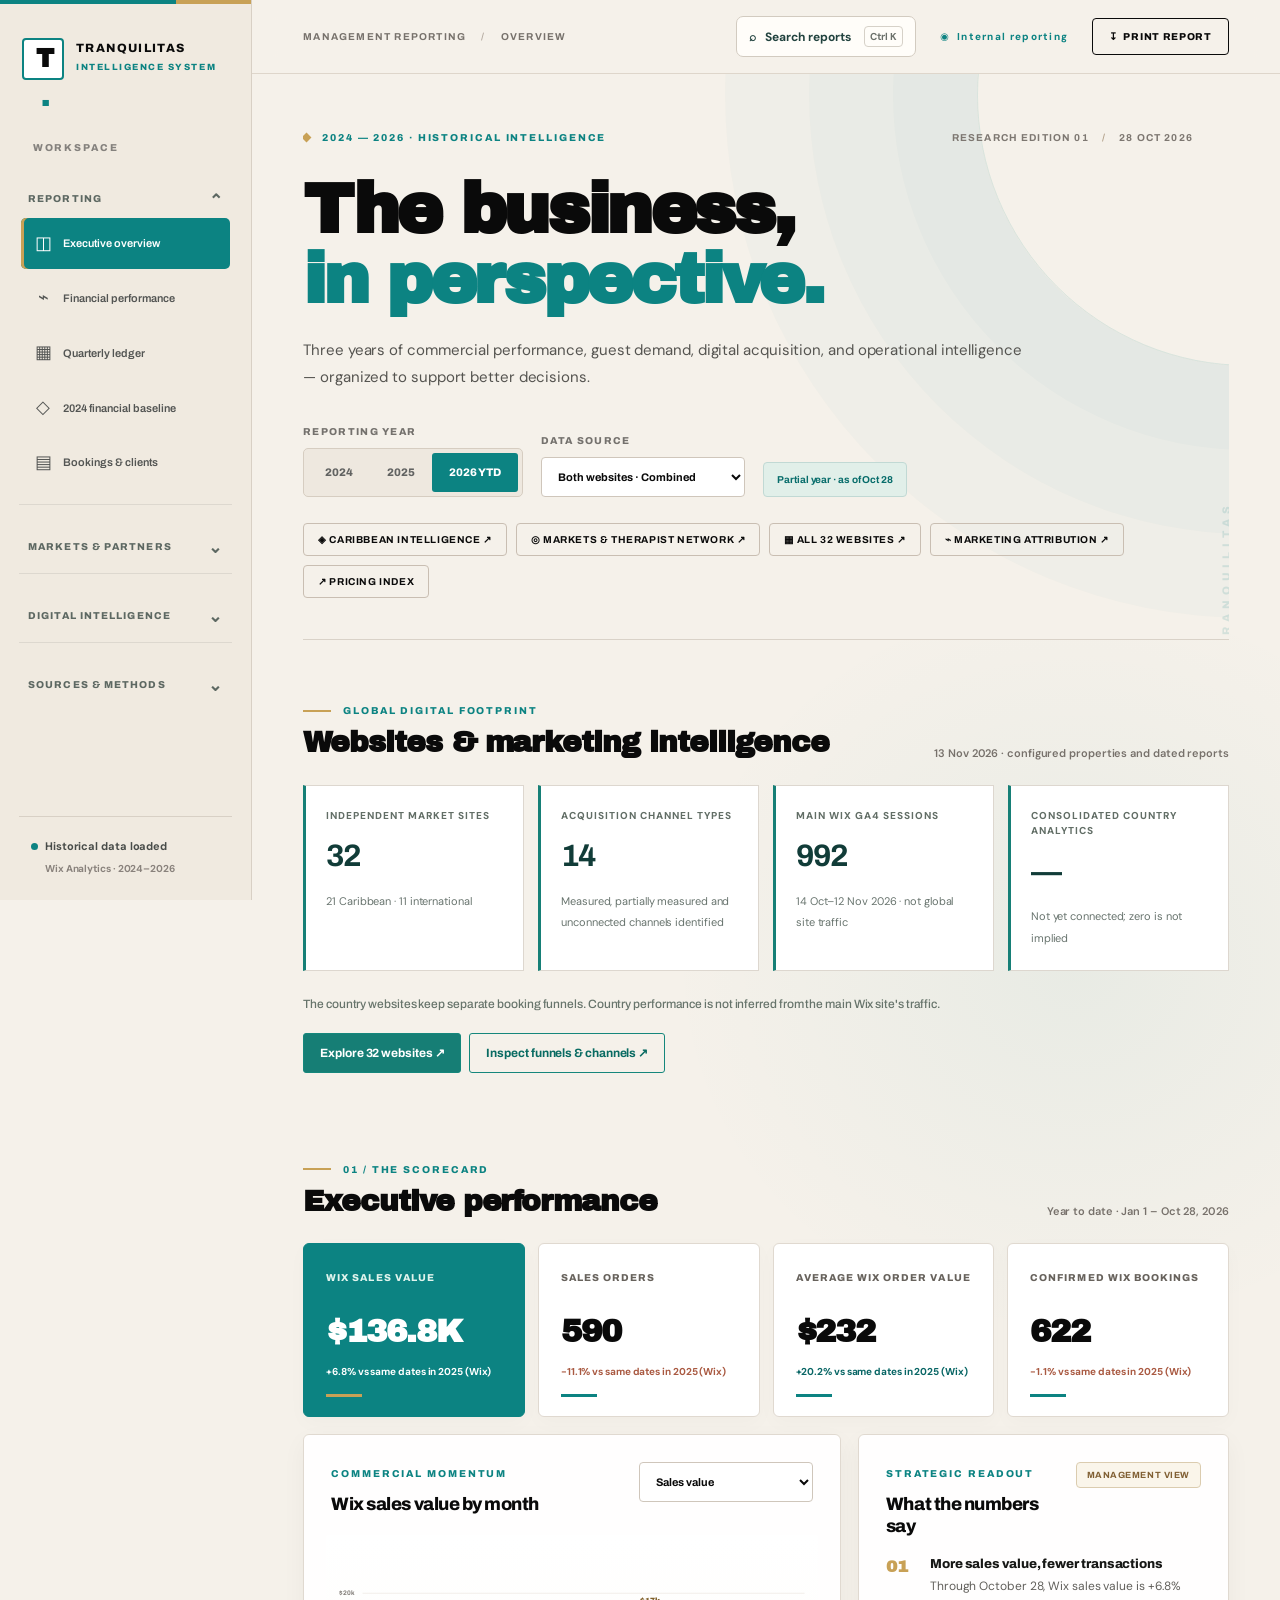
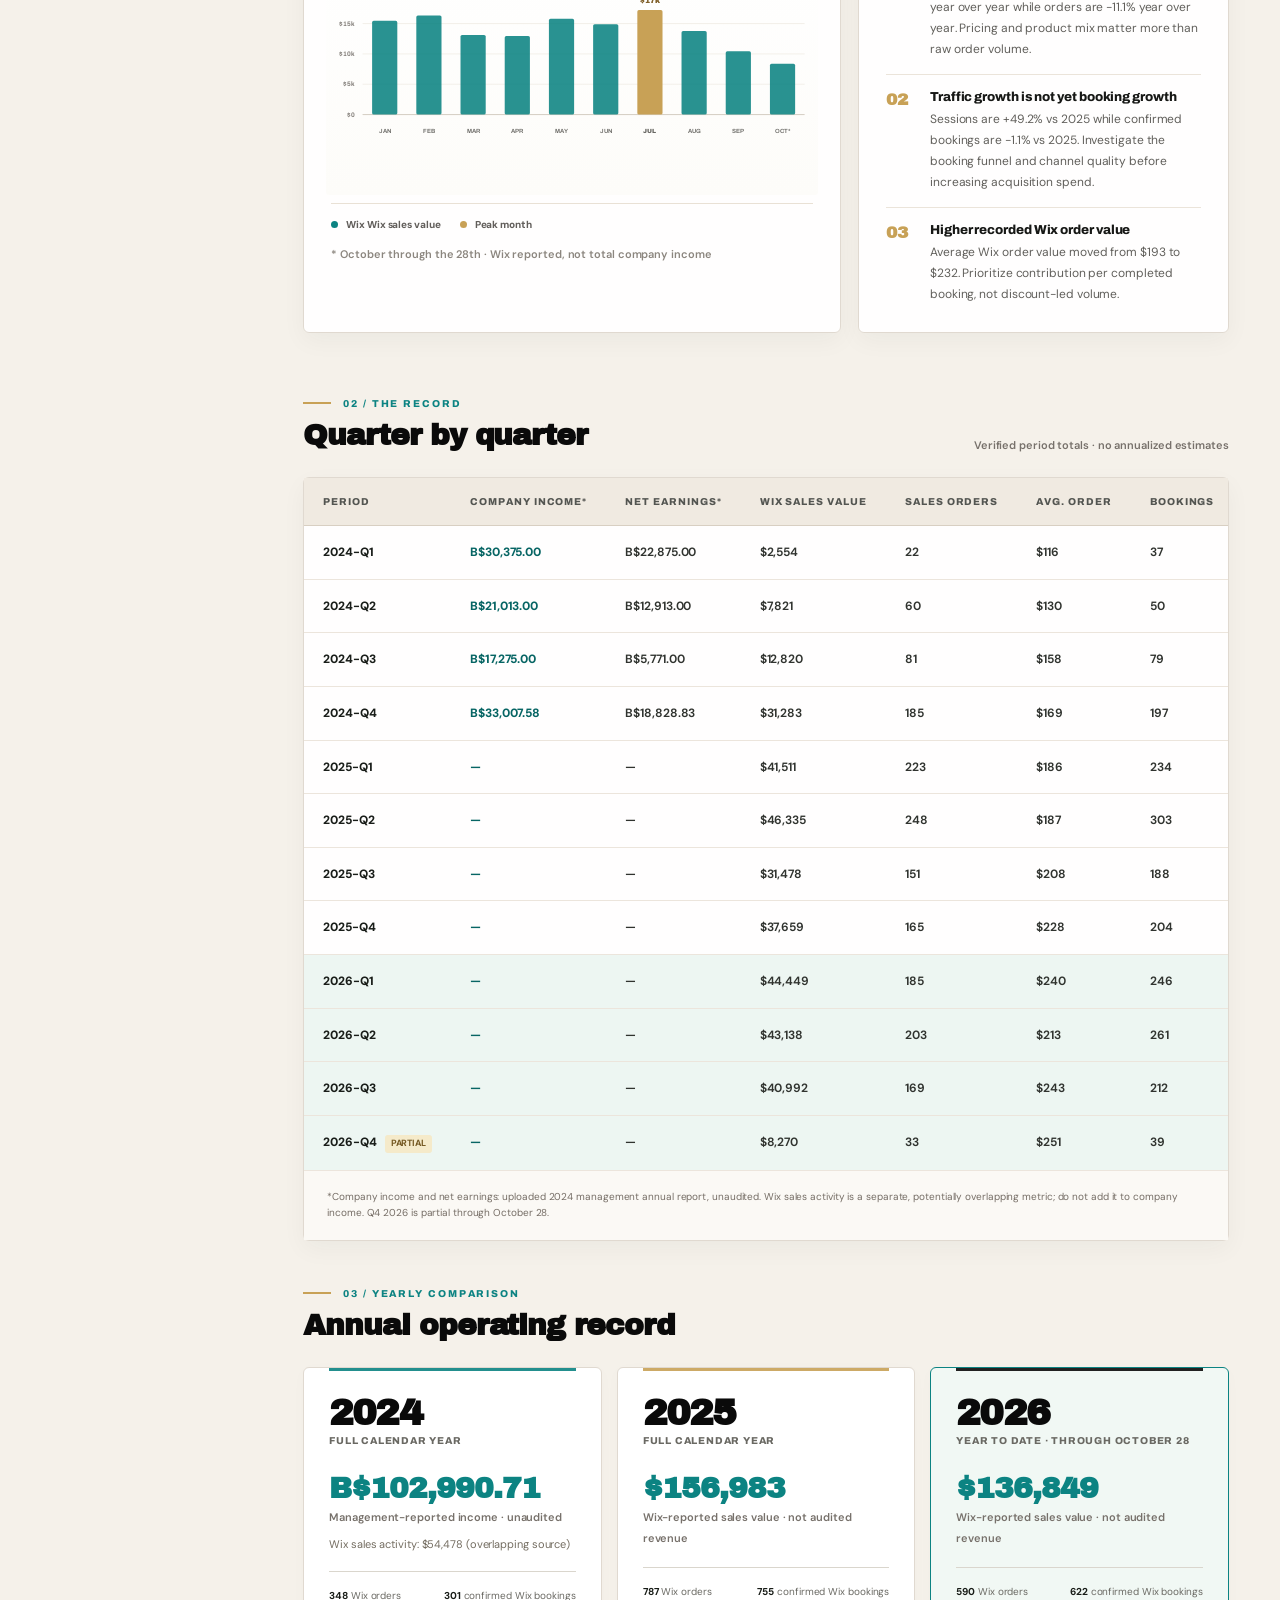
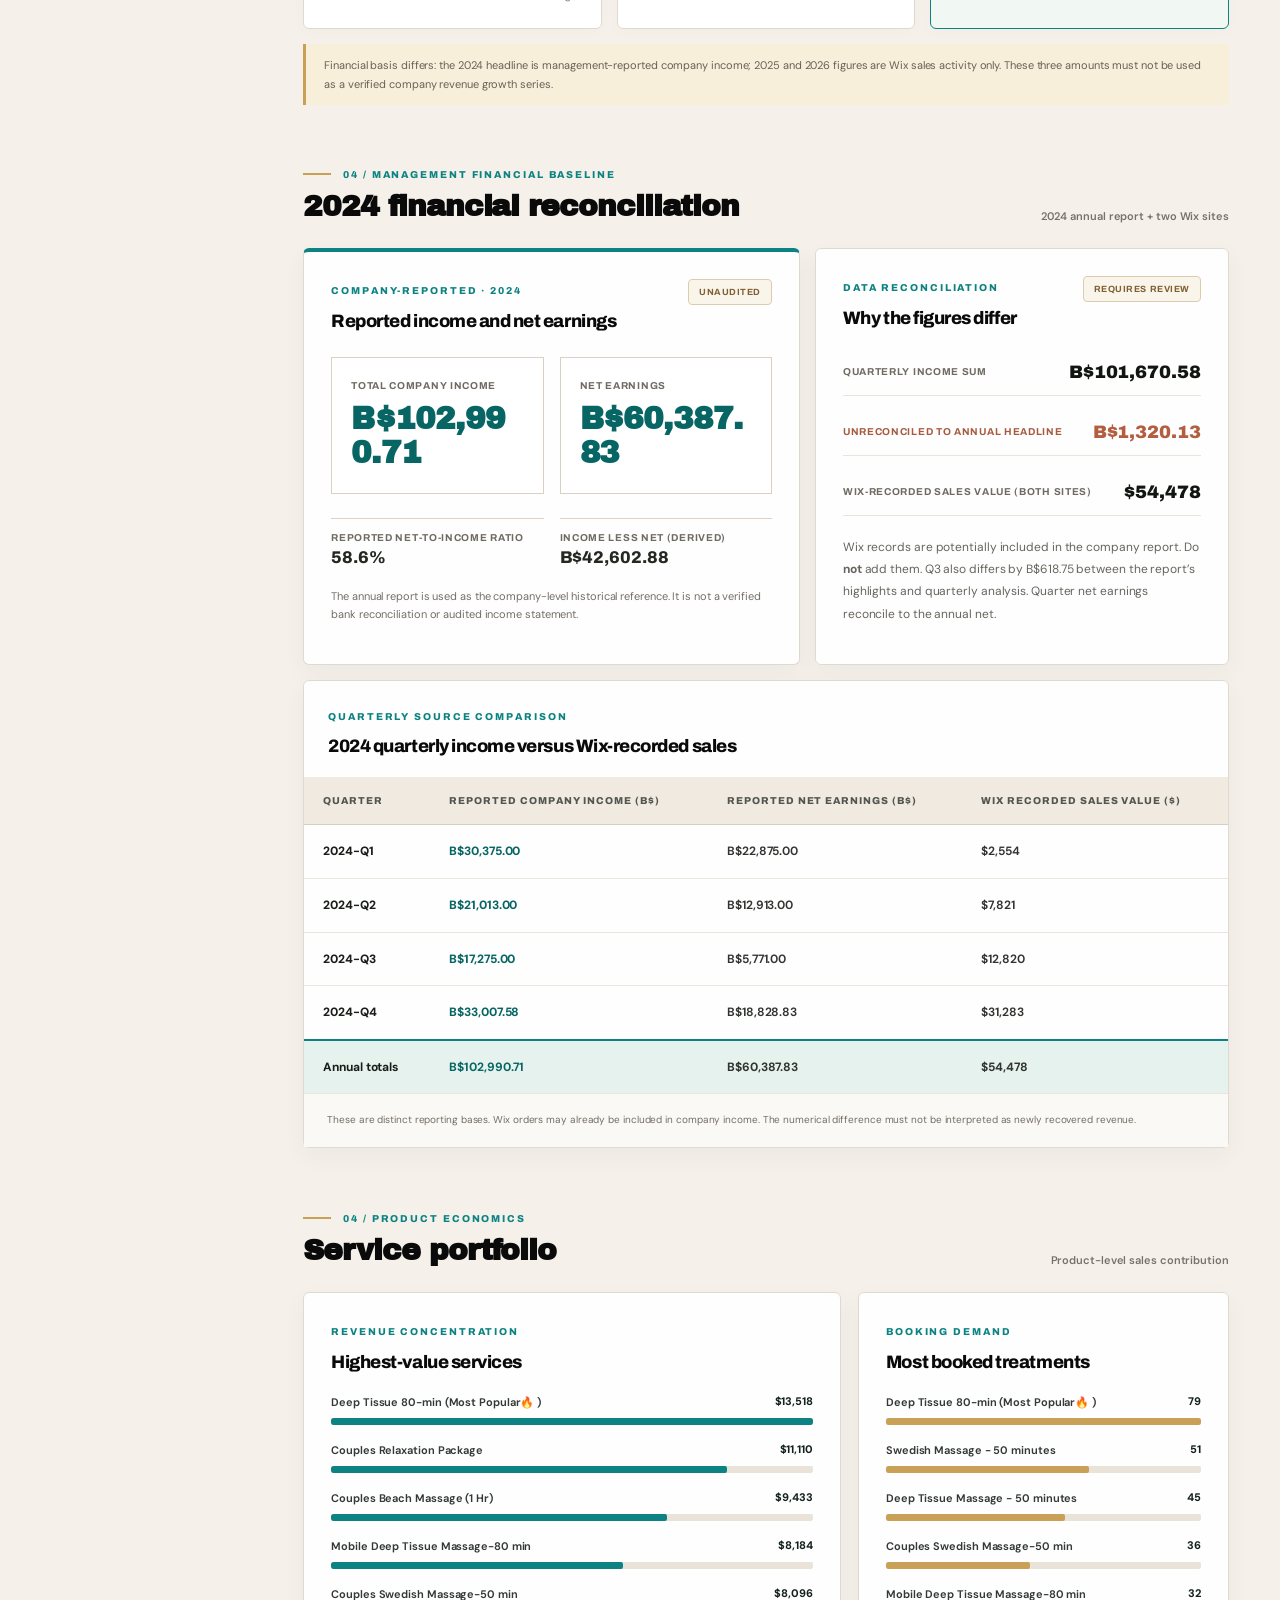
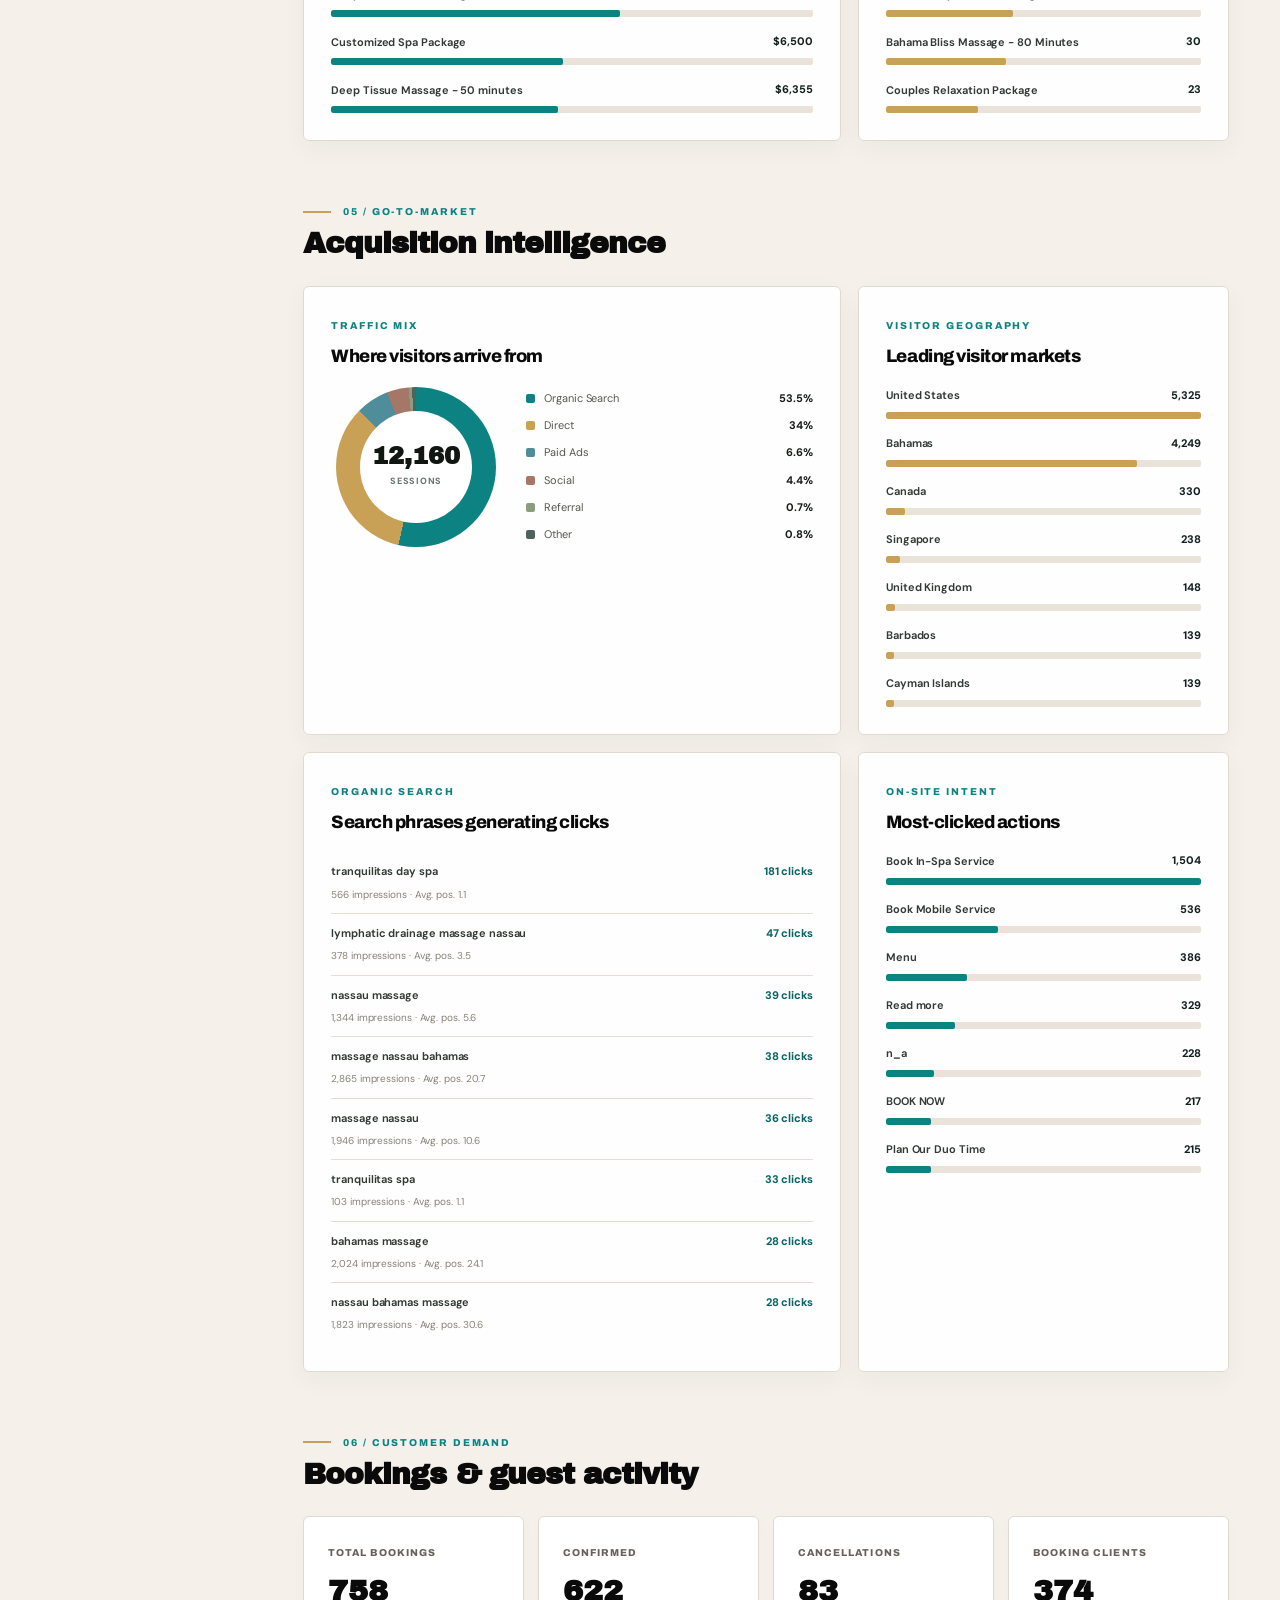
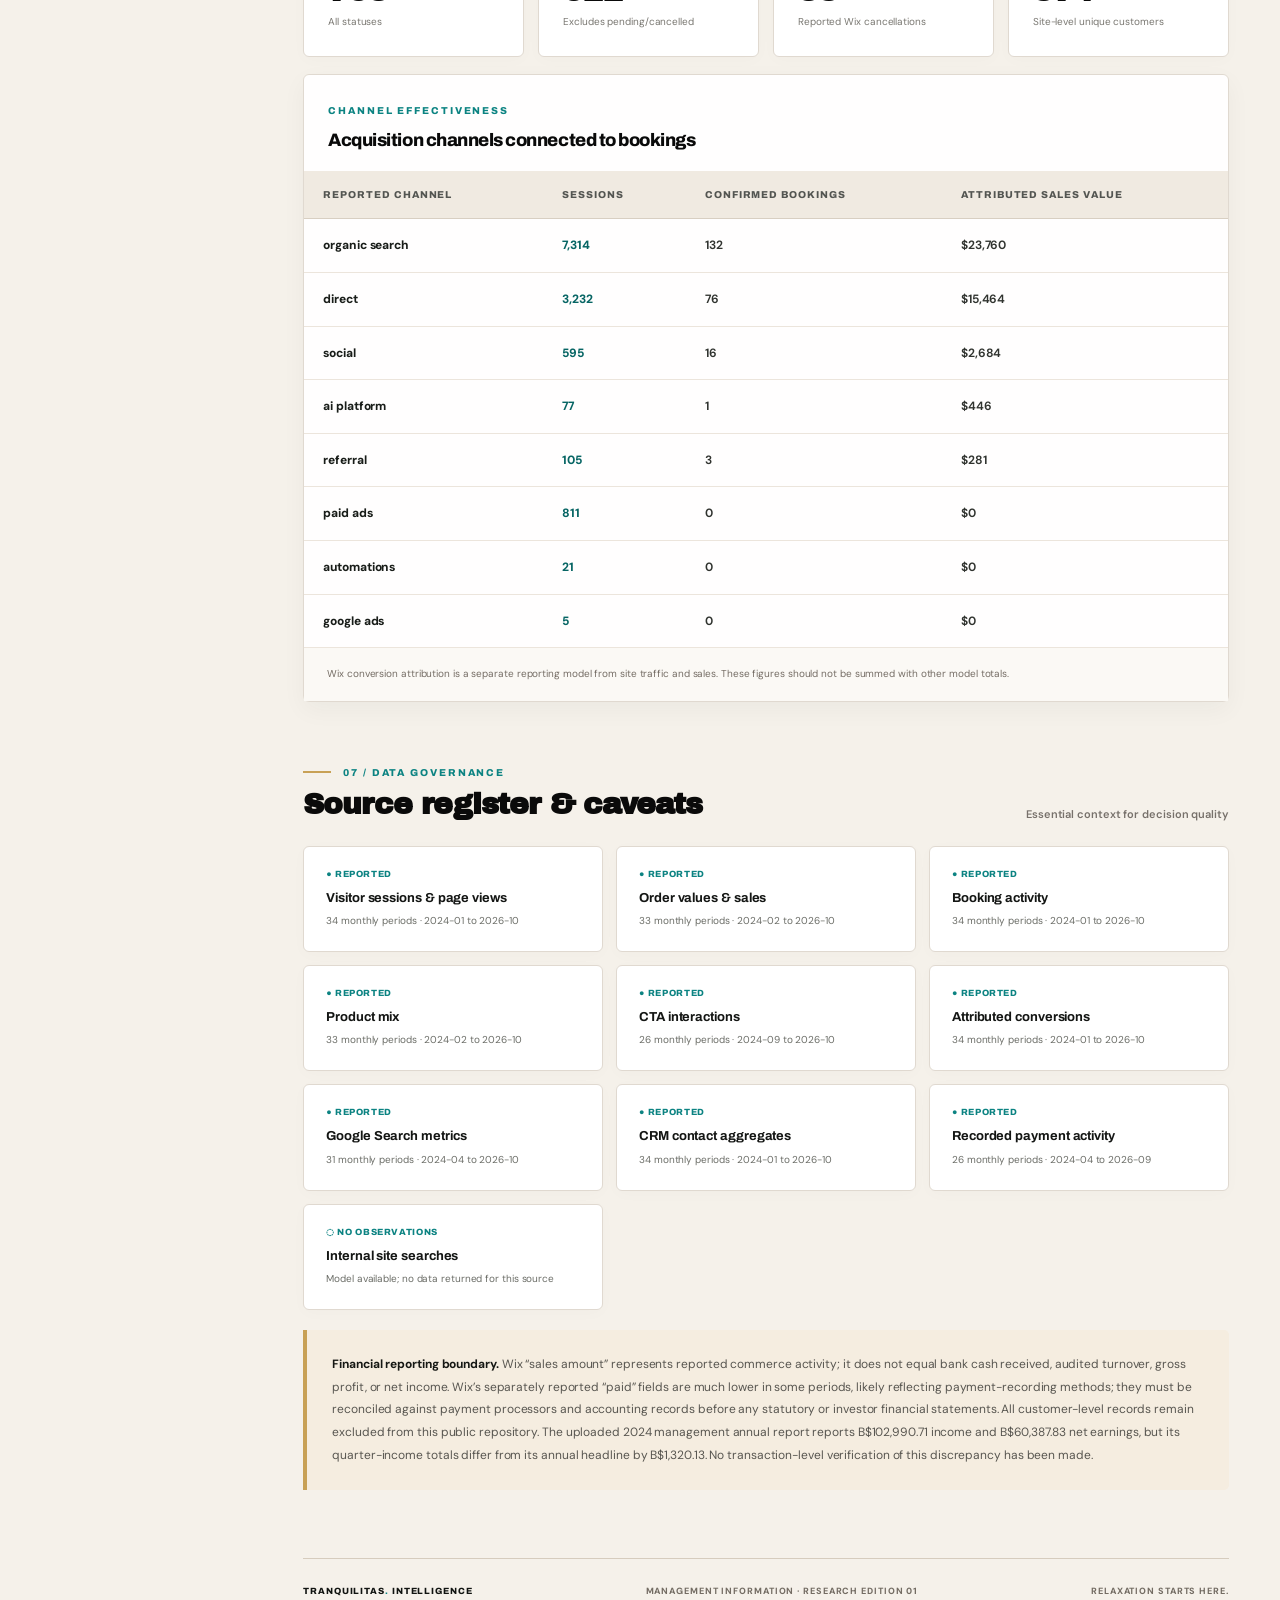
==== commit b815d731: "Enable shared Reports navigation and command palette on index.html" ====
--- a/index.html
+++ b/index.html
@@ -10,7 +10,7 @@
 <link rel="preconnect" href="https://fonts.gstatic.com" crossorigin>
 <link href="https://fonts.googleapis.com/css2?family=Archivo+Black&family=Archivo:wght@400;500;600;700;800;900&family=DM+Sans:wght@400;500;600;700&display=swap" rel="stylesheet">
 <link rel="stylesheet" href="assets/styles.css"><link rel="stylesheet" href="assets/region.css"><link rel="stylesheet" href="assets/brand.css"><link rel="stylesheet" href="assets/digital.css">
-</head>
+<link rel="stylesheet" href="assets/ux-refinement.css"></head>
 <body>
 <div id="app" class="app">
  <aside class="sidebar">
@@ -100,5 +100,5 @@
  </main>
 </div>
 <script src="assets/app.js" defer></script>
-</body>
+<script src="assets/ux-refinement.js" defer></script></body>
 </html>
--- a/assets/ux-refinement.css
+++ b/assets/ux-refinement.css
@@ -0,0 +1,54 @@
+/* Tranquilitas Intelligence · shared UX refinements. Brand-safe, data-independent. */
+.ux-nav-group { margin: 8px 0 12px; border-bottom: 1px solid rgba(10,10,10,.08); padding-bottom: 7px; }
+.ux-nav-group:last-child { border-bottom: 0; }
+.ux-nav-group summary { list-style: none; cursor: pointer; display:flex; align-items:center; justify-content:space-between; gap:8px; padding:10px 9px; color:#5d6862; font:800 10px/1.4 'Archivo',sans-serif; letter-spacing:.11em; text-transform:uppercase; border-radius:5px; }
+.ux-nav-group summary::-webkit-details-marker { display:none; }
+.ux-nav-group summary::after { content:'⌄'; display:inline-block; font-size:17px; line-height:1; transition:transform .18s ease; }
+.ux-nav-group[open] summary::after { transform:rotate(180deg); }
+.ux-nav-group summary:hover { color:#0a504f; background:rgba(12,131,130,.06); }
+.ux-nav-group .ux-nav-items { display:grid; gap:3px; padding:0 2px 8px; }
+.ux-nav-group .nav-link { min-height:38px; display:flex; align-items:center; gap:10px; }
+.ux-nav-group .ux-nav-symbol { display:inline-flex; flex:none; align-items:center; justify-content:center; width:19px; font-size:15px; color:#317d74; }
+.ux-nav-group .nav-icon { display:inline-flex; flex:none; align-items:center; justify-content:center; width:19px; }
+.side-nav.ux-nav-ready { overflow-y:auto; min-height:0; scrollbar-width:thin; }
+.ux-search-trigger { display:inline-flex; align-items:center; gap:9px; background:#fffdf9; color:#21423e; padding:9px 12px; border:1px solid #d2cbc0; border-radius:7px; font:700 12px 'DM Sans',sans-serif; white-space:nowrap; transition:border-color .18s ease,box-shadow .18s ease; }
+.ux-search-trigger:hover, .ux-search-trigger:focus-visible { border-color:#0c8382; box-shadow:0 0 0 3px rgba(12,131,130,.10); }
+.ux-search-trigger kbd { margin-left:4px; padding:3px 5px; font:700 10px 'DM Sans',sans-serif; border:1px solid #d6d1c8; border-radius:4px; color:#6b706a; }
+.ux-command-dialog { width:min(580px,calc(100% - 24px)); max-height:min(80vh,720px); border:1px solid #d9d0c1; border-radius:13px; background:#fdfbf7; color:#101f1b; padding:0; box-shadow:0 22px 90px rgba(10,32,30,.28); }
+.ux-command-dialog::backdrop { background:rgba(8,22,22,.57); backdrop-filter:blur(3px); }
+.ux-command-shell { padding:17px; }
+.ux-command-label { display:block; font:800 10px 'Archivo',sans-serif; color:#54827a; letter-spacing:.10em; text-transform:uppercase; margin-bottom:9px; }
+.ux-command-search { width:100%; padding:14px; min-height:48px; background:#fff; color:#121c19; border:1px solid #c9cec8; border-radius:7px; font:600 16px 'DM Sans',sans-serif; }
+.ux-command-search:focus-visible { outline:3px solid rgba(12,131,130,.23); border-color:#0c8382; }
+.ux-command-results { max-height:52vh; overflow:auto; display:grid; gap:4px; margin-top:15px; }
+.ux-command-item { width:100%; padding:12px; border:0; border-radius:7px; background:transparent; text-align:left; display:flex; justify-content:space-between; align-items:center; gap:12px; color:#142621; cursor:pointer; }
+.ux-command-item:hover,.ux-command-item:focus-visible { background:#e8f4ef; outline-color:#0c8382; }
+.ux-command-item span { font:700 13px 'DM Sans',sans-serif; }
+.ux-command-item small { font:600 10px 'DM Sans',sans-serif; color:#66837b; }
+.ux-command-empty { color:#667671; padding:15px 10px; }
+.ux-command-foot { display:flex; justify-content:space-between; gap:10px; color:#6e7672; font-size:11px; padding-top:13px; border-top:1px solid #e5e1d9; margin-top:10px; }
+.ux-mobile-nav-toggle { display:none; }
+@media (min-width:851px) {
+  body.ux-refined .panel { background:rgba(255,255,255,.92); -webkit-backdrop-filter:blur(10px); backdrop-filter:blur(10px); box-shadow:0 8px 25px rgba(26,46,40,.045); }
+  body.ux-refined .content { background:radial-gradient(ellipse 520px 480px at 80% 12%,rgba(12,131,130,.055),transparent 78%); }
+}
+@media (max-width:850px) {
+  .ux-mobile-nav-toggle { display:flex; align-items:center; gap:7px; width:max-content; min-height:42px; padding:10px 13px; margin:10px 0 0; background:#fffaf2; color:#0b5550; border:1px solid #c9d3cc; border-radius:5px; font-weight:800; }
+  .sidebar.ux-mobile-nav-open .side-nav.ux-nav-ready { display:block; width:100%; margin-top:11px; overflow:visible; }
+  .sidebar.ux-mobile-nav-open .sidebar-label { display:block; margin-top:12px; }
+  .ux-search-trigger { min-height:40px; }
+  .ux-search-trigger kbd { display:none; }
+}
+@media (max-width:540px) {
+  .ux-search-trigger { font-size:11px; padding:8px 10px; }
+  .ux-command-shell { padding:12px; }
+  .ux-command-foot { flex-wrap:wrap; }
+}
+@media (prefers-reduced-motion:reduce) {
+  .ux-nav-group summary::after,.ux-search-trigger { transition:none!important; }
+  .ux-command-dialog::backdrop { backdrop-filter:none; }
+}
+@media print {
+  .ux-mobile-nav-toggle,.ux-search-trigger,.ux-command-dialog { display:none!important; }
+  body.ux-refined .panel { background:#fff!important; box-shadow:none!important; backdrop-filter:none!important; }
+}
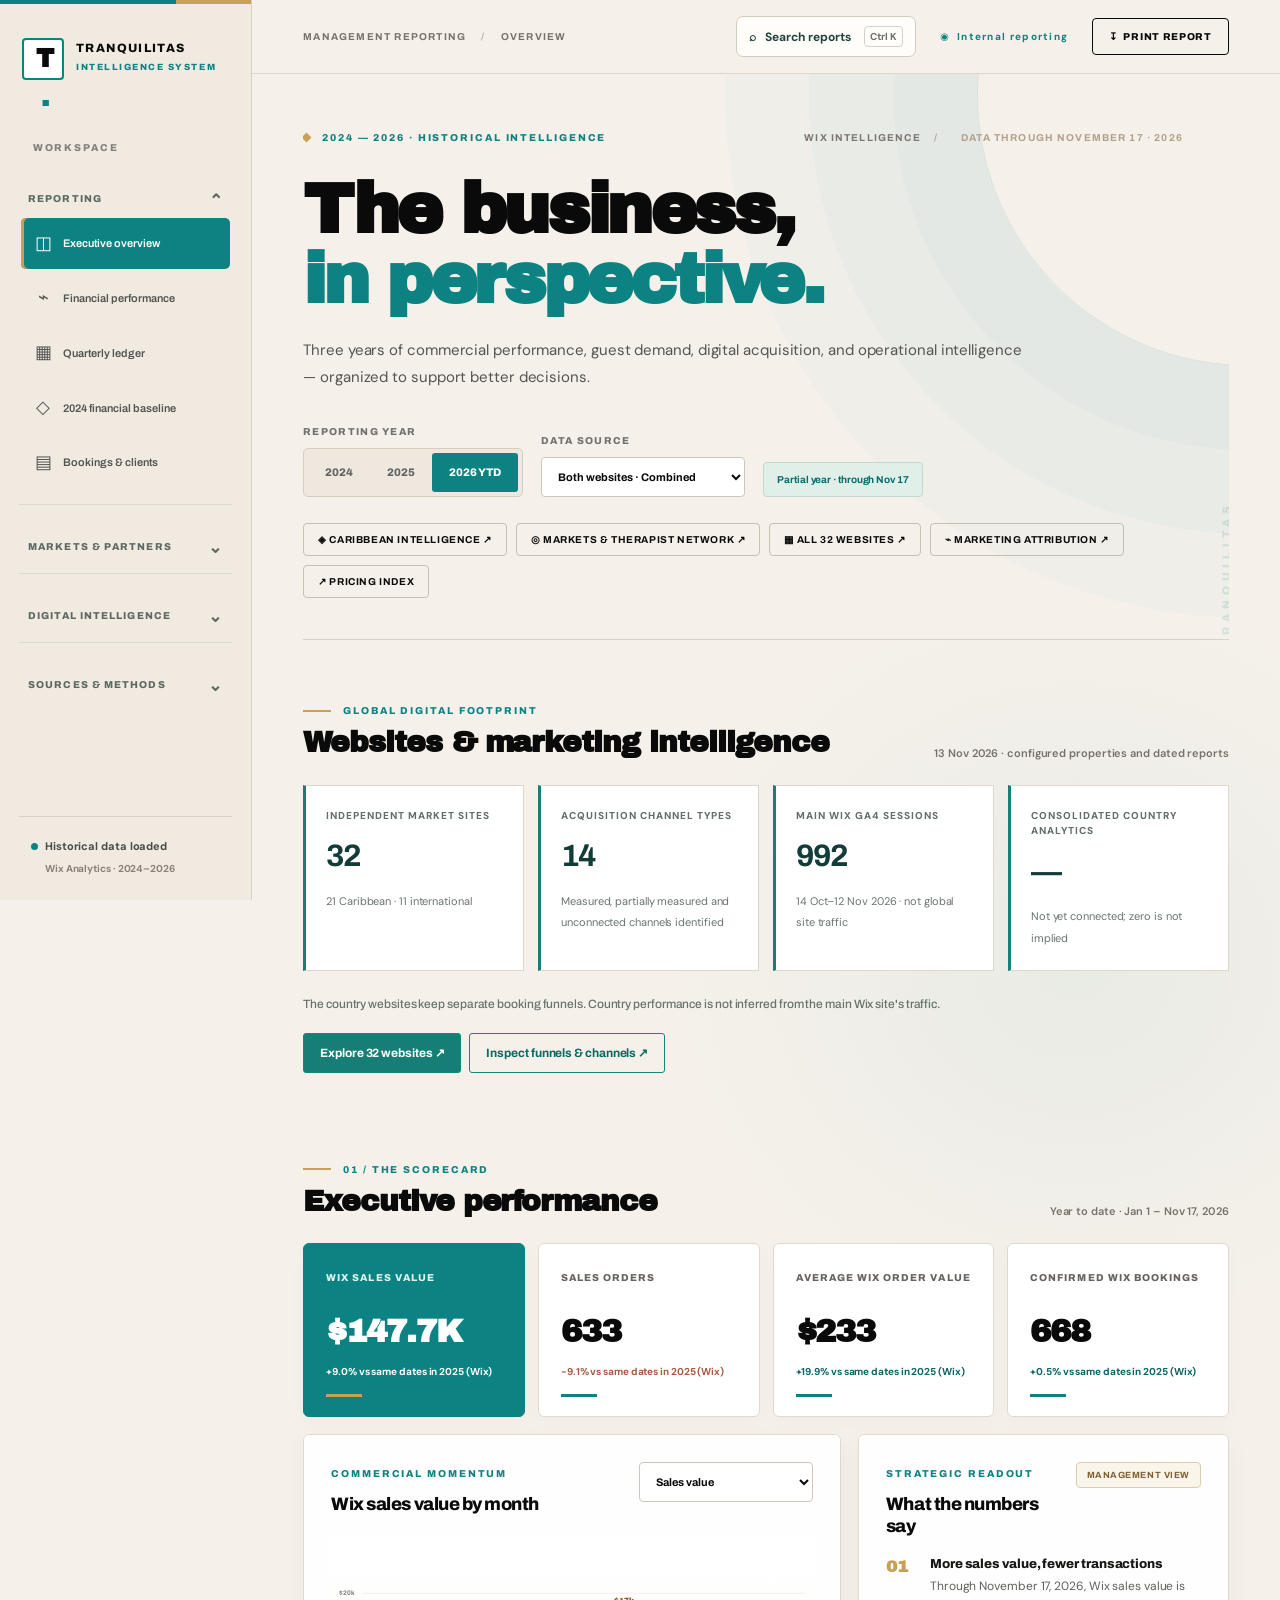
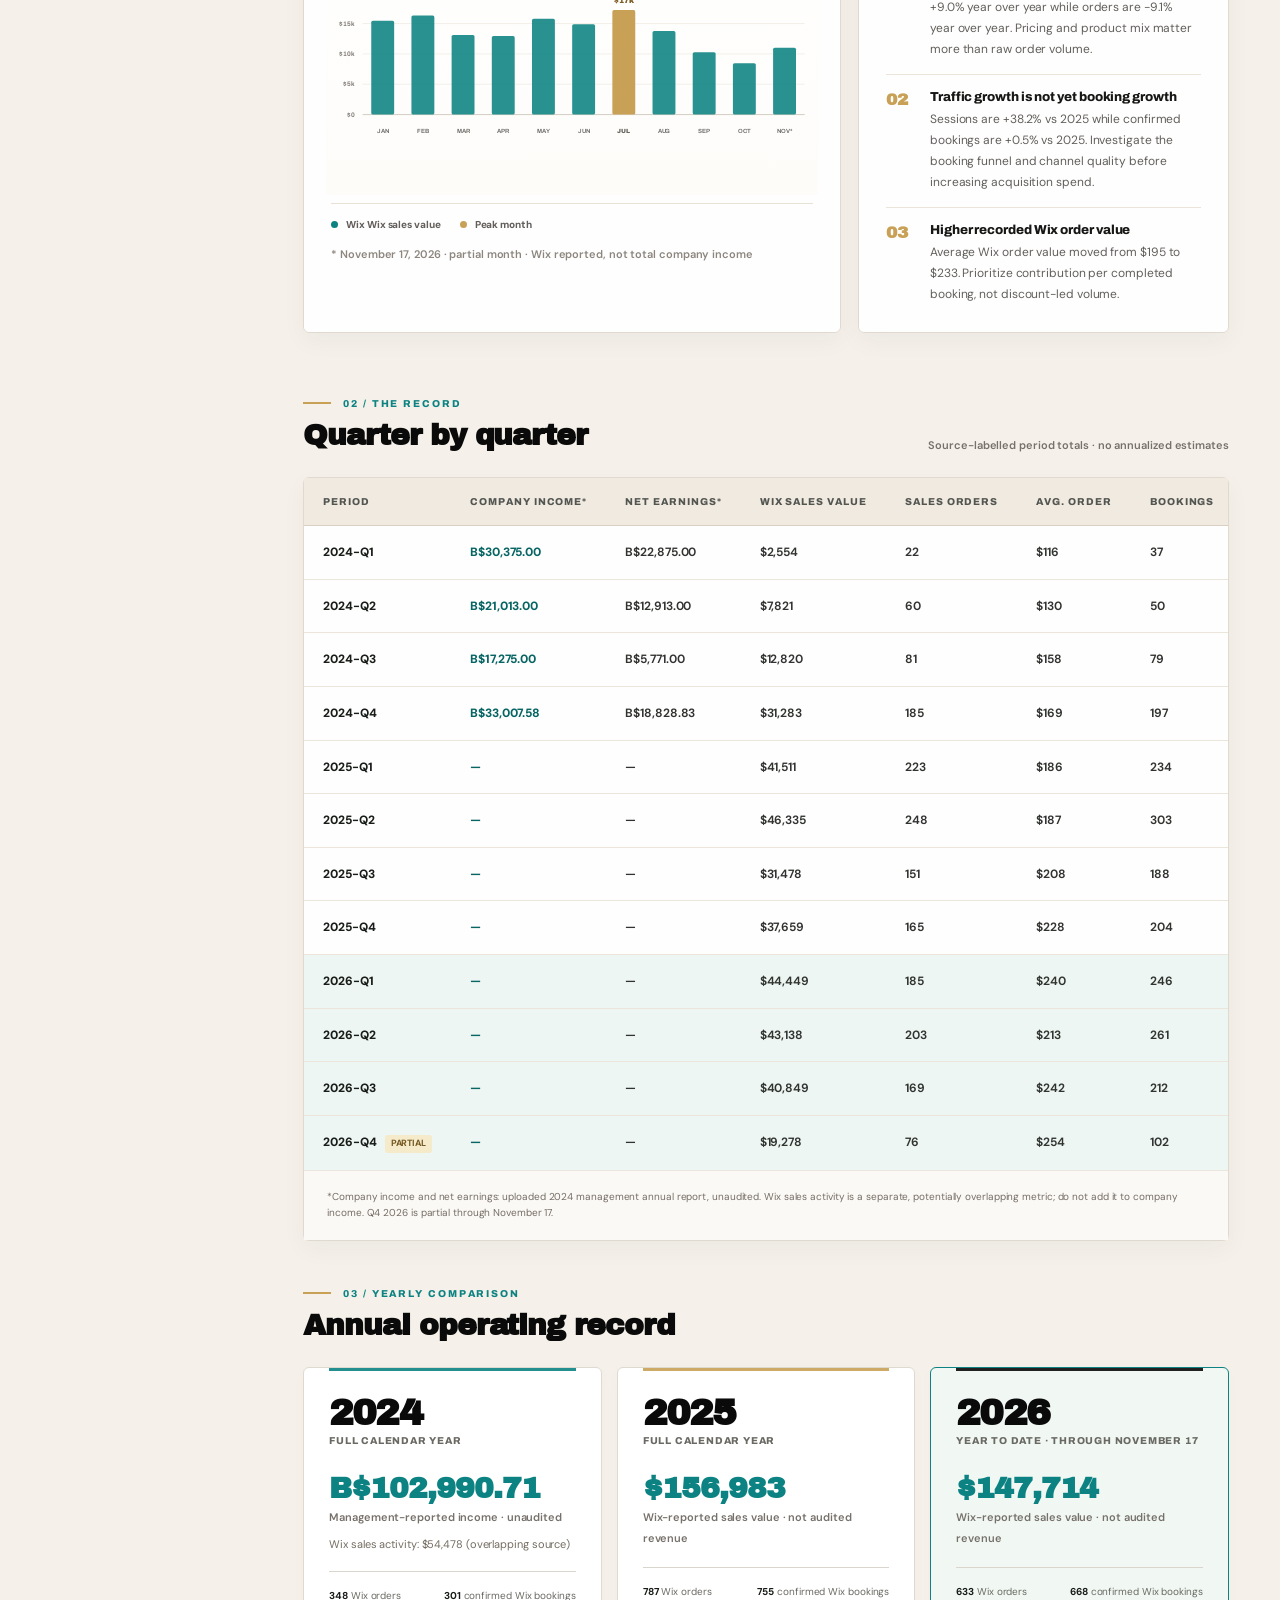
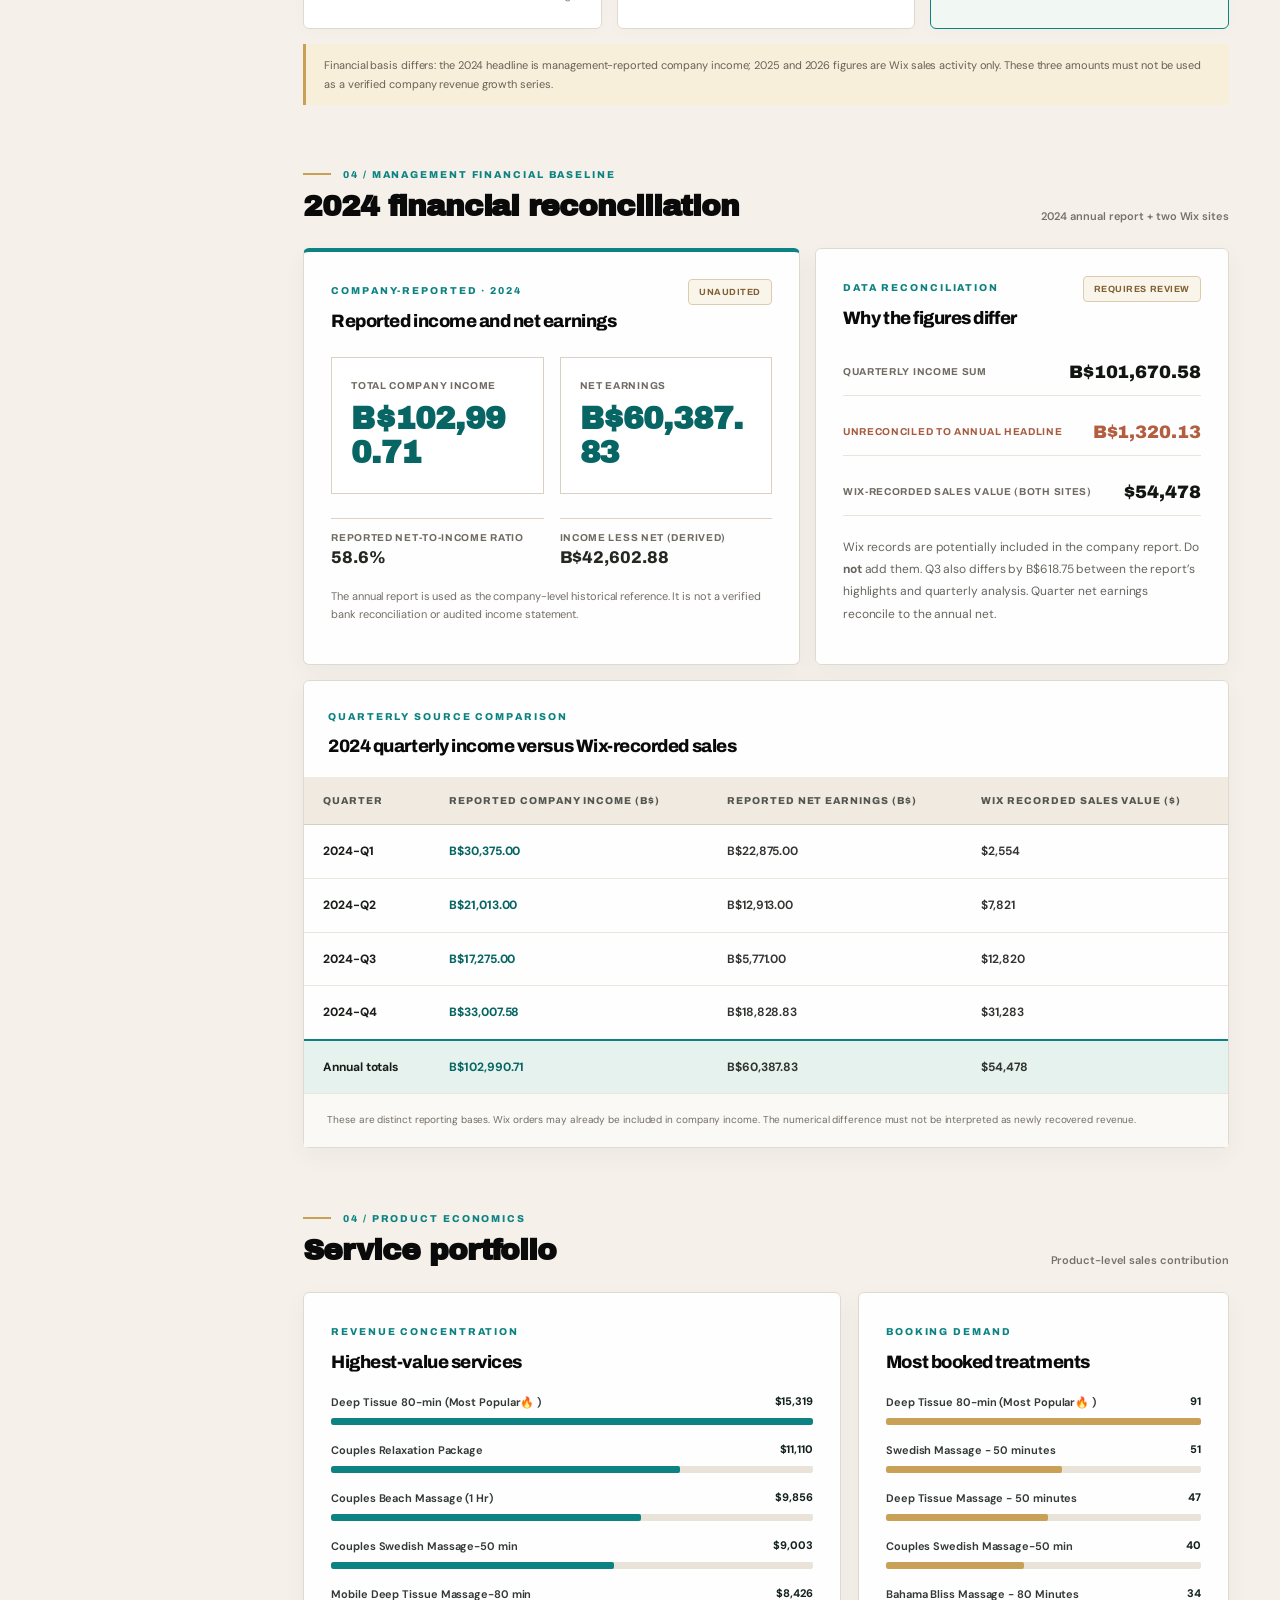
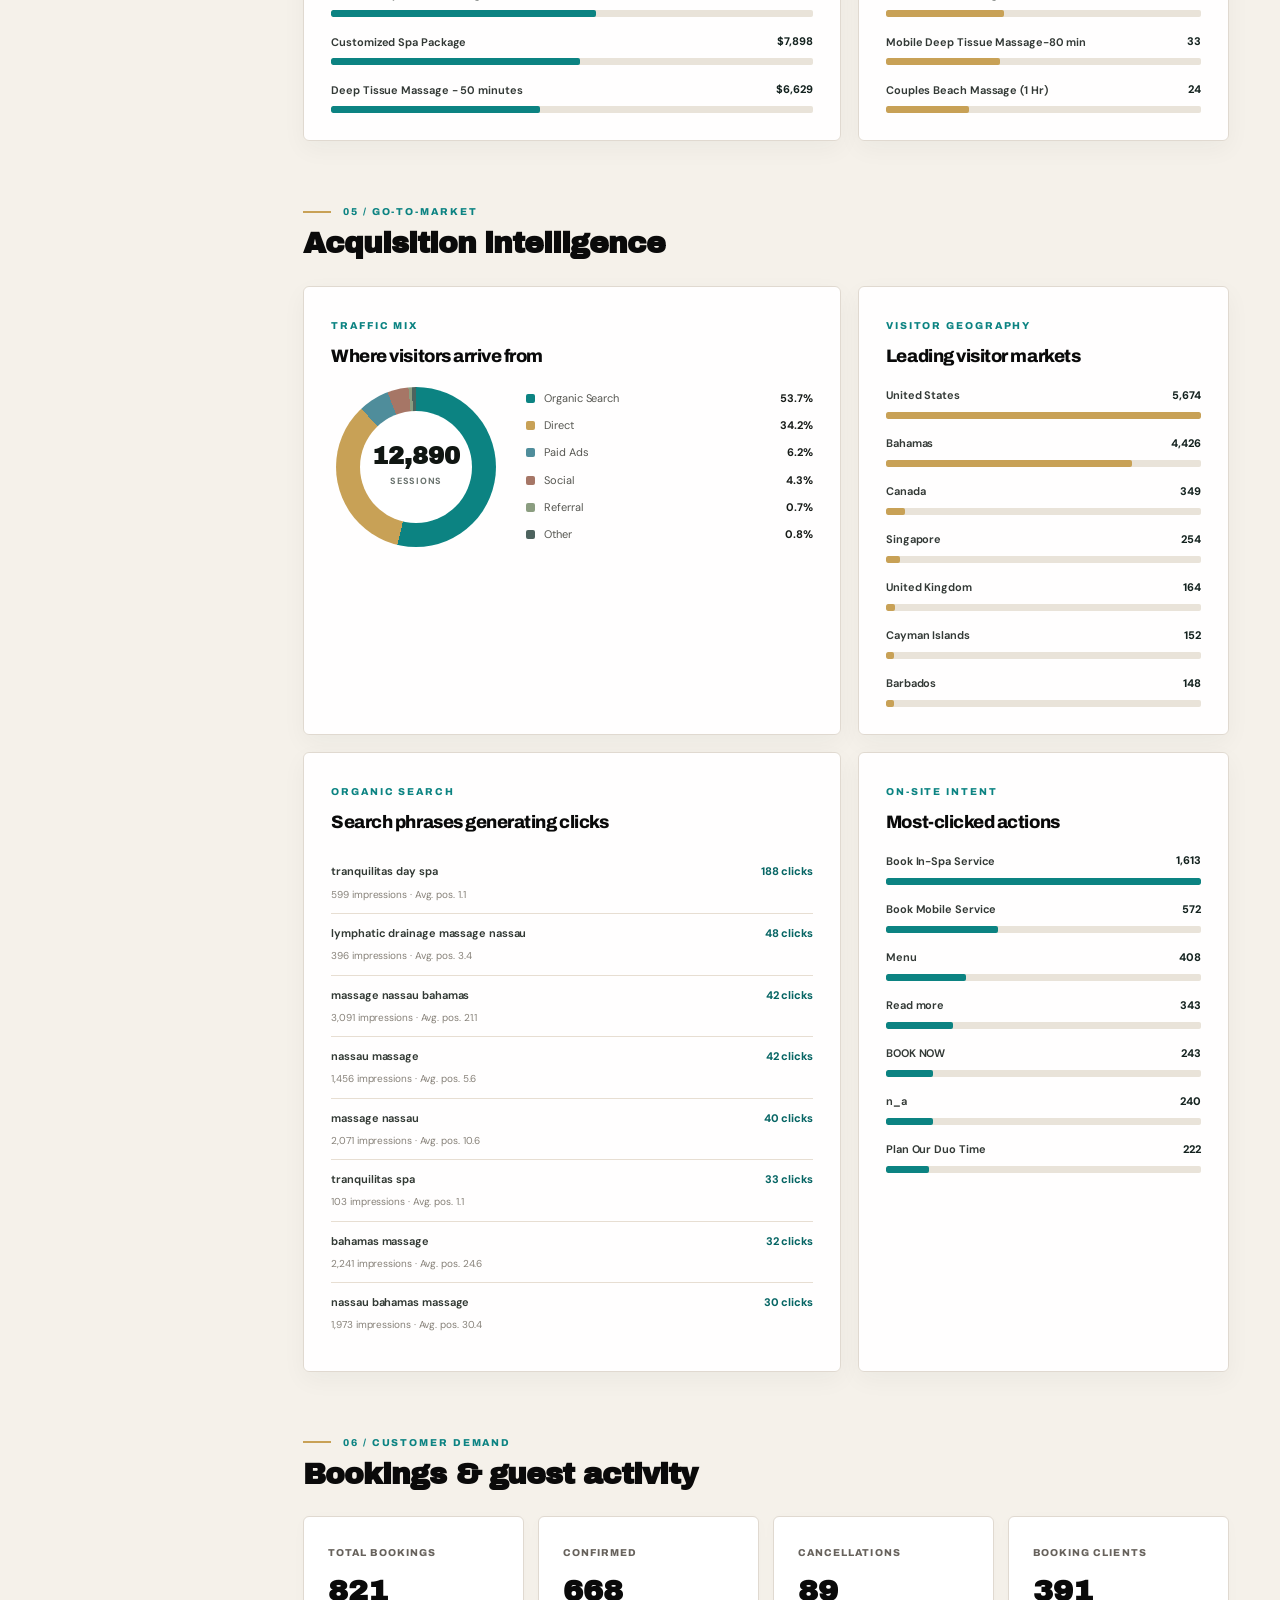
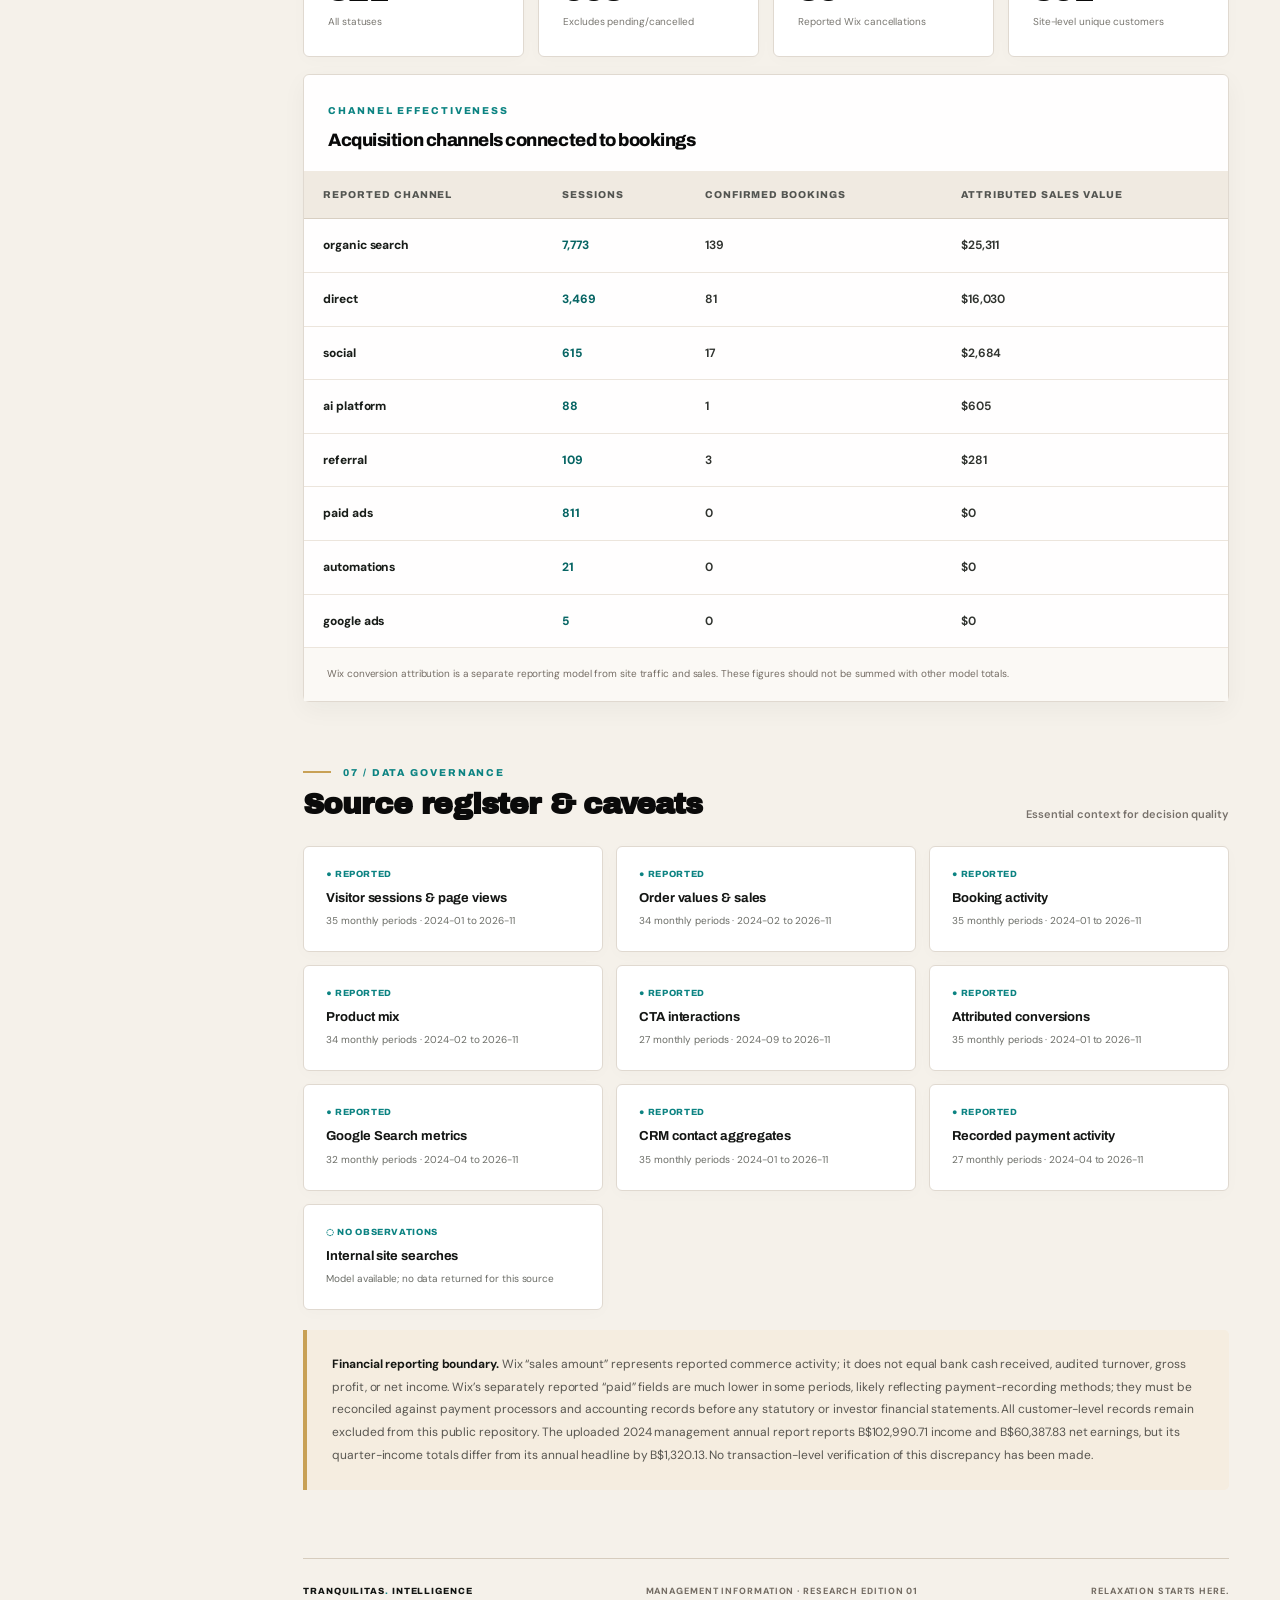
==== commit 659ff38c: "Show updated November 17 2026 data freshness and correct Q4 cutoff in dashboard" ====
--- a/index.html
+++ b/index.html
@@ -34,7 +34,7 @@
   <div class="topbar"><div class="breadcrumb">MANAGEMENT REPORTING <span>/</span> OVERVIEW</div><div class="top-actions"><span class="private-label">◉ &nbsp;Internal reporting</span><button id="printButton" class="button-outline" type="button">↧ &nbsp;Print report</button></div></div>
   <div class="main-inner">
    <header class="hero" id="overview">
-    <div class="hero-top"><span class="eyebrow"><span class="tiny-diamond"></span> 2024 — 2026 · HISTORICAL INTELLIGENCE</span><span class="vintage">RESEARCH EDITION 01 <span> / </span> 28 OCT 2026</span></div>
+    <div class="hero-top"><span class="eyebrow"><span class="tiny-diamond"></span> 2024 — 2026 · HISTORICAL INTELLIGENCE</span><span class="vintage">WIX INTELLIGENCE <span> / </span> <span id="reportAsOf">DATA THROUGH 17 NOV 2026</span></span></div>
     <h1>The business,<br><em>in perspective.</em></h1>
     <p>Three years of commercial performance, guest demand, digital acquisition, and operational intelligence — organized to support better decisions.</p>
     <div class="filter-bar"><div class="filter-group"><span>REPORTING YEAR</span><div class="segmented" id="yearTabs"><button type="button" data-year="2024">2024</button><button type="button" data-year="2025">2025</button><button type="button" class="selected" data-year="2026">2026 YTD</button></div></div><div class="filter-group"><label for="siteSelect">DATA SOURCE</label><select id="siteSelect"><option value="combined">Both websites · Combined</option><option value="main">Current website only</option><option value="legacy">Legacy website only</option></select></div><span id="coveragePill" class="coverage-pill">Through 28 Oct 2026</span></div>
@@ -51,8 +51,8 @@
       </div>
     </section>
     <section class="section" id="quarters">
-      <div class="section-head"><div><span class="section-index">02 / THE RECORD</span><h2>Quarter by quarter</h2></div><span class="subtle">Verified period totals · no annualized estimates</span></div>
-      <article class="panel table-panel"><div class="table-scroll"><table><thead><tr><th>Period</th><th>Company income*</th><th>Net earnings*</th><th>Wix sales value</th><th>Sales orders</th><th>Avg. order</th><th>Bookings</th><th>Confirmed</th><th>Sessions</th></tr></thead><tbody id="quarterTable"></tbody></table></div><div class="table-footnote">*Company income and net earnings: uploaded 2024 management annual report, unaudited. Wix sales activity is a separate, potentially overlapping metric; do not add it to company income. Q4 2026 is partial through October 28.</div></article>
+      <div class="section-head"><div><span class="section-index">02 / THE RECORD</span><h2>Quarter by quarter</h2></div><span class="subtle">Source-labelled period totals · no annualized estimates</span></div>
+      <article class="panel table-panel"><div class="table-scroll"><table><thead><tr><th>Period</th><th>Company income*</th><th>Net earnings*</th><th>Wix sales value</th><th>Sales orders</th><th>Avg. order</th><th>Bookings</th><th>Confirmed</th><th>Sessions</th></tr></thead><tbody id="quarterTable"></tbody></table></div><div class="table-footnote">*Company income and net earnings: uploaded 2024 management annual report, unaudited. Wix sales activity is a separate, potentially overlapping metric; do not add it to company income. Q4 2026 is partial <span id="quarterPartialAsOf">through November 17</span>.</div></article>
       <div class="section-head annual-head"><div><span class="section-index">03 / YEARLY COMPARISON</span><h2>Annual operating record</h2></div></div>
       <div id="annualCards" class="annual-cards"></div>
       <div id="financial2024" class="financial-baseline">
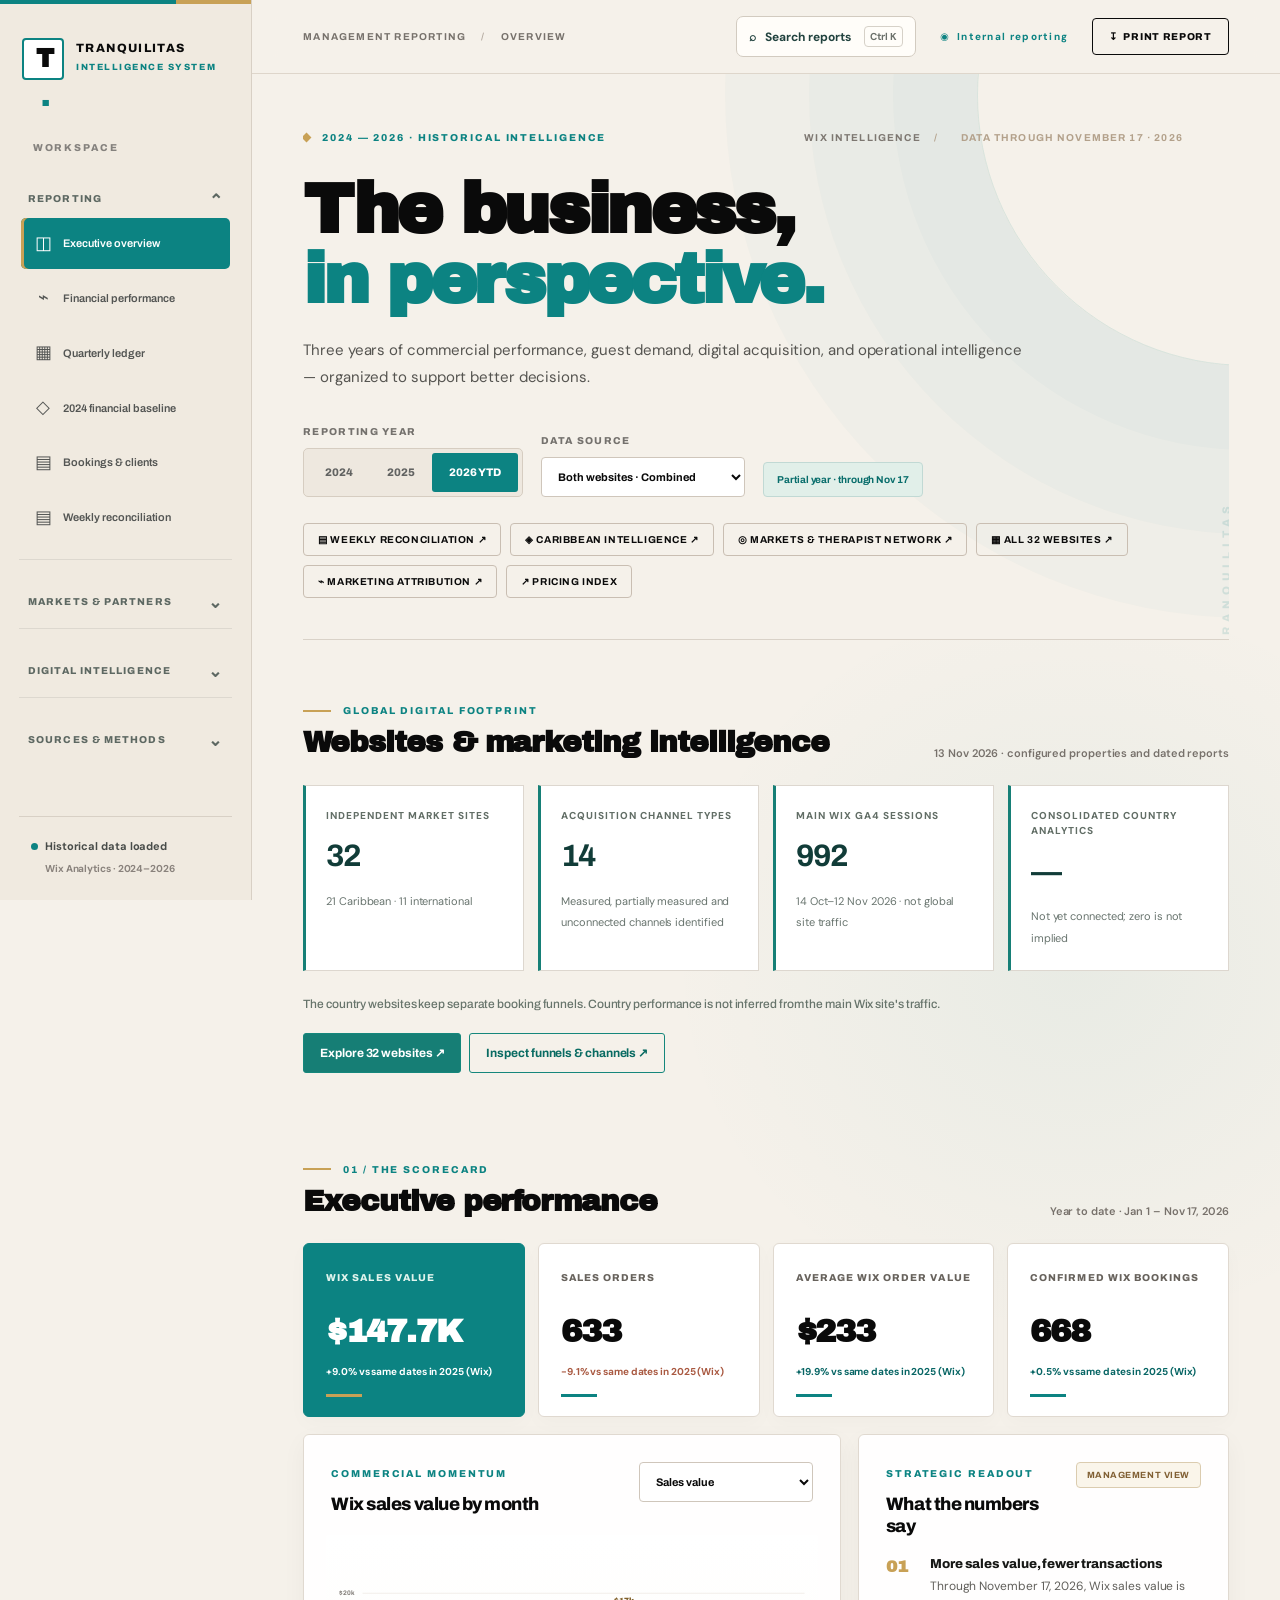
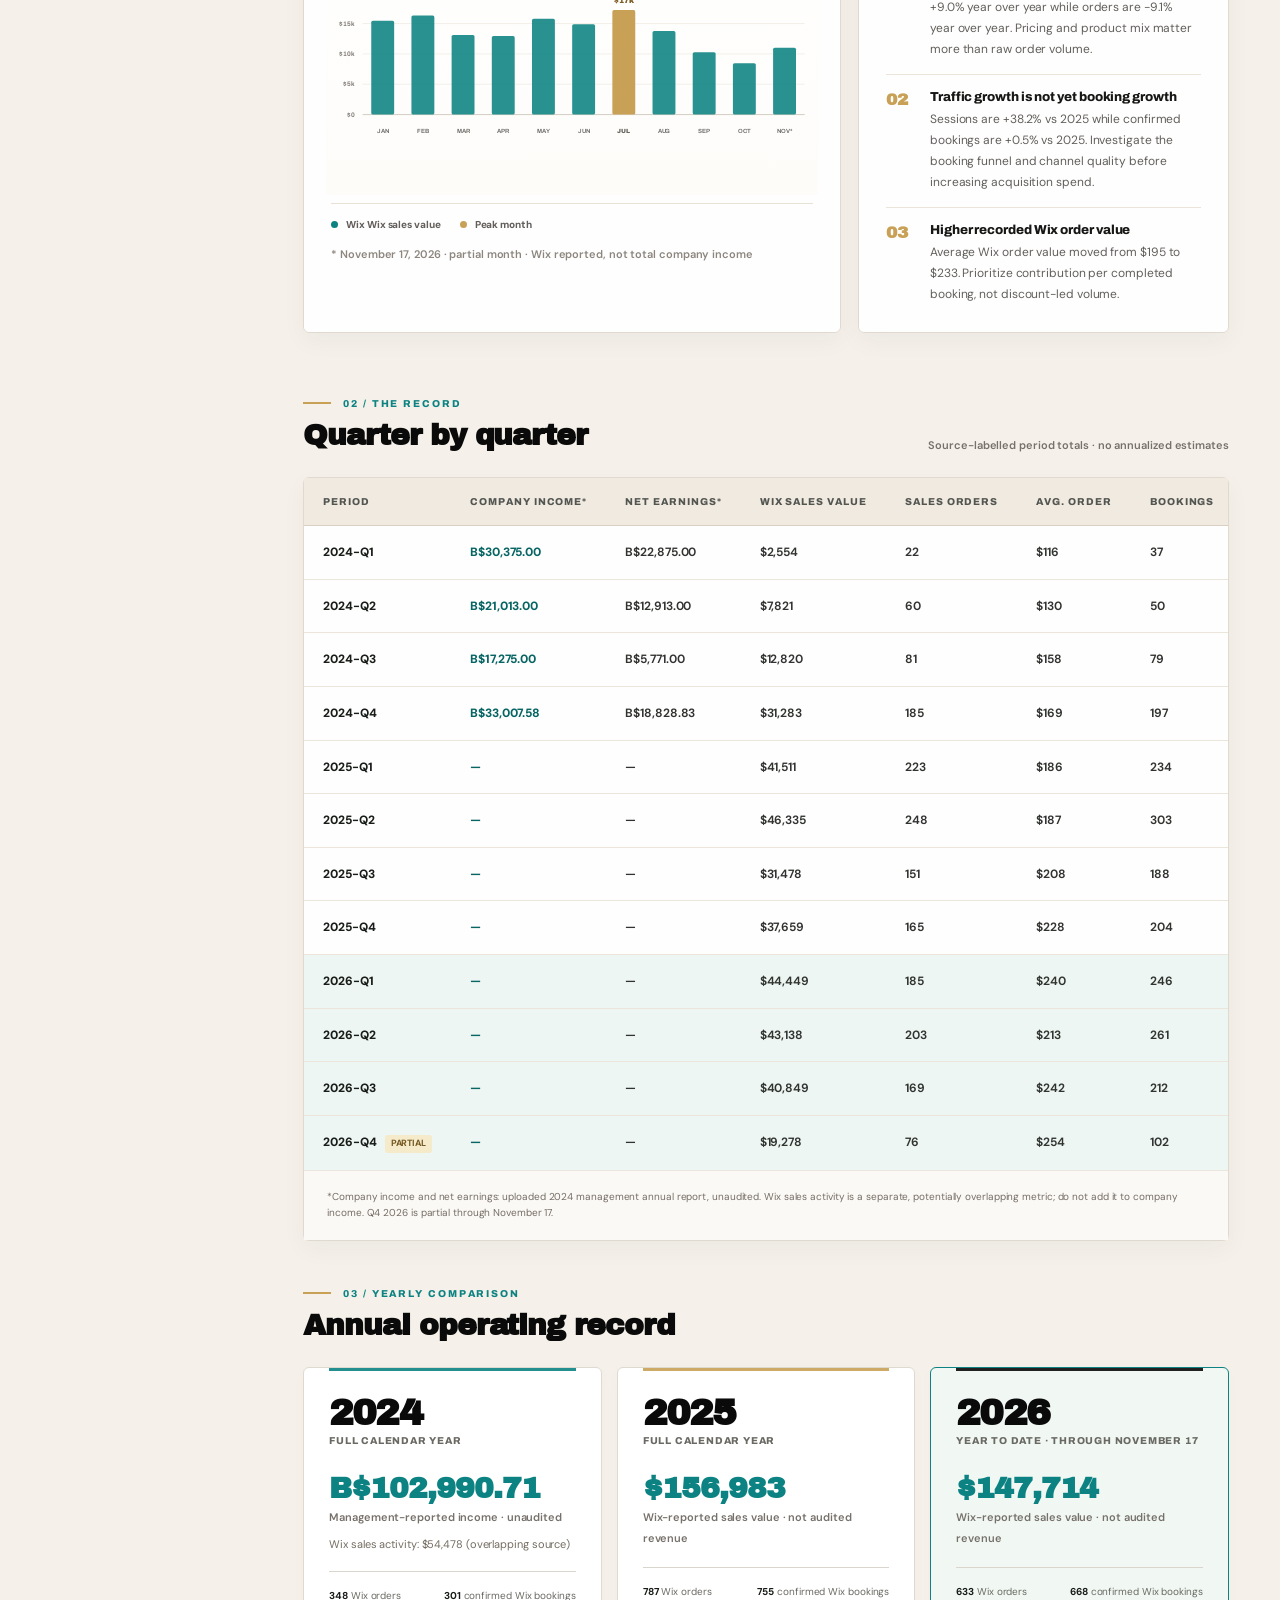
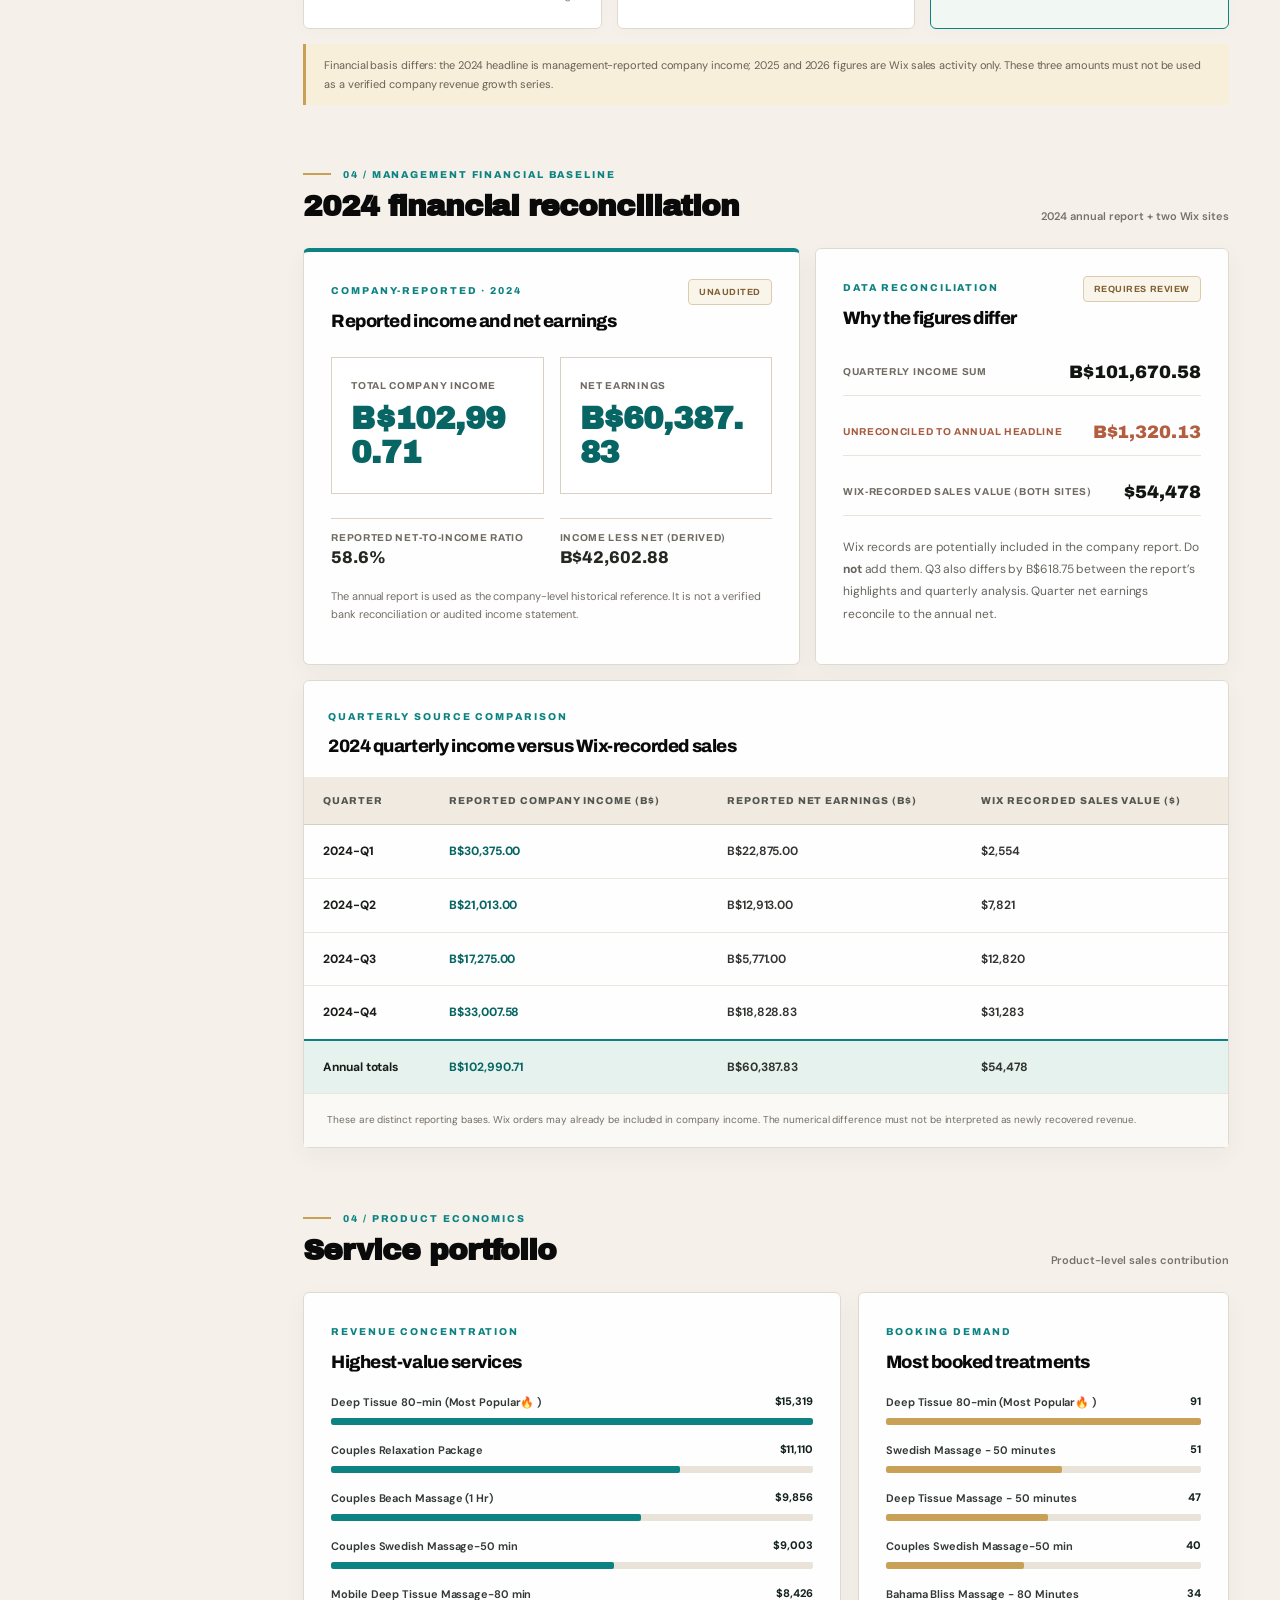
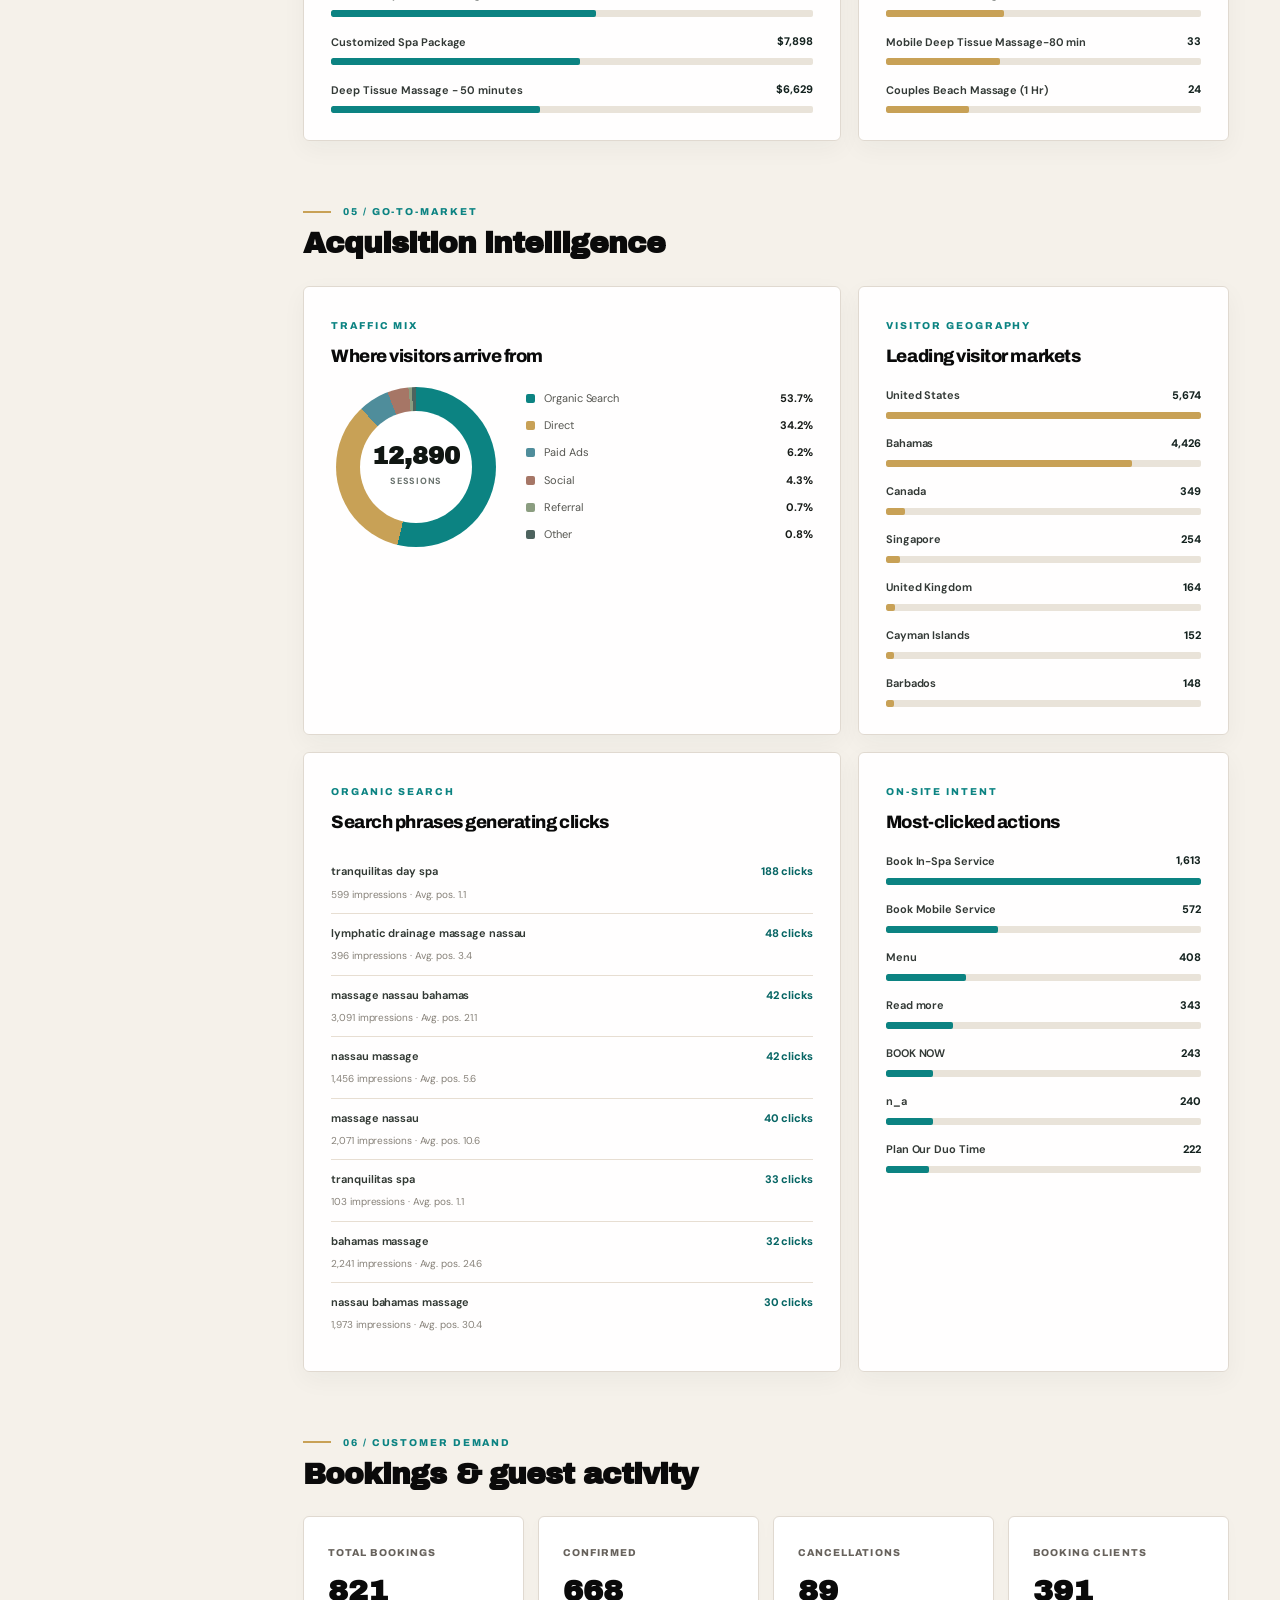
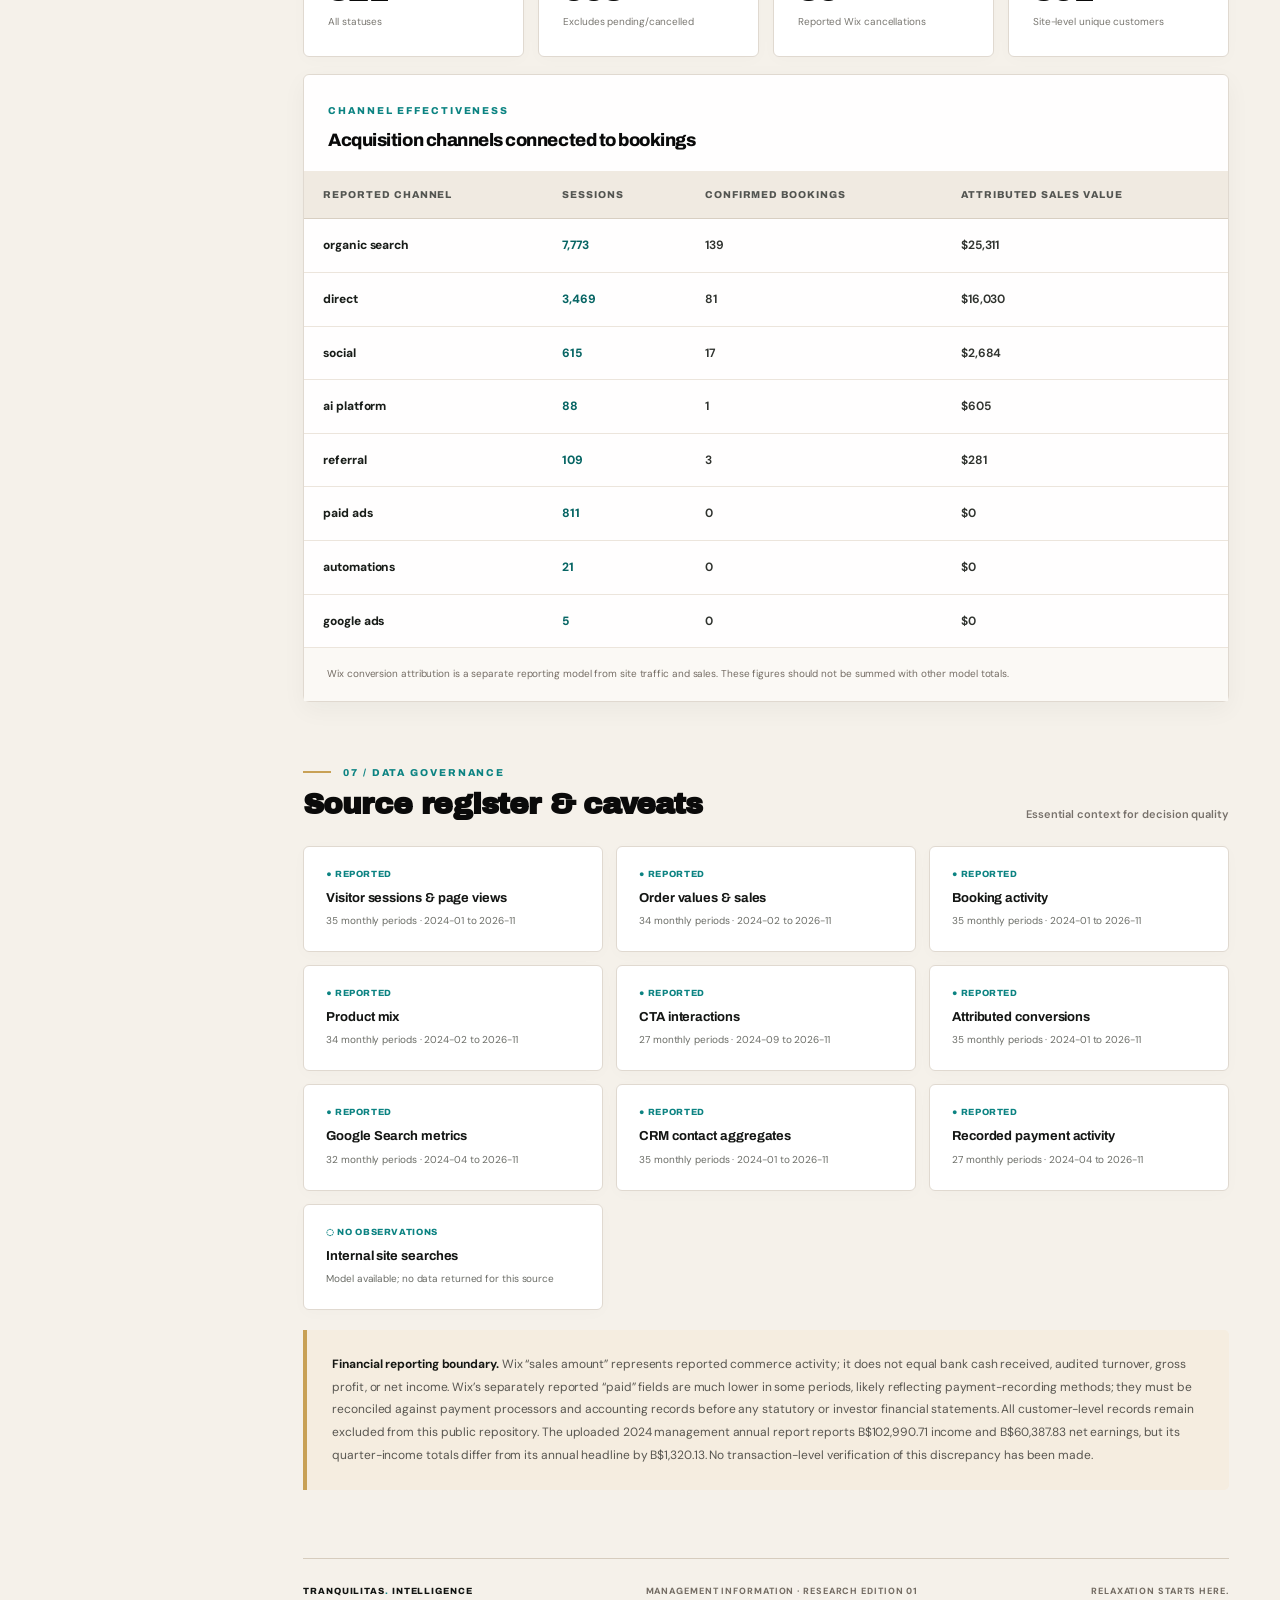
==== commit e5e04eef: "Integrate source-separated weekly booking and commission audit across intelligence reporting" ====
--- a/index.html
+++ b/index.html
@@ -25,7 +25,7 @@
    <a class="nav-link" href="#acquisition"><span class="nav-icon">◎</span> Acquisition & SEO</a>
    <a class="nav-link" href="#bookings"><span class="nav-icon">▤</span> Bookings & clients</a>
    <a class="nav-link" href="#methodology"><span class="nav-icon">≡</span> Source register</a>
-   <a class="nav-link" href="caribbean.html"><span class="nav-icon">◈</span> Caribbean intelligence</a>
+   <a class="nav-link" href="operations.html"><span class="nav-icon">▤</span> Weekly reconciliation</a><a class="nav-link" href="caribbean.html"><span class="nav-icon">◈</span> Caribbean intelligence</a>
    <a class="nav-link" href="markets.html"><span class="nav-icon">◎</span> Markets & therapists</a><a class="nav-link" href="portfolio.html"><span class="nav-icon">▦</span> Website portfolio</a><a class="nav-link" href="channels.html"><span class="nav-icon">⌁</span> Digital funnels & channels</a><a class="nav-link" href="markets.html?market=turks_caicos#poc"><span class="nav-icon">◉</span> Partner POCs & payouts</a>
   </nav>
   <div class="sidebar-bottom"><span class="status-dot"></span><span>Historical data loaded</span><small>Wix Analytics · 2024–2026</small></div>
@@ -38,7 +38,7 @@
     <h1>The business,<br><em>in perspective.</em></h1>
     <p>Three years of commercial performance, guest demand, digital acquisition, and operational intelligence — organized to support better decisions.</p>
     <div class="filter-bar"><div class="filter-group"><span>REPORTING YEAR</span><div class="segmented" id="yearTabs"><button type="button" data-year="2024">2024</button><button type="button" data-year="2025">2025</button><button type="button" class="selected" data-year="2026">2026 YTD</button></div></div><div class="filter-group"><label for="siteSelect">DATA SOURCE</label><select id="siteSelect"><option value="combined">Both websites · Combined</option><option value="main">Current website only</option><option value="legacy">Legacy website only</option></select></div><span id="coveragePill" class="coverage-pill">Through 28 Oct 2026</span></div>
-   <div class="region-subnav"><a href="caribbean.html">◈ Caribbean intelligence ↗</a><a href="markets.html">◎ Markets & therapist network ↗</a><a href="portfolio.html">▦ All 32 websites ↗</a><a href="channels.html">⌁ Marketing attribution ↗</a><a href="https://index.massagebahamas.com/" target="_blank" rel="noopener noreferrer">↗ Pricing index</a></div>
+   <div class="region-subnav"><a href="operations.html">▤ Weekly reconciliation ↗</a><a href="caribbean.html">◈ Caribbean intelligence ↗</a><a href="markets.html">◎ Markets & therapist network ↗</a><a href="portfolio.html">▦ All 32 websites ↗</a><a href="channels.html">⌁ Marketing attribution ↗</a><a href="https://index.massagebahamas.com/" target="_blank" rel="noopener noreferrer">↗ Pricing index</a></div>
    </header>
    <section class="section" id="digital-footprint"><div class="section-head"><div><span class="section-index">GLOBAL DIGITAL FOOTPRINT</span><h2>Websites & marketing intelligence</h2></div><span class="subtle">13 Nov 2026 · configured properties and dated reports</span></div><div class="dp-kpis"><div class="dp-kpi"><small>Independent market sites</small><strong>32</strong><span>21 Caribbean · 11 international</span></div><div class="dp-kpi"><small>Acquisition channel types</small><strong>14</strong><span>Measured, partially measured and unconnected channels identified</span></div><div class="dp-kpi"><small>Main Wix GA4 sessions</small><strong>992</strong><span>14 Oct–12 Nov 2026 · not global site traffic</span></div><div class="dp-kpi"><small>Consolidated country analytics</small><strong>—</strong><span>Not yet connected; zero is not implied</span></div></div><div class="dp-banner"><span class="dp-muted">The country websites keep separate booking funnels. Country performance is not inferred from the main Wix site's traffic.</span><div style="display:flex;flex-wrap:wrap;gap:8px"><a class="dp-action" href="portfolio.html">Explore 32 websites ↗</a><a class="dp-action outline" href="channels.html">Inspect funnels & channels ↗</a></div></div></section><div id="loading" class="loading"><div class="loading-spinner"></div>Loading historical Wix reporting snapshots…</div>
    <div id="dashboard" hidden>
